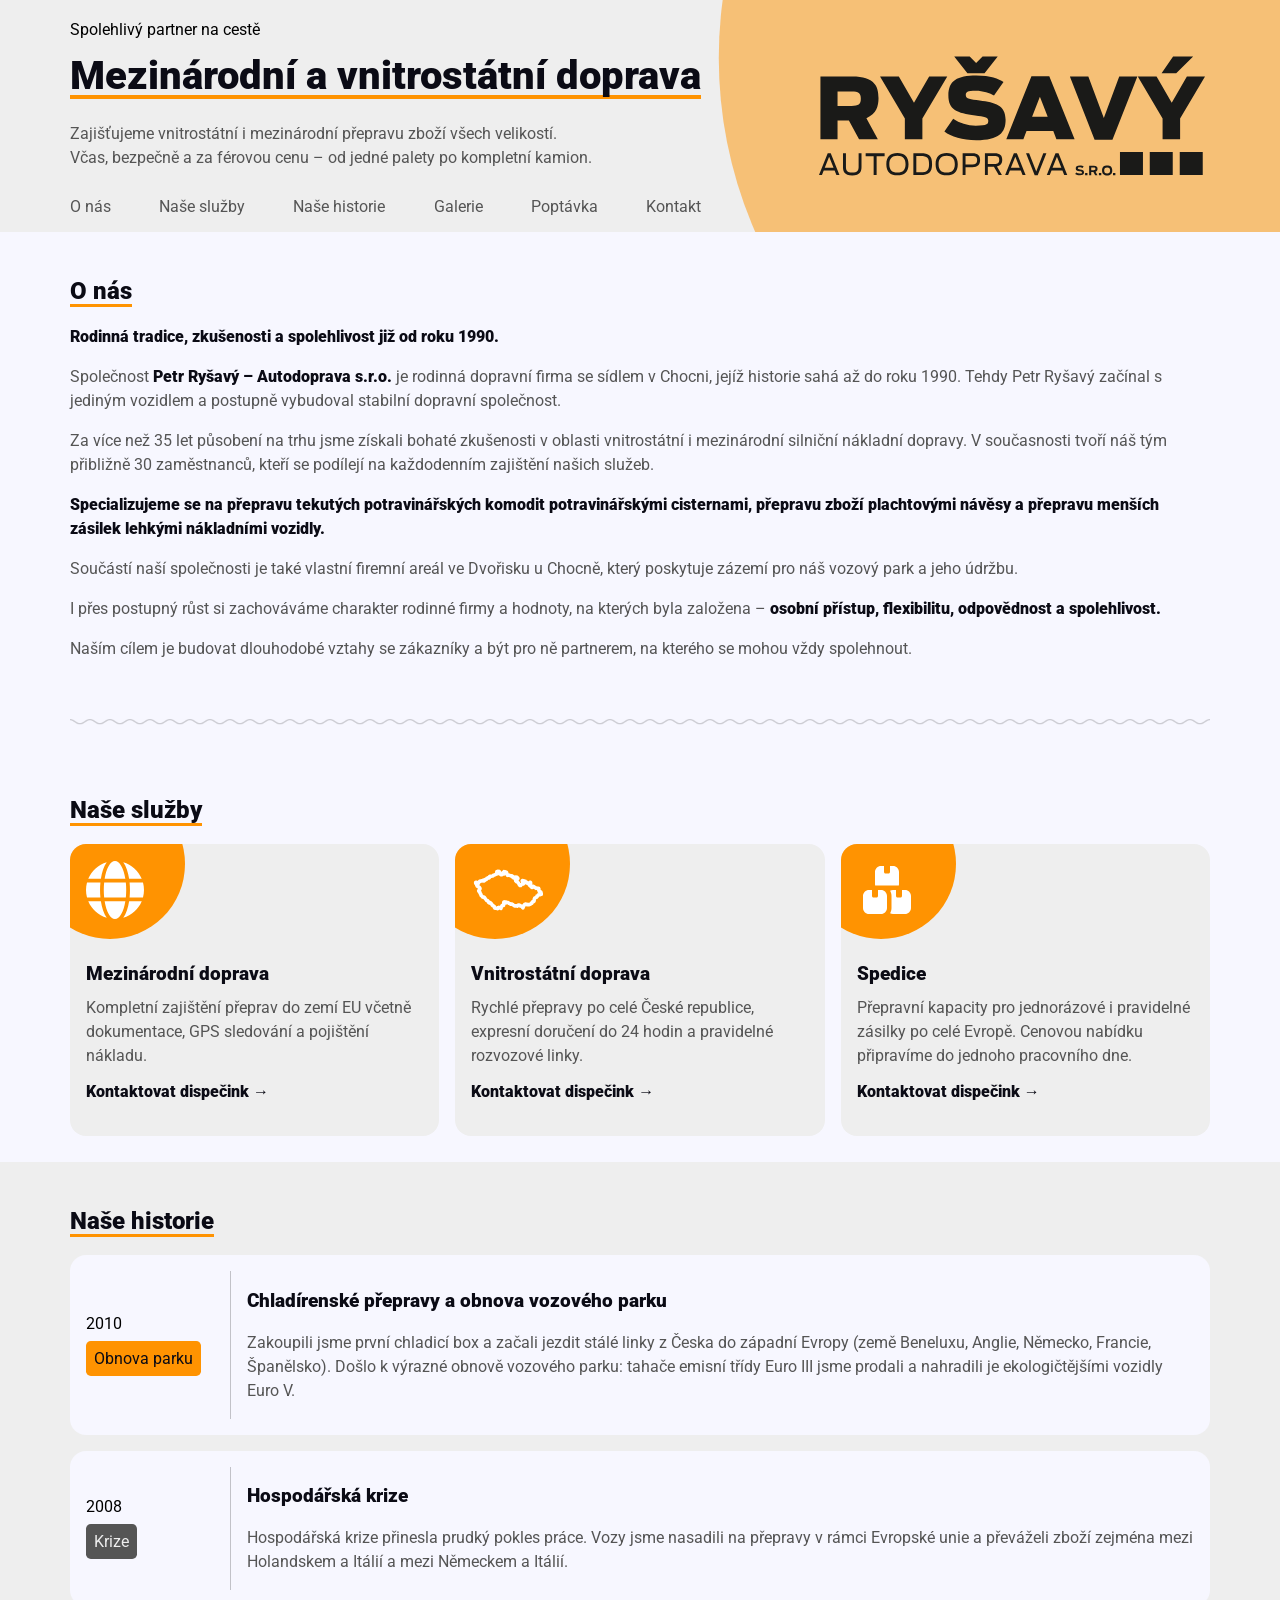
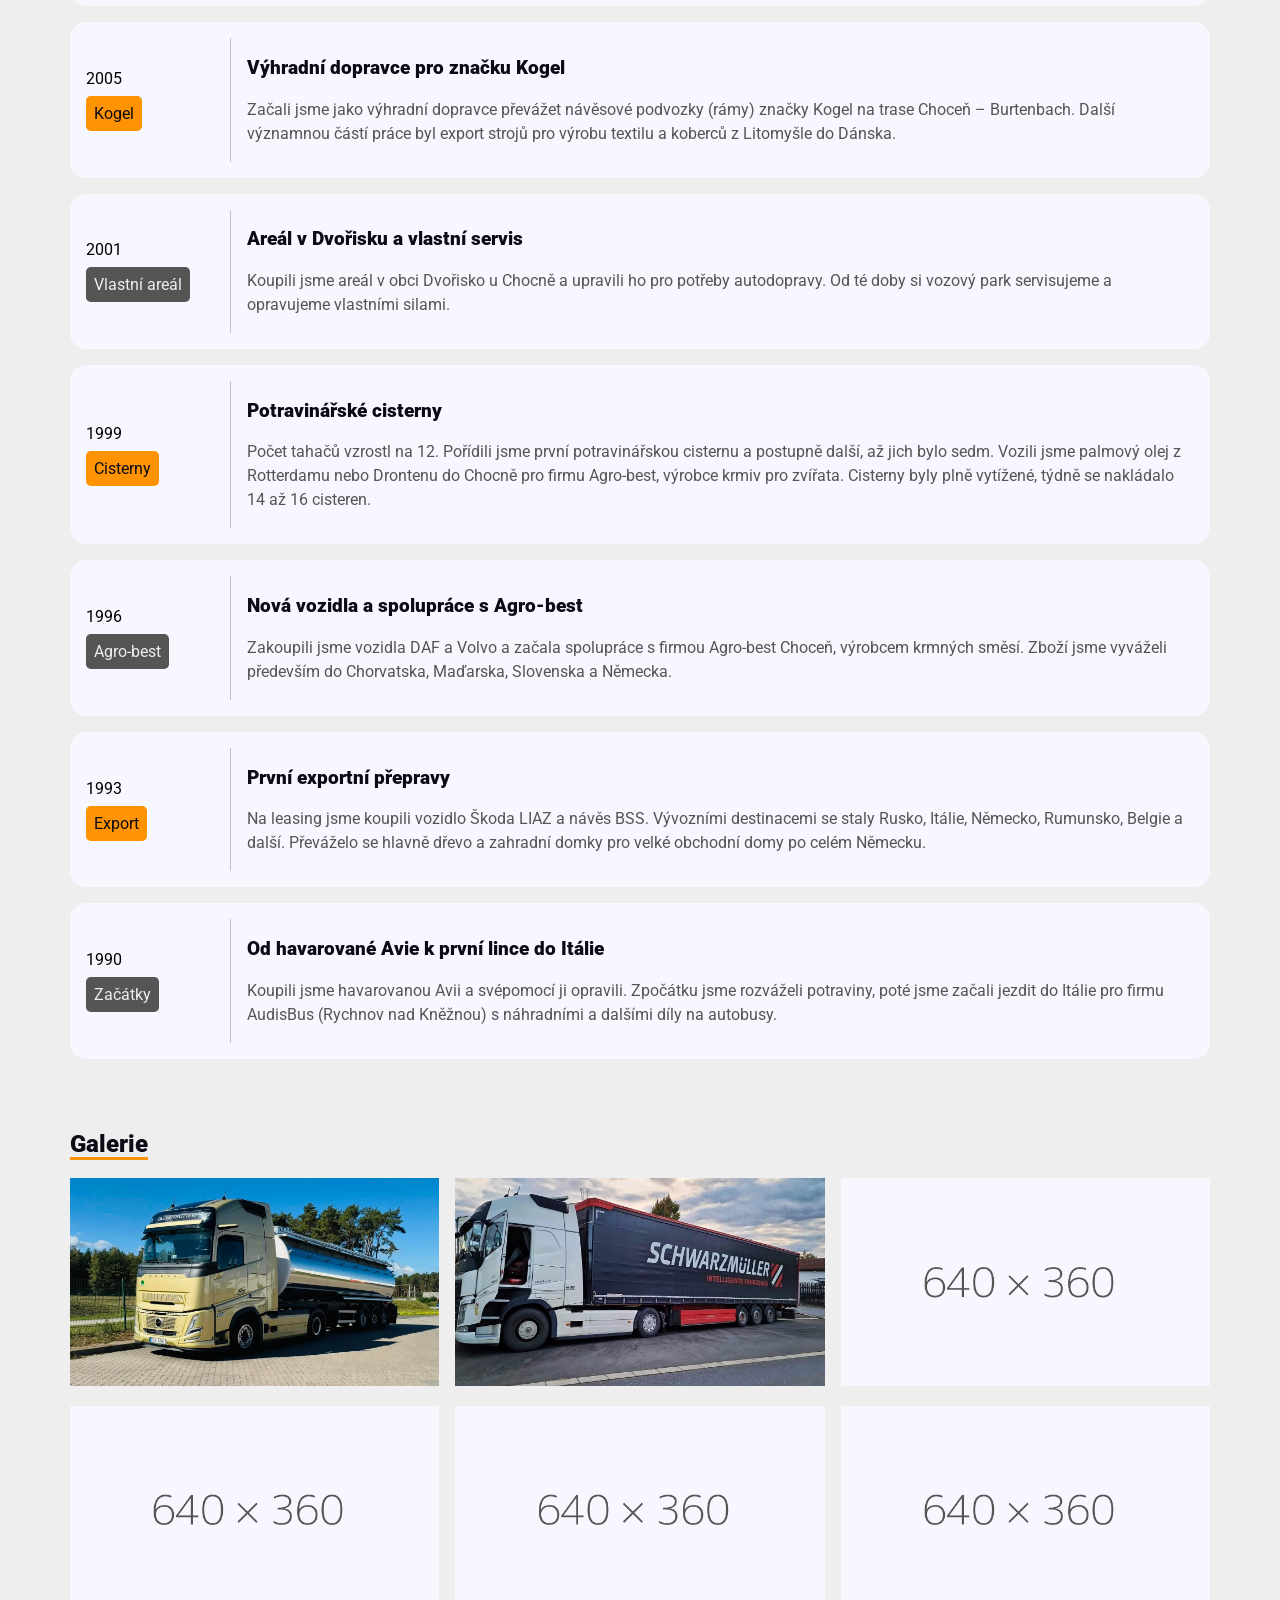
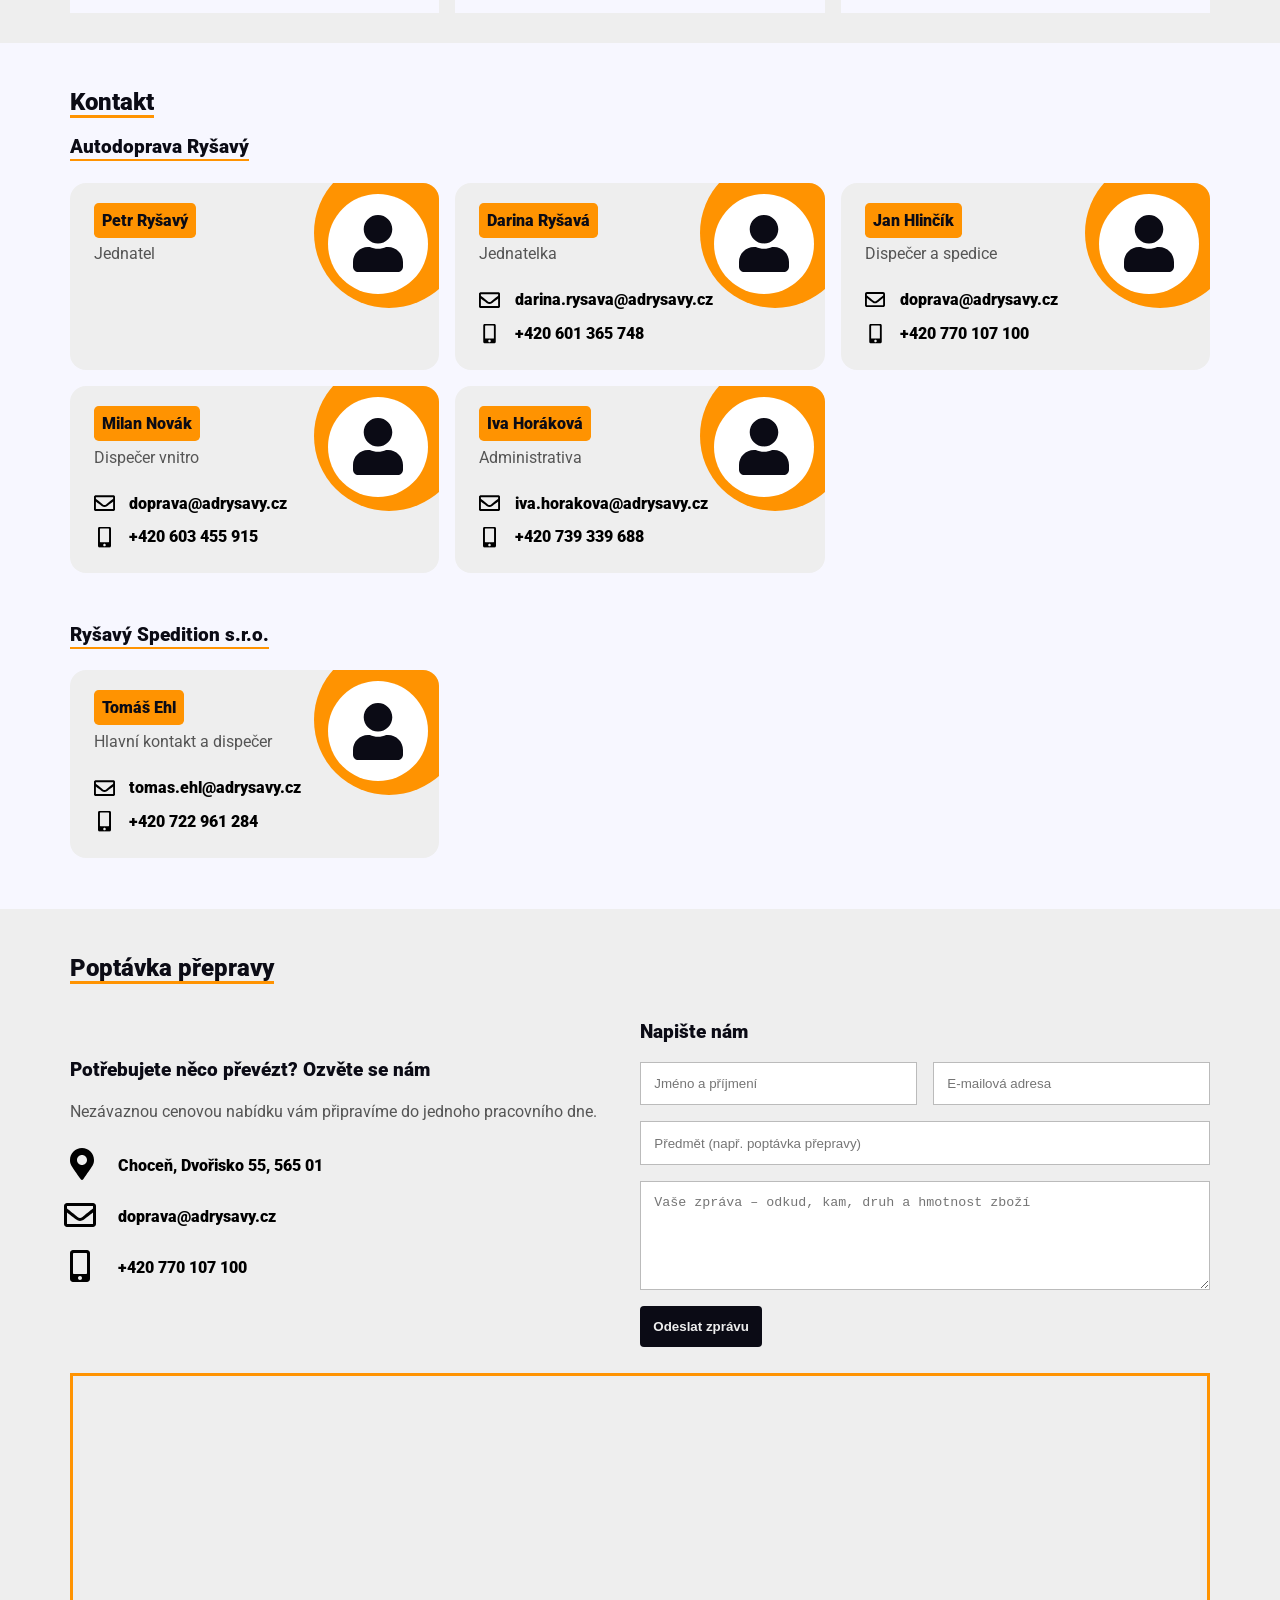
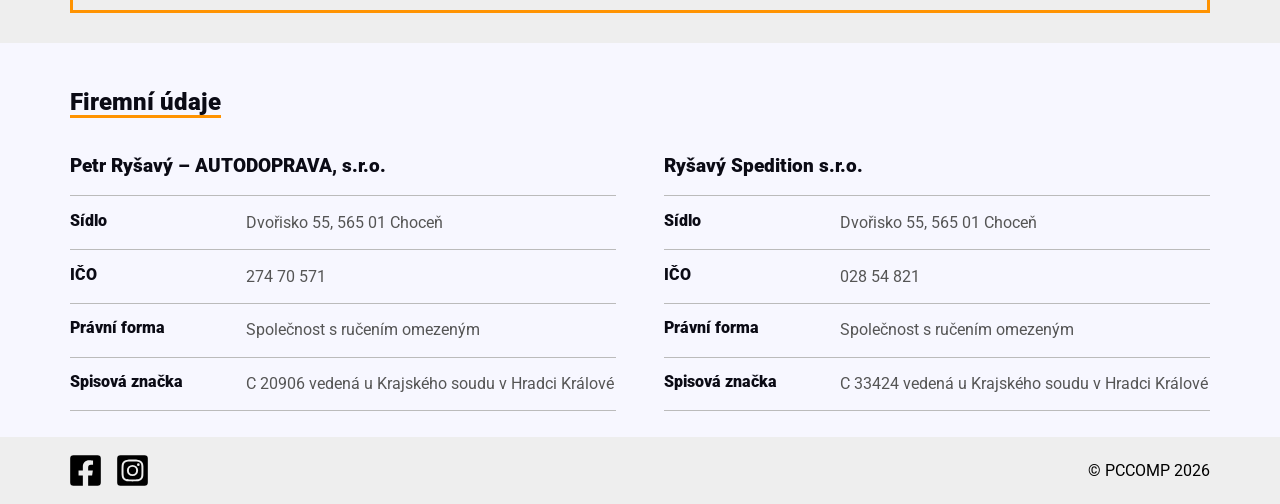
==== index.html @ bb9c8309 "Refactor service link functionality to support multiple target elements; update event handling for i" ====
<!DOCTYPE html>
<html lang="cs">

<head>
    <meta charset="utf-8">
    <meta name="viewport" content="width=device-width, initial-scale=1">
    <title>Autodoprava Ryšavý – vnitrostátní a mezinárodní doprava, Choceň</title>
    <meta name="description" content="Rodinná autodoprava z Chocně od roku 1990. Vnitrostátní a mezinárodní přeprava, potravinářské cisterny, plachtové návěsy a spedice. Nabídka do jednoho pracovního dne.">
    <meta property="og:type" content="website">
    <meta property="og:locale" content="cs_CZ">
    <meta property="og:title" content="Autodoprava Ryšavý – Choceň">
    <meta property="og:description" content="Rodinná autodoprava od roku 1990. Vnitrostátní a mezinárodní přeprava, cisterny, plachtové návěsy a spedice.">
    <link rel="stylesheet" href="style.css">
    <link rel="icon" href="podklady/favicon-autodoprava-black.svg" type="image/svg+xml">
    <link rel="icon" href="podklady/favicon-autodoprava-black.ico" sizes="48x48">
    <link rel="apple-touch-icon" href="podklady/autodoprava-black-apple-touch-icon.png">
    <link rel="preload" href="fonts/roboto-v51-latin_latin-ext_symbols-regular.woff2" as="font" type="font/woff2" crossorigin>
    <link rel="preload" href="fonts/roboto-v51-latin_latin-ext_symbols-900.woff2" as="font" type="font/woff2" crossorigin>
    <link rel="stylesheet" href="photoswipe/photoswipe.css" media="print" onload="this.media='all'">
    <noscript>
        <link rel="stylesheet" href="photoswipe/photoswipe.css">
    </noscript>
    <script src="menu.js" defer></script>
    <script src="service-links.js" defer></script>
    <script type="application/ld+json">
        {
            "@context": "https://schema.org",
            "@type": "LocalBusiness",
            "name": "Petr Ryšavý – AUTODOPRAVA, s.r.o.",
            "identifier": "27470571",
            "foundingDate": "1990",
            "email": "doprava@adrysavy.cz",
            "telephone": "+420770107100",
            "address": {
                "@type": "PostalAddress",
                "streetAddress": "Dvořisko 55",
                "postalCode": "565 01",
                "addressLocality": "Choceň",
                "addressCountry": "CZ"
            }
        }
    </script>
</head>

<body class="no-margin">
    <a class="skip-link" href="#main">Přeskočit na obsah</a>

    <header class="bg-secondary">

        <div class="wrapper flex align-bottom">
            <div class="header-left">
                <div class="header-text">
                    <hgroup>
                        <p>Spolehlivý partner na cestě</p>
                        <h1 class="sub heading clr-black">Mezinárodní a vnitrostátní doprava</h1>
                    </hgroup>
                    <span class="text-normal">
                        Zajišťujeme vnitrostátní i mezinárodní přepravu zboží všech velikostí.<br>
                        Včas, bezpečně a za férovou cenu – od jedné palety po kompletní kamion.
                    </span>
                </div>
                <img id="logo-left" class="logo" alt="Autodoprava Ryšavý" src="podklady/rysavy-autodoprava-black.svg" width="343" height="111">

                <button class="nav-toggle" aria-label="Menu" aria-expanded="false" aria-controls="main-nav">
                    <span></span>
                    <span></span>
                    <span></span>
                </button>
                <div class="nav-overlay"></div>

                <nav aria-label="Hlavní menu">
                    <ul id="main-nav" class="main-nav flex no-padding no-margin">
                        <li class="nav-item"><a href="#about" class="text-normal">O nás</a></li>
                        <li class="nav-item"><a href="#services" class="text-normal">Naše služby</a></li>
                        <li class="nav-item"><a href="#history" class="text-normal">Naše historie</a></li>
                        <li class="nav-item"><a href="#gallery" class="text-normal">Galerie</a></li>
                        <li class="nav-item"><a href="#inquiry" class="text-normal">Poptávka</a></li>
                        <li class="nav-item"><a href="#contact" class="text-normal">Kontakt</a></li>
                    </ul>
                </nav>
            </div>
            <img id="logo-right" class="logo" alt="Autodoprava Ryšavý" src="podklady/rysavy-autodoprava-black.svg" width="343" height="111">
        </div>

        <svg class="header-bg-shape" aria-hidden="true">
            <circle cx="80%" cy="25%" r="90%"></circle>
        </svg>

    </header>

    <main id="main" class="bg-primary">

        <div id="about" class="padding-sides-x bg-primary">
            <div class="wrapper">
                <div class="bio flex center">
                    <article>
                        <h2 class="heading">O nás</h2>

                        <p class="text-normal bold clr-black">
                            Rodinná tradice, zkušenosti a spolehlivost již od roku 1990.
                        </p>

                        <p class="text-normal">
                            Společnost <strong class="clr-black">Petr Ryšavý – Autodoprava s.r.o.</strong> je rodinná dopravní firma
                            se sídlem v Chocni, jejíž historie sahá až do roku 1990. Tehdy Petr Ryšavý začínal s jediným vozidlem
                            a postupně vybudoval stabilní dopravní společnost.
                        </p>

                        <p class="text-normal">
                            Za více než 35 let působení na trhu jsme získali bohaté zkušenosti v oblasti vnitrostátní i mezinárodní
                            silniční nákladní dopravy. V současnosti tvoří náš tým přibližně 30 zaměstnanců, kteří se podílejí na
                            každodenním zajištění našich služeb.
                        </p>

                        <p class="text-normal bold clr-black">
                            Specializujeme se na přepravu tekutých potravinářských komodit potravinářskými cisternami, přepravu zboží
                            plachtovými návěsy a přepravu menších zásilek lehkými nákladními vozidly.
                        </p>

                        <p class="text-normal">
                            Součástí naší společnosti je také vlastní firemní areál ve Dvořisku u Chocně, který poskytuje zázemí pro
                            náš vozový park a jeho údržbu.
                        </p>

                        <p class="text-normal">
                            I přes postupný růst si zachováváme charakter rodinné firmy a hodnoty, na kterých byla založena –
                            <strong class="clr-black">osobní přístup, flexibilitu, odpovědnost a spolehlivost.</strong>
                        </p>

                        <p class="text-normal">
                            Naším cílem je budovat dlouhodobé vztahy se zákazníky a být pro ně partnerem, na kterého se mohou vždy
                            spolehnout.
                        </p>
                    </article>
                </div>
                <div id="squigly-line"></div>
            </div>
        </div>

        <section id="services" class="padding-sides-x bg-primary">
            <div class="wrapper">
                <h2 class="heading">Naše služby</h2>
                <div class="flex services">
                    <div class="flex column item-services top-cornr-circ padding-box bg-secondary border-style">
                        <img alt="" src="podklady/globe-solid-white.svg" width="58" height="60">
                        <article class="text-normal">
                            <h3 class="heading">Mezinárodní doprava</h3>
                            <p>Kompletní zajištění přeprav do zemí EU včetně dokumentace, GPS sledování a pojištění
                                nákladu.
                                <a class="bold clr-black service-link" href="#contact" data-target=".dispatch">Kontaktovat dispečink →</a>
                            </p>

                        </article>
                    </div>
                    <div class="flex column item-services top-cornr-circ padding-box bg-secondary border-style">
                        <img alt="" src="podklady/czech-republic-outline(1).svg" width="75" height="60">
                        <article class="text-normal">
                            <h3 class="heading">Vnitrostátní doprava</h3>
                            <p>Rychlé přepravy po celé České republice, expresní doručení do 24 hodin a pravidelné
                                rozvozové linky.
                                <a class="bold clr-black service-link" href="#contact" data-target=".dispatch">Kontaktovat dispečink →</a>
                            </p>
                        </article>
                    </div>
                    <div class="flex column item-services top-cornr-circ padding-box bg-secondary border-style">
                        <img alt="" src="podklady/boxes-stacked-white.svg" width="60" height="60">
                        <article class="text-normal">
                            <h3 class="heading">Spedice</h3>
                            <p>Přepravní kapacity pro jednorázové i pravidelné zásilky po celé Evropě. Cenovou nabídku připravíme do jednoho pracovního dne.
                                <a class="bold clr-black service-link" href="#contact" data-target=".dispatch">Kontaktovat dispečink →</a>
                            </p>
                        </article>
                    </div>
                </div>
            </div>

        </section>

        <section id="history" class="padding-sides-x bg-secondary">
            <div class="wrapper">
                <h2 class="heading">Naše historie</h2>
                <div class="flex column">

                    <div class="flex item-history bg-primary border-style padding-box">
                        <div class="flex exp-left column dv-line">
                            <p class="no-margin">2010</p>
                            <p class="padding-box-sm no-margin border-box bg-orange clr-black">Obnova parku</p>
                        </div>
                        <article>
                            <h3 class="heading">Chladírenské přepravy a obnova vozového parku</h3>
                            <p class="text-normal">
                                Zakoupili jsme první chladicí box a začali jezdit stálé linky z Česka do západní Evropy
                                (země Beneluxu, Anglie, Německo, Francie, Španělsko). Došlo k výrazné obnově vozového
                                parku: tahače emisní třídy Euro III jsme prodali a nahradili je ekologičtějšími vozidly
                                Euro V.
                            </p>
                        </article>
                    </div>

                    <div class="flex item-history bg-primary border-style padding-box">
                        <div class="flex exp-left column dv-line">
                            <p class="no-margin">2008</p>
                            <p class="padding-box-sm no-margin border-box bg-gray clr-primary">Krize</p>
                        </div>
                        <article>
                            <h3 class="heading">Hospodářská krize</h3>
                            <p class="text-normal">
                                Hospodářská krize přinesla prudký pokles práce. Vozy jsme nasadili na přepravy v rámci
                                Evropské unie a převáželi zboží zejména mezi Holandskem a Itálií a mezi Německem a Itálií.
                            </p>
                        </article>
                    </div>

                    <div class="flex item-history bg-primary border-style padding-box">
                        <div class="flex exp-left column dv-line">
                            <p class="no-margin">2005</p>
                            <p class="padding-box-sm no-margin border-box bg-orange clr-black">Kogel</p>
                        </div>
                        <article>
                            <h3 class="heading">Výhradní dopravce pro značku Kogel</h3>
                            <p class="text-normal">
                                Začali jsme jako výhradní dopravce převážet návěsové podvozky (rámy) značky Kogel na trase
                                Choceň – Burtenbach. Další významnou částí práce byl export strojů pro výrobu textilu
                                a koberců z Litomyšle do Dánska.
                            </p>
                        </article>
                    </div>

                    <div class="flex item-history bg-primary border-style padding-box">
                        <div class="flex exp-left column dv-line">
                            <p class="no-margin">2001</p>
                            <p class="padding-box-sm no-margin border-box bg-gray clr-primary">Vlastní areál</p>
                        </div>
                        <article>
                            <h3 class="heading">Areál v Dvořisku a vlastní servis</h3>
                            <p class="text-normal">
                                Koupili jsme areál v obci Dvořisko u Chocně a upravili ho pro potřeby autodopravy.
                                Od té doby si vozový park servisujeme a opravujeme vlastními silami.
                            </p>
                        </article>
                    </div>

                    <div class="flex item-history bg-primary border-style padding-box">
                        <div class="flex exp-left column dv-line">
                            <p class="no-margin">1999</p>
                            <p class="padding-box-sm no-margin border-box bg-orange clr-black">Cisterny</p>
                        </div>
                        <article>
                            <h3 class="heading">Potravinářské cisterny</h3>
                            <p class="text-normal">
                                Počet tahačů vzrostl na 12. Pořídili jsme první potravinářskou cisternu a postupně další,
                                až jich bylo sedm. Vozili jsme palmový olej z Rotterdamu nebo Drontenu do Chocně pro firmu
                                Agro-best, výrobce krmiv pro zvířata. Cisterny byly plně vytížené, týdně se nakládalo
                                14 až 16 cisteren.
                            </p>
                        </article>
                    </div>

                    <div class="flex item-history bg-primary border-style padding-box">
                        <div class="flex exp-left column dv-line">
                            <p class="no-margin">1996</p>
                            <p class="padding-box-sm no-margin border-box bg-gray clr-primary">Agro-best</p>
                        </div>
                        <article>
                            <h3 class="heading">Nová vozidla a spolupráce s Agro-best</h3>
                            <p class="text-normal">
                                Zakoupili jsme vozidla DAF a Volvo a začala spolupráce s firmou Agro-best Choceň, výrobcem
                                krmných směsí. Zboží jsme vyváželi především do Chorvatska, Maďarska, Slovenska
                                a Německa.
                            </p>
                        </article>
                    </div>

                    <div class="flex item-history bg-primary border-style padding-box">
                        <div class="flex exp-left column dv-line">
                            <p class="no-margin">1993</p>
                            <p class="padding-box-sm no-margin border-box bg-orange clr-black">Export</p>
                        </div>
                        <article>
                            <h3 class="heading">První exportní přepravy</h3>
                            <p class="text-normal">
                                Na leasing jsme koupili vozidlo Škoda LIAZ a návěs BSS. Vývozními destinacemi se staly
                                Rusko, Itálie, Německo, Rumunsko, Belgie a další. Převáželo se hlavně dřevo a zahradní
                                domky pro velké obchodní domy po celém Německu.
                            </p>
                        </article>
                    </div>

                    <div class="flex item-history bg-primary border-style padding-box">
                        <div class="flex exp-left column dv-line">
                            <p class="no-margin">1990</p>
                            <p class="padding-box-sm no-margin border-box bg-gray clr-primary">Začátky</p>
                        </div>
                        <article>
                            <h3 class="heading">Od havarované Avie k první lince do Itálie</h3>
                            <p class="text-normal">
                                Koupili jsme havarovanou Avii a svépomocí ji opravili. Zpočátku jsme rozváželi potraviny,
                                poté jsme začali jezdit do Itálie pro firmu AudisBus (Rychnov nad Kněžnou) s náhradními
                                a dalšími díly na autobusy.
                            </p>
                        </article>
                    </div>

                </div>
            </div>
        </section>

        <section id="gallery" class="padding-sides-x bg-secondary">
            <div class="wrapper">
                <h2 class="heading">Galerie</h2>
                <div class="grid fleet-grid" id="my-gallery">

                    <a href="podklady/cisterna.jpg" data-pswp-width="1440" data-pswp-height="882">
                        <img alt="cisterna" src="podklady/cisterna.jpg" width="1440" height="882" loading="lazy" decoding="async">
                    </a>

                    <a href="podklady/tahac.jpg" data-pswp-width="1440" data-pswp-height="753">
                        <img alt="tahač s návěsem" src="podklady/tahac.jpg" width="1440" height="753" loading="lazy" decoding="async">
                    </a>

                    <a href="podklady/555.png" data-pswp-width="640" data-pswp-height="360">
                        <img alt="skříňový nákladní vůz" src="podklady/555.png" width="640" height="360" loading="lazy" decoding="async">
                    </a>

                    <a href="podklady/555.png" data-pswp-width="640" data-pswp-height="360">
                        <img alt="tahač s návěsem" src="podklady/555.png" width="640" height="360" loading="lazy" decoding="async">
                    </a>

                    <a href="podklady/555.png" data-pswp-width="640" data-pswp-height="360">
                        <img alt="chladírenský návěs" src="podklady/555.png" width="640" height="360" loading="lazy" decoding="async">
                    </a>

                    <a href="podklady/555.png" data-pswp-width="640" data-pswp-height="360">
                        <img alt="sklápěč" src="podklady/555.png" width="640" height="360" loading="lazy" decoding="async">
                    </a>

                </div>
            </div>
        </section>


        <section id="contact" class="padding-sides-x bg-primary">
            <div class="wrapper">
                <h2 class="heading">Kontakt</h2>
                <div class="team">
                    <h3 class="heading team-heading">Autodoprava Ryšavý</h3>
                    <div class="grid">

                        <article class="team-card border-box border-style bg-secondary top-cornr-circ">
                            <h4 class="heading padding-box-sm no-margin border-box bg-orange clr-black">Petr Ryšavý</h4>
                            <p class="text-normal no-margin">Jednatel</p>
                            <ul class="no-padding">
                                <!-- <li class="custom-bullet email">
                                    <p class="bold"><a href="mailto:darina.rysava@adrysavy.cz">darina.rysava@adrysavy.cz</a></p>
                                </li>
                                <li class="custom-bullet tel">
                                    <p class="bold"><a href="tel:+420601365748">+420 601 365 748</a></p>
                                </li> -->
                            </ul>
                        </article>

                        <article class="team-card border-box border-style bg-secondary top-cornr-circ">
                            <h4 class="heading padding-box-sm no-margin border-box bg-orange clr-black">Darina Ryšavá</h4>
                            <p class="text-normal no-margin">Jednatelka</p>
                            <ul class="no-padding">
                                <li class="custom-bullet email">
                                    <p class="bold"><a href="mailto:darina.rysava@adrysavy.cz">darina.rysava@adrysavy.cz</a></p>
                                </li>
                                <li class="custom-bullet tel">
                                    <p class="bold"><a href="tel:+420601365748">+420 601 365 748</a></p>
                                </li>
                            </ul>
                        </article>

                        <article class="team-card border-box border-style bg-secondary top-cornr-circ dispatch">
                            <h4 class="heading padding-box-sm no-margin border-box bg-orange clr-black">Jan Hlinčík</h4>
                            <p class="text-normal no-margin">Dispečer a spedice</p>
                            <ul class="no-padding">
                                <li class="custom-bullet email">
                                    <p class="bold"><a href="mailto:doprava@adrysavy.cz">doprava@adrysavy.cz</a></p>
                                </li>
                                <li class="custom-bullet tel">
                                    <p class="bold"><a href="tel:+420770107100">+420 770 107 100</a></p>
                                </li>
                            </ul>
                        </article>

                        <article class="team-card border-box border-style bg-secondary top-cornr-circ">
                            <h4 class="heading padding-box-sm no-margin border-box bg-orange clr-black">Milan Novák</h4>
                            <p class="text-normal no-margin">Dispečer vnitro</p>
                            <ul class="no-padding">
                                <li class="custom-bullet email">
                                    <p class="bold"><a href="mailto:doprava@adrysavy.cz">doprava@adrysavy.cz</a></p>
                                </li>
                                <li class="custom-bullet tel">
                                    <p class="bold"><a href="tel:+420603455915">+420 603 455 915</a></p>
                                </li>
                            </ul>
                        </article>

                        <article class="team-card border-box border-style bg-secondary top-cornr-circ dispatch">
                            <h4 class="heading padding-box-sm no-margin border-box bg-orange clr-black">Iva Horáková</h4>
                            <p class="text-normal no-margin">Administrativa</p>
                            <ul class="no-padding">
                                <li class="custom-bullet email">
                                    <p class="bold"><a href="mailto:iva.horakova@adrysavy.cz">iva.horakova@adrysavy.cz</a></p>
                                </li>
                                <li class="custom-bullet tel">
                                    <p class="bold"><a href="tel:+420739339688">+420 739 339 688</a></p>
                                </li>
                            </ul>
                        </article>

                    </div>

                    <h3 class="heading team-heading" id="spedition">Ryšavý Spedition s.r.o.</h3>
                    <div class="grid">

                        <article class="team-card border-box border-style bg-secondary top-cornr-circ">
                            <h4 class="heading padding-box-sm no-margin border-box bg-orange clr-black">Tomáš Ehl</h4>
                            <p class="text-normal no-margin">Hlavní kontakt a dispečer</p>
                            <ul class="no-padding">
                                <li class="custom-bullet email">
                                    <p class="bold"><a href="mailto:tomas.ehl@adrysavy.cz">tomas.ehl@adrysavy.cz</a></p>
                                </li>
                                <li class="custom-bullet tel">
                                    <p class="bold"><a href="tel:+420722961284">+420 722 961 284</a></p>
                                </li>
                            </ul>
                        </article>

                    </div>
                </div>


            </div>
        </section>


        <section id="inquiry" class="padding-sides-x bg-secondary">
            <div class="wrapper">
                <h2 class="heading">Poptávka přepravy</h2>


                <div class="flex contact-flex">
                    <div class="flex column contact-item">
                        <section>
                            <h3 class="heading">Potřebujete něco převézt? Ozvěte se nám</h3>
                            <p class="text-normal">
                                Nezávaznou cenovou nabídku vám připravíme do jednoho pracovního dne.
                            </p>
                            <ul class="no-padding">
                                <li class="custom-bullet map-marker">
                                    <p class="bold"><a href="https://mapy.com/s/fanureroza">Choceň, Dvořisko 55, 565 01</a></p>
                                </li>
                                <li class="custom-bullet email">
                                    <p class="bold"><a href="mailto:doprava@adrysavy.cz">doprava@adrysavy.cz</a></p>
                                </li>
                                <li class="custom-bullet tel">
                                    <p class="bold"><a href="tel:+420770107100">+420 770 107 100</a></p>
                                </li>
                            </ul>
                        </section>
                    </div>

                    <div class="contact-item">
                        <h3 class="heading">Napište nám</h3>
                        <form class="flex column">
                            <div class="flex contact-left">
                                <label class="sr-only" for="f-name">Jméno a příjmení</label>
                                <input id="f-name" name="name" type="text" autocomplete="name" placeholder="Jméno a příjmení" class="box-1 padding-box">
                                <label class="sr-only" for="f-email">E-mailová adresa</label>
                                <input id="f-email" name="email" type="email" autocomplete="email" placeholder="E-mailová adresa" class="box-1 padding-box">
                            </div>
                            <label class="sr-only" for="f-subject">Předmět</label>
                            <input id="f-subject" name="subject" type="text" placeholder="Předmět (např. poptávka přepravy)" class="box-2 padding-box">
                            <label class="sr-only" for="f-message">Vaše zpráva</label>
                            <textarea id="f-message" name="message" placeholder="Vaše zpráva – odkud, kam, druh a hmotnost zboží" class="box-3 padding-box"></textarea>
                            <input type="submit" value="Odeslat zprávu" class="btn padding-box bold border-box bg-black clr-primary">
                        </form>
                    </div>
                </div>

                <iframe class="map" title="Mapa: Dvořisko 55, Choceň" src="https://mapy.com/s/cukudanege" loading="lazy"></iframe>
            </div>

        </section>


        <section id="company" class="padding-sides-x bg-primary">
            <div class="wrapper">
                <h2 class="heading">Firemní údaje</h2>

                <div class="company-grid">

                    <section>
                        <h3 class="heading">Petr Ryšavý – AUTODOPRAVA, s.r.o.</h3>
                        <dl class="company-info">
                            <div>
                                <dt class="bold clr-black">Sídlo</dt>
                                <dd class="text-normal">Dvořisko 55, 565 01 Choceň</dd>
                            </div>
                            <div>
                                <dt class="bold clr-black"><abbr title="Identifikační číslo osoby">IČO</abbr></dt>
                                <dd class="text-normal">274 70 571</dd>
                            </div>
                            <div>
                                <dt class="bold clr-black">Právní forma</dt>
                                <dd class="text-normal">Společnost s ručením omezeným</dd>
                            </div>
                            <div>
                                <dt class="bold clr-black">Spisová značka</dt>
                                <dd class="text-normal">C 20906 vedená u Krajského soudu v Hradci Králové</dd>
                            </div>
                        </dl>
                    </section>

                    <section>
                        <h3 class="heading">Ryšavý Spedition s.r.o.</h3>
                        <dl class="company-info">
                            <div>
                                <dt class="bold clr-black">Sídlo</dt>
                                <dd class="text-normal">Dvořisko 55, 565 01 Choceň</dd>
                            </div>
                            <div>
                                <dt class="bold clr-black"><abbr title="Identifikační číslo osoby">IČO</abbr></dt>
                                <dd class="text-normal">028 54 821</dd>
                            </div>
                            <div>
                                <dt class="bold clr-black">Právní forma</dt>
                                <dd class="text-normal">Společnost s ručením omezeným</dd>
                            </div>
                            <div>
                                <dt class="bold clr-black">Spisová značka</dt>
                                <dd class="text-normal">C 33424 vedená u Krajského soudu v Hradci Králové</dd>
                            </div>
                        </dl>
                    </section>

                </div>
            </div>
        </section>

    </main>

    <footer class="bg-secondary">
        <div class="wrapper">
            <div class="flex center footer-content">
                <div class="flex">
                    <a class="flex center" href="https://www.facebook.com/rysavy.autodoprava" aria-label="Facebook – Autodoprava Ryšavý"><img alt="" src="podklady/facebook-square-brands.svg" width="31" height="35"></a>
                    <a class="flex center" href="https://www.instagram.com/autodoprava.rysavy" aria-label="Instagram – Autodoprava Ryšavý"><img alt="" src="podklady/instagram-square-brands.svg" width="31" height="35"></a>
                </div>
                <span>&copy; PCCOMP 2026</span>
            </div>
        </div>
    </footer>

    <script type="module">
        import PhotoSwipeLightbox from './photoswipe/photoswipe-lightbox.esm.js';

        const lightbox = new PhotoSwipeLightbox({
            gallery: '#my-gallery',
            children: 'a',
            pswpModule: () => import('./photoswipe/photoswipe.esm.js')
        });

        lightbox.init();
    </script>

</body>

</html>
---- style.css ----
@font-face {
  font-family: "Roboto";

  font-style: normal;

  font-weight: 400;

  font-display: swap;

  src: url("fonts/roboto-v51-latin_latin-ext_symbols-regular.woff2") format("woff2");
}

@font-face {
  font-family: "Roboto";

  font-style: normal;

  font-weight: 900;

  font-display: swap;

  src: url("fonts/roboto-v51-latin_latin-ext_symbols-900.woff2") format("woff2");
}

@layer base, containers, bg-shapes, misc, team-contact, company-info, text, utils;

:root {
  --main-color: #ff9301;
  --bg-primary: #f7f7ff;
  --bg-secondary: #eeeeee;
  
  --text-dark: #0b0b15;
  --text-muted: #555555;
  --text-light: #eeeeee;
  
  --radius-sm: 0.3em;
  --radius-lg: 1em;
}

html  { scroll-behavior: smooth; }

@media (prefers-reduced-motion: reduce) {
  html  { scroll-behavior: auto; }
}

@layer base {
  body  { font-family: "Roboto", sans-serif; }

  header {
    position: relative;
    z-index: 10;
  }

  footer  { padding-block: 1em; }

  :focus-visible {
    outline: 3px solid var(--text-dark);
    outline-offset: 2px;
  }

  iframe:focus-visible  { outline: none; }
}

@layer containers {
  .wrapper {
    max-width: 1140px;
    margin-inline: auto;
    padding-inline: 4vw;
  }

  .flex {
    display: flex;
    justify-content: space-between;
    gap: 1em;
  }

  .center        { align-items: center; }
  .column        { flex-direction: column; }
  .align-bottom  { align-items: end; }

  .grid {
    display: grid;
    grid-template-columns: repeat(auto-fill, minmax(300px, 1fr));
    gap: 1em;
  }

  .services {
    display: grid;
    grid-template-columns: repeat(3, 1fr);
    gap: 0 1em;
  }

  .item-services {
    position: relative;
    overflow: hidden;
    display: grid;
    grid-row: span 3;
    grid-template-rows: subgrid;
    justify-items: start;
    align-items: start;
    gap: 0.5em;
    z-index: 0;
  }

  .item-services article  { display: contents; }

  .item-services h3 {
    margin-top: 1.7em;
    margin-bottom: 0;
  }

  .item-services p  { margin-top: 0; }

  .item-why-us  { flex: 1; }

  .exp-left {
    align-self: stretch;
    flex: 0 0 9em;
    align-items: start;
    justify-content: center;
    gap: 0.5em;
  }

  .item-history article {
    flex: 1;
    min-width: 0;
  }

  .contact-flex {
    padding-block: 0 2vw;
    gap: 0;
  }

  .contact-item {
    flex: 1 0 50%;
    justify-content: center;
  }

  .contact-item .box-1,
  .contact-item .box-2,
  .contact-item .box-3  { border: 1px solid #bbbbbb; }

  .contact-item .box-1  { flex: 1; }

  .contact-item .box-3 {
    height: 6em;
    resize: vertical;
  }
}

@layer bg-shapes {
  .header-bg-shape {
    position: absolute;
    top: 0;
    right: 0;
    height: 100%;
    width: 50%;
    opacity: 0.5;
    z-index: -1;
  }

  .header-bg-shape circle  { fill: var(--main-color); }

  .top-cornr-circ:before {
    content: "";
    display: block;
    position: absolute;
    left: -35px;
    top: -55px;
    width: 150px;
    height: 150px;
    border-radius: 50%;
    background-color: var(--main-color);
    z-index: -1;
  }
}

@layer misc {
  .header-left {
    line-height: 15%;
    padding-block: 1vw;
  }

  #logo-right  { align-self: center; }

  #logo-left {
    display: none;
    margin-block: 1vw;
  }

  .logo {
    width: auto;
    height: clamp(50px, 10vw, 130px);
  }

  nav  { margin-top: 2vw; }

  .nav-item  { list-style: none; }

  .nav-item a  { text-decoration: none; }

  .nav-item a:hover {
    text-decoration: underline var(--main-color) solid 3px;
    text-underline-offset: 12px;
  }

  .nav-toggle,
  .nav-overlay  { display: none; }

  #squigly-line {
    height: 3em;
    background-image: url("podklady/border-dark.png");
    background-repeat: repeat-x;
    background-size: 10em;
    background-position-y: bottom;
  }

  .service-link {
    display: block;
    margin-top: 0.75em;
    text-decoration: none;
  }

  .service-link:hover {
    text-decoration: underline var(--main-color) solid 3px;
    text-underline-offset: 4px;
  }

  .dv-line  { border-right: #55555552 solid 1px; }

  .fleet-grid img {
    width: 100%;
    height: auto;
    aspect-ratio: 16 / 9;
    object-fit: cover;
  }

  .custom-bullet {
    z-index: 0;
    position: relative;
    list-style: none;
    margin-block: 2em;
    padding-left: 3em;
  }

  .custom-bullet:before {
    content: "";
    display: block;
    position: absolute;
    left: 0;
    top: -0.5em;
    height: 2em;
    width: 2em;
    background-repeat: no-repeat;
    z-index: -1;
  }

  .custom-bullet.map-marker:before  { background-image: url("podklady/map-marker-alt-solid.svg"); }

  .custom-bullet.email:before {
    left: -0.4em;
    background-image: url("podklady/envelope-regular.svg");
  }

  .custom-bullet.tel:before  { background-image: url("podklady/mobile-alt-solid.svg"); }

  .custom-bullet a {
    color: inherit;
    text-decoration: none;
    overflow-wrap: anywhere;
    text-decoration-skip-ink: none;
  }

  .custom-bullet a:hover {
    text-decoration: underline var(--main-color) solid 2px;
    text-underline-offset: 4px;
  }

  header h1 {
    text-decoration: underline var(--main-color) 4px solid;
    text-underline-offset: 0.15em;
    text-decoration-skip-ink: none;
  }

  .skip-link {
    position: absolute;
    top: 0.5em;
    left: 0.5em;
    z-index: 100;
    padding: 0.75em 1em;
    background: var(--text-dark);
    color: var(--text-light);
    border-radius: var(--radius-sm);
    transform: translateY(-300%);
  }

  .skip-link:focus  { transform: none; }

  .btn {
    border: none;
    cursor: pointer;
    width: fit-content;
  }

  .map {
    width: 100%;
    height: 15em;
    border: 3px solid var(--main-color);
    box-sizing: border-box;
  }
}

@layer team-contact {
  .team  { padding-bottom: 2vw; }

  .team-heading {
    text-decoration: underline var(--main-color) 2px solid;
    text-underline-offset: 0.3em;
    margin-bottom: 1.3em;
  }

  .team-card {
    position: relative;
    z-index: 0;
    overflow: hidden;
    display: flex;
    flex-direction: column;
    gap: 0.3em;
    padding: 1.25em 1.5em;
    scroll-margin-top: 2em;
    min-height: 9.2em;
  }

  .team-card::before {
    left: auto;
    right: -25px;
    top: -25px;
  }

  .team-card::after {
    content: "";
    position: absolute;
    top: 11px;
    right: 11px;
    width: 100px;
    height: 100px;
    border-radius: 50%;
    background: #fff url("podklady/user-solid-dark.svg") no-repeat center / 50% auto;
    z-index: -1;
  }

  .team-card:target,
  .team-card.highlight {
    outline: 3px solid var(--main-color);
    outline-offset: 4px;
    animation: highlight-fade 0.6s ease 1s forwards;
  }

  @keyframes highlight-fade {
    to  { outline-color: transparent; }
  }

  .team-card .heading {
    width: max-content;
    background-color: var(--main-color);
  }

  .team-card ul  { margin: 0.5em 0 0; }

  .team-card .custom-bullet {
    display: flex;
    align-items: center;
    min-height: 1.6em;
    margin-block: 0.5em 0;
    padding-left: 2.2em;
  }

  .team-card .custom-bullet p  { margin: 0; }

  .team-card .custom-bullet:before {
    top: 50%;
    left: 0;
    width: 1.3em;
    height: 1.3em;
    transform: translateY(-50%);
    background-size: contain;
    background-position: center;
  }

  .team-card .custom-bullet.email:before  { left: 0; }
  #spedition                              { margin-top: 4vw; }
}

@layer company-info {
  .company-grid {
    display: grid;
    grid-template-columns: repeat(auto-fit, minmax(min(100%, 26em), 1fr));
    gap: 1em 3em;
  }

  .company-info {
    margin: 0;
    border-top: 1px solid #bbbbbb;
  }

  .company-info > div {
    display: grid;
    grid-template-columns: minmax(7em, 10em) 1fr;
    gap: 1em;
    padding-block: 0.9em;
    border-bottom: 1px solid #bbbbbb;
  }

  .company-info dt,
  .company-info dd  { margin: 0; }

  abbr[title]  { text-decoration: none; }

  @media (max-width: 749px) {
    .company-info > div {
      grid-template-columns: 1fr;
      gap: 0.2em;
    }
  }
}

@layer text {
  h1  { font-size: 6em; }

  .sub.heading {
    margin-block: 1.1em;
    font-size: 2.5em;
  }

  .text-normal {
    line-height: 1.5;
    color: var(--text-muted);
    font-weight: 400;
  }

  .heading {
    color: var(--text-dark);
    font-weight: 900;
  }

  h2.heading {
    text-decoration: underline var(--main-color) solid 3px;
    text-underline-offset: 5px;
    text-decoration-skip-ink: none;
  }

  .bold  { font-weight: 900; }
}

@layer utils {
  .no-margin        { margin: 0; }
  .no-padding       { padding: 0; }
  .padding-sides-x  { padding-block: 2vw; }
  .padding-box      { padding: 1em; }
  .padding-box-sm   { padding: 0.5em; }

  .border-box    { border-radius: var(--radius-sm); }
  .border-style  { border-radius: var(--radius-lg); }

  .clr-black    { color: var(--text-dark); }
  .clr-orange   { color: var(--main-color); }
  .clr-primary  { color: var(--text-light); }

  .bg-orange     { background: var(--main-color); }
  .bg-black      { background: var(--text-dark); }
  .bg-gray       { background: var(--text-muted); }
  .bg-primary    { background: var(--bg-primary); }
  .bg-secondary  { background: var(--bg-secondary); }

  .sr-only {
    position: absolute;
    width: 1px;
    height: 1px;
    margin: -1px;
    padding: 0;
    overflow: hidden;
    clip-path: inset(50%);
    white-space: nowrap;
    border: 0;
  }
}

@media (min-width: 750px) and (max-width: 1199px) {
  html  { font-size: small; }
}

@media (max-width: 959px) {
  .bio,
  .contact-flex  { flex-direction: column; }

  .services {
    grid-template-columns: 1fr;
    gap: 1em;
  }

  .item-services {
    display: flex;
    flex-direction: column;
    grid-row: auto;
  }

  .team  { padding-bottom: 4vw; }
}

@media (max-width: 850px) {
  .header-text,
  #logo-right  { display: none; }
  #logo-left                    { display: block; }
  header .header-bg-shape       { display: none; }
}

@media (max-width: 749px) {
  html  { font-size: 80%; }

  .header-left {
    width: 100%;
    display: flex;
    align-items: center;
    justify-content: space-between;
  }

  .nav-toggle {
    position: relative;
    margin-left: auto;
    z-index: 30;
    display: flex;
    flex-direction: column;
    justify-content: center;
    gap: 0.35em;
    width: 2.8em;
    height: 2.8em;
    padding: 0.7em;
    border: none;
    border-radius: var(--radius-sm);
    background: var(--bg-primary);
    cursor: pointer;
  }

  .nav-toggle span {
    display: block;
    height: 3px;
    border-radius: 2px;
    background: var(--text-dark);
    transition:
    transform 0.25s ease,
    opacity 0.2s ease;
  }

  .nav-toggle[aria-expanded="true"] span:nth-child(1)  { transform: translateY(calc(0.35em + 3px)) rotate(45deg); }

  .nav-toggle[aria-expanded="true"] span:nth-child(2)  { opacity: 0; }

  .nav-toggle[aria-expanded="true"] span:nth-child(3)  { transform: translateY(calc(-0.35em - 3px)) rotate(-45deg); }

  .nav-overlay {
    display: block;
    position: fixed;
    inset: 0;
    z-index: 10;
    background: rgba(11, 11, 21, 0.5);
    opacity: 0;
    pointer-events: none;
    transition: opacity 0.3s ease;
  }

  nav {
    margin: 0;
    height: auto;
  }

  .main-nav {
    position: fixed;
    top: 0;
    right: 0;
    margin: 0;
    z-index: 20;
    box-sizing: border-box;
    width: min(80vw, 18em);
    height: 100dvh;
    padding: 8em 1.5em 1.5em;
    flex-direction: column;
    justify-content: flex-start;
    line-height: normal;
    overflow-y: auto;
    background: var(--bg-primary);
    box-shadow: -4px 0 20px rgba(0, 0, 0, 0.2);
    transform: translateX(100%);
    visibility: hidden;
    transition:
    transform 0.3s ease,
    visibility 0.3s;
  }

  .main-nav li {
    background-color: var(--main-color);
    background-color: rgb(from var(--main-color) r g b / 0.7);
    border-radius: var(--radius-sm);
  }

  .main-nav a {
    display: block;
    text-align: center;
    padding: 0.75em;
    color: var(--text-dark);
    text-decoration: none;
    font-size: 15px;
  }

  .nav-open  { overflow: hidden; }

  .nav-open .main-nav {
    transform: translateX(0);
    visibility: visible;
  }

  .nav-open .nav-overlay {
    opacity: 1;
    pointer-events: auto;
  }

  .why-us,
  .item-history,
  .contact-left,
  .footer-content  { flex-direction: column; }

  .item-why-us {
    flex-direction: row;
    justify-content: start;
  }

  .item-history .dv-line  { border: none; }

  .item-history .exp-left  { flex: none; }
}
---- photoswipe/photoswipe.css ----
/*! PhotoSwipe main CSS by Dmytro Semenov | photoswipe.com */

.pswp {
  --pswp-bg: #000;
  --pswp-placeholder-bg: #222;
  

  --pswp-root-z-index: 100000;
  
  --pswp-preloader-color: rgba(79, 79, 79, 0.4);
  --pswp-preloader-color-secondary: rgba(255, 255, 255, 0.9);
  
  /* defined via js:
  --pswp-transition-duration: 333ms; */
  
  --pswp-icon-color: #fff;
  --pswp-icon-color-secondary: #4f4f4f;
  --pswp-icon-stroke-color: #4f4f4f;
  --pswp-icon-stroke-width: 2px;

  --pswp-error-text-color: var(--pswp-icon-color);
}


/*
	Styles for basic PhotoSwipe (pswp) functionality (sliding area, open/close transitions)
*/

.pswp {
	position: fixed;
	top: 0;
	left: 0;
	width: 100%;
	height: 100%;
	z-index: var(--pswp-root-z-index);
	display: none;
	touch-action: none;
	outline: 0;
	opacity: 0.003;
	contain: layout style size;
	-webkit-tap-highlight-color: rgba(0, 0, 0, 0);
}

/* Prevents focus outline on the root element,
  (it may be focused initially) */
.pswp:focus {
  outline: 0;
}

.pswp * {
  box-sizing: border-box;
}

.pswp img {
  max-width: none;
}

.pswp--open {
	display: block;
}

.pswp,
.pswp__bg {
	transform: translateZ(0);
	will-change: opacity;
}

.pswp__bg {
  opacity: 0.005;
	background: var(--pswp-bg);
}

.pswp,
.pswp__scroll-wrap {
	overflow: hidden;
}

.pswp__scroll-wrap,
.pswp__bg,
.pswp__container,
.pswp__item,
.pswp__content,
.pswp__img,
.pswp__zoom-wrap {
	position: absolute;
	top: 0;
	left: 0;
	width: 100%;
	height: 100%;
}

.pswp__img,
.pswp__zoom-wrap {
	width: auto;
	height: auto;
}

.pswp--click-to-zoom.pswp--zoom-allowed .pswp__img {
	cursor: -webkit-zoom-in;
	cursor: -moz-zoom-in;
	cursor: zoom-in;
}

.pswp--click-to-zoom.pswp--zoomed-in .pswp__img {
	cursor: move;
	cursor: -webkit-grab;
	cursor: -moz-grab;
	cursor: grab;
}

.pswp--click-to-zoom.pswp--zoomed-in .pswp__img:active {
  cursor: -webkit-grabbing;
  cursor: -moz-grabbing;
  cursor: grabbing;
}

/* :active to override grabbing cursor */
.pswp--no-mouse-drag.pswp--zoomed-in .pswp__img,
.pswp--no-mouse-drag.pswp--zoomed-in .pswp__img:active,
.pswp__img {
	cursor: -webkit-zoom-out;
	cursor: -moz-zoom-out;
	cursor: zoom-out;
}


/* Prevent selection and tap highlights */
.pswp__container,
.pswp__img,
.pswp__button,
.pswp__counter {
	-webkit-user-select: none;
	-moz-user-select: none;
	-ms-user-select: none;
	user-select: none;
}

.pswp__item {
	/* z-index for fade transition */
	z-index: 1;
	overflow: hidden;
}

.pswp__hidden {
	display: none !important;
}

/* Allow to click through pswp__content element, but not its children */
.pswp__content {
  pointer-events: none;
}
.pswp__content > * {
  pointer-events: auto;
}


/*

  PhotoSwipe UI

*/

/*
	Error message appears when image is not loaded
	(JS option errorMsg controls markup)
*/
.pswp__error-msg-container {
  display: grid;
}
.pswp__error-msg {
	margin: auto;
	font-size: 1em;
	line-height: 1;
	color: var(--pswp-error-text-color);
}

/*
class pswp__hide-on-close is applied to elements that
should hide (for example fade out) when PhotoSwipe is closed
and show (for example fade in) when PhotoSwipe is opened
 */
.pswp .pswp__hide-on-close {
	opacity: 0.005;
	will-change: opacity;
	transition: opacity var(--pswp-transition-duration) cubic-bezier(0.4, 0, 0.22, 1);
	z-index: 10; /* always overlap slide content */
	pointer-events: none; /* hidden elements should not be clickable */
}

/* class pswp--ui-visible is added when opening or closing transition starts */
.pswp--ui-visible .pswp__hide-on-close {
	opacity: 1;
	pointer-events: auto;
}

/* <button> styles, including css reset */
.pswp__button {
	position: relative;
	display: block;
	width: 50px;
	height: 60px;
	padding: 0;
	margin: 0;
	overflow: hidden;
	cursor: pointer;
	background: none;
	border: 0;
	box-shadow: none;
	opacity: 0.85;
	-webkit-appearance: none;
	-webkit-touch-callout: none;
}

.pswp__button:hover,
.pswp__button:active,
.pswp__button:focus {
  transition: none;
  padding: 0;
  background: none;
  border: 0;
  box-shadow: none;
  opacity: 1;
}

.pswp__button:disabled {
  opacity: 0.3;
  cursor: auto;
}

.pswp__icn {
  fill: var(--pswp-icon-color);
  color: var(--pswp-icon-color-secondary);
}

.pswp__icn {
  position: absolute;
  top: 14px;
  left: 9px;
  width: 32px;
  height: 32px;
  overflow: hidden;
  pointer-events: none;
}

.pswp__icn-shadow {
  stroke: var(--pswp-icon-stroke-color);
  stroke-width: var(--pswp-icon-stroke-width);
  fill: none;
}

.pswp__icn:focus {
	outline: 0;
}

/*
	div element that matches size of large image,
	large image loads on top of it,
	used when msrc is not provided
*/
div.pswp__img--placeholder,
.pswp__img--with-bg {
	background: var(--pswp-placeholder-bg);
}

.pswp__top-bar {
	position: absolute;
	left: 0;
	top: 0;
	width: 100%;
	height: 60px;
	display: flex;
  flex-direction: row;
  justify-content: flex-end;
	z-index: 10;

	/* allow events to pass through top bar itself */
	pointer-events: none !important;
}
.pswp__top-bar > * {
  pointer-events: auto;
  /* this makes transition significantly more smooth,
     even though inner elements are not animated */
  will-change: opacity;
}


/*

  Close button

*/
.pswp__button--close {
  margin-right: 6px;
}


/*

  Arrow buttons

*/
.pswp__button--arrow {
  position: absolute;
  top: 0;
  width: 75px;
  height: 100px;
  top: 50%;
  margin-top: -50px;
}

.pswp__button--arrow:disabled {
  display: none;
  cursor: default;
}

.pswp__button--arrow .pswp__icn {
  top: 50%;
  margin-top: -30px;
  width: 60px;
  height: 60px;
  background: none;
  border-radius: 0;
}

.pswp--one-slide .pswp__button--arrow {
  display: none;
}

/* hide arrows on touch screens */
.pswp--touch .pswp__button--arrow {
  visibility: hidden;
}

/* show arrows only after mouse was used */
.pswp--has_mouse .pswp__button--arrow {
  visibility: visible;
}

.pswp__button--arrow--prev {
  right: auto;
  left: 0px;
}

.pswp__button--arrow--next {
  right: 0px;
}
.pswp__button--arrow--next .pswp__icn {
  left: auto;
  right: 14px;
  /* flip horizontally */
  transform: scale(-1, 1);
}

/*

  Zoom button

*/
.pswp__button--zoom {
  display: none;
}

.pswp--zoom-allowed .pswp__button--zoom {
  display: block;
}

/* "+" => "-" */
.pswp--zoomed-in .pswp__zoom-icn-bar-v {
  display: none;
}


/*

  Loading indicator

*/
.pswp__preloader {
  position: relative;
  overflow: hidden;
  width: 50px;
  height: 60px;
  margin-right: auto;
}

.pswp__preloader .pswp__icn {
  opacity: 0;
  transition: opacity 0.2s linear;
  animation: pswp-clockwise 600ms linear infinite;
}

.pswp__preloader--active .pswp__icn {
  opacity: 0.85;
}

@keyframes pswp-clockwise {
  0% { transform: rotate(0deg); }
  100% { transform: rotate(360deg); }
}


/*

  "1 of 10" counter

*/
.pswp__counter {
  height: 30px;
  margin-top: 15px;
  margin-inline-start: 20px;
  font-size: 14px;
  line-height: 30px;
  color: var(--pswp-icon-color);
  text-shadow: 1px 1px 3px var(--pswp-icon-color-secondary);
  opacity: 0.85;
}

.pswp--one-slide .pswp__counter {
  display: none;
}
---- photoswipe/photoswipe.css ----
/*! PhotoSwipe main CSS by Dmytro Semenov | photoswipe.com */

.pswp {
  --pswp-bg: #000;
  --pswp-placeholder-bg: #222;
  

  --pswp-root-z-index: 100000;
  
  --pswp-preloader-color: rgba(79, 79, 79, 0.4);
  --pswp-preloader-color-secondary: rgba(255, 255, 255, 0.9);
  
  /* defined via js:
  --pswp-transition-duration: 333ms; */
  
  --pswp-icon-color: #fff;
  --pswp-icon-color-secondary: #4f4f4f;
  --pswp-icon-stroke-color: #4f4f4f;
  --pswp-icon-stroke-width: 2px;

  --pswp-error-text-color: var(--pswp-icon-color);
}


/*
	Styles for basic PhotoSwipe (pswp) functionality (sliding area, open/close transitions)
*/

.pswp {
	position: fixed;
	top: 0;
	left: 0;
	width: 100%;
	height: 100%;
	z-index: var(--pswp-root-z-index);
	display: none;
	touch-action: none;
	outline: 0;
	opacity: 0.003;
	contain: layout style size;
	-webkit-tap-highlight-color: rgba(0, 0, 0, 0);
}

/* Prevents focus outline on the root element,
  (it may be focused initially) */
.pswp:focus {
  outline: 0;
}

.pswp * {
  box-sizing: border-box;
}

.pswp img {
  max-width: none;
}

.pswp--open {
	display: block;
}

.pswp,
.pswp__bg {
	transform: translateZ(0);
	will-change: opacity;
}

.pswp__bg {
  opacity: 0.005;
	background: var(--pswp-bg);
}

.pswp,
.pswp__scroll-wrap {
	overflow: hidden;
}

.pswp__scroll-wrap,
.pswp__bg,
.pswp__container,
.pswp__item,
.pswp__content,
.pswp__img,
.pswp__zoom-wrap {
	position: absolute;
	top: 0;
	left: 0;
	width: 100%;
	height: 100%;
}

.pswp__img,
.pswp__zoom-wrap {
	width: auto;
	height: auto;
}

.pswp--click-to-zoom.pswp--zoom-allowed .pswp__img {
	cursor: -webkit-zoom-in;
	cursor: -moz-zoom-in;
	cursor: zoom-in;
}

.pswp--click-to-zoom.pswp--zoomed-in .pswp__img {
	cursor: move;
	cursor: -webkit-grab;
	cursor: -moz-grab;
	cursor: grab;
}

.pswp--click-to-zoom.pswp--zoomed-in .pswp__img:active {
  cursor: -webkit-grabbing;
  cursor: -moz-grabbing;
  cursor: grabbing;
}

/* :active to override grabbing cursor */
.pswp--no-mouse-drag.pswp--zoomed-in .pswp__img,
.pswp--no-mouse-drag.pswp--zoomed-in .pswp__img:active,
.pswp__img {
	cursor: -webkit-zoom-out;
	cursor: -moz-zoom-out;
	cursor: zoom-out;
}


/* Prevent selection and tap highlights */
.pswp__container,
.pswp__img,
.pswp__button,
.pswp__counter {
	-webkit-user-select: none;
	-moz-user-select: none;
	-ms-user-select: none;
	user-select: none;
}

.pswp__item {
	/* z-index for fade transition */
	z-index: 1;
	overflow: hidden;
}

.pswp__hidden {
	display: none !important;
}

/* Allow to click through pswp__content element, but not its children */
.pswp__content {
  pointer-events: none;
}
.pswp__content > * {
  pointer-events: auto;
}


/*

  PhotoSwipe UI

*/

/*
	Error message appears when image is not loaded
	(JS option errorMsg controls markup)
*/
.pswp__error-msg-container {
  display: grid;
}
.pswp__error-msg {
	margin: auto;
	font-size: 1em;
	line-height: 1;
	color: var(--pswp-error-text-color);
}

/*
class pswp__hide-on-close is applied to elements that
should hide (for example fade out) when PhotoSwipe is closed
and show (for example fade in) when PhotoSwipe is opened
 */
.pswp .pswp__hide-on-close {
	opacity: 0.005;
	will-change: opacity;
	transition: opacity var(--pswp-transition-duration) cubic-bezier(0.4, 0, 0.22, 1);
	z-index: 10; /* always overlap slide content */
	pointer-events: none; /* hidden elements should not be clickable */
}

/* class pswp--ui-visible is added when opening or closing transition starts */
.pswp--ui-visible .pswp__hide-on-close {
	opacity: 1;
	pointer-events: auto;
}

/* <button> styles, including css reset */
.pswp__button {
	position: relative;
	display: block;
	width: 50px;
	height: 60px;
	padding: 0;
	margin: 0;
	overflow: hidden;
	cursor: pointer;
	background: none;
	border: 0;
	box-shadow: none;
	opacity: 0.85;
	-webkit-appearance: none;
	-webkit-touch-callout: none;
}

.pswp__button:hover,
.pswp__button:active,
.pswp__button:focus {
  transition: none;
  padding: 0;
  background: none;
  border: 0;
  box-shadow: none;
  opacity: 1;
}

.pswp__button:disabled {
  opacity: 0.3;
  cursor: auto;
}

.pswp__icn {
  fill: var(--pswp-icon-color);
  color: var(--pswp-icon-color-secondary);
}

.pswp__icn {
  position: absolute;
  top: 14px;
  left: 9px;
  width: 32px;
  height: 32px;
  overflow: hidden;
  pointer-events: none;
}

.pswp__icn-shadow {
  stroke: var(--pswp-icon-stroke-color);
  stroke-width: var(--pswp-icon-stroke-width);
  fill: none;
}

.pswp__icn:focus {
	outline: 0;
}

/*
	div element that matches size of large image,
	large image loads on top of it,
	used when msrc is not provided
*/
div.pswp__img--placeholder,
.pswp__img--with-bg {
	background: var(--pswp-placeholder-bg);
}

.pswp__top-bar {
	position: absolute;
	left: 0;
	top: 0;
	width: 100%;
	height: 60px;
	display: flex;
  flex-direction: row;
  justify-content: flex-end;
	z-index: 10;

	/* allow events to pass through top bar itself */
	pointer-events: none !important;
}
.pswp__top-bar > * {
  pointer-events: auto;
  /* this makes transition significantly more smooth,
     even though inner elements are not animated */
  will-change: opacity;
}


/*

  Close button

*/
.pswp__button--close {
  margin-right: 6px;
}


/*

  Arrow buttons

*/
.pswp__button--arrow {
  position: absolute;
  top: 0;
  width: 75px;
  height: 100px;
  top: 50%;
  margin-top: -50px;
}

.pswp__button--arrow:disabled {
  display: none;
  cursor: default;
}

.pswp__button--arrow .pswp__icn {
  top: 50%;
  margin-top: -30px;
  width: 60px;
  height: 60px;
  background: none;
  border-radius: 0;
}

.pswp--one-slide .pswp__button--arrow {
  display: none;
}

/* hide arrows on touch screens */
.pswp--touch .pswp__button--arrow {
  visibility: hidden;
}

/* show arrows only after mouse was used */
.pswp--has_mouse .pswp__button--arrow {
  visibility: visible;
}

.pswp__button--arrow--prev {
  right: auto;
  left: 0px;
}

.pswp__button--arrow--next {
  right: 0px;
}
.pswp__button--arrow--next .pswp__icn {
  left: auto;
  right: 14px;
  /* flip horizontally */
  transform: scale(-1, 1);
}

/*

  Zoom button

*/
.pswp__button--zoom {
  display: none;
}

.pswp--zoom-allowed .pswp__button--zoom {
  display: block;
}

/* "+" => "-" */
.pswp--zoomed-in .pswp__zoom-icn-bar-v {
  display: none;
}


/*

  Loading indicator

*/
.pswp__preloader {
  position: relative;
  overflow: hidden;
  width: 50px;
  height: 60px;
  margin-right: auto;
}

.pswp__preloader .pswp__icn {
  opacity: 0;
  transition: opacity 0.2s linear;
  animation: pswp-clockwise 600ms linear infinite;
}

.pswp__preloader--active .pswp__icn {
  opacity: 0.85;
}

@keyframes pswp-clockwise {
  0% { transform: rotate(0deg); }
  100% { transform: rotate(360deg); }
}


/*

  "1 of 10" counter

*/
.pswp__counter {
  height: 30px;
  margin-top: 15px;
  margin-inline-start: 20px;
  font-size: 14px;
  line-height: 30px;
  color: var(--pswp-icon-color);
  text-shadow: 1px 1px 3px var(--pswp-icon-color-secondary);
  opacity: 0.85;
}

.pswp--one-slide .pswp__counter {
  display: none;
}
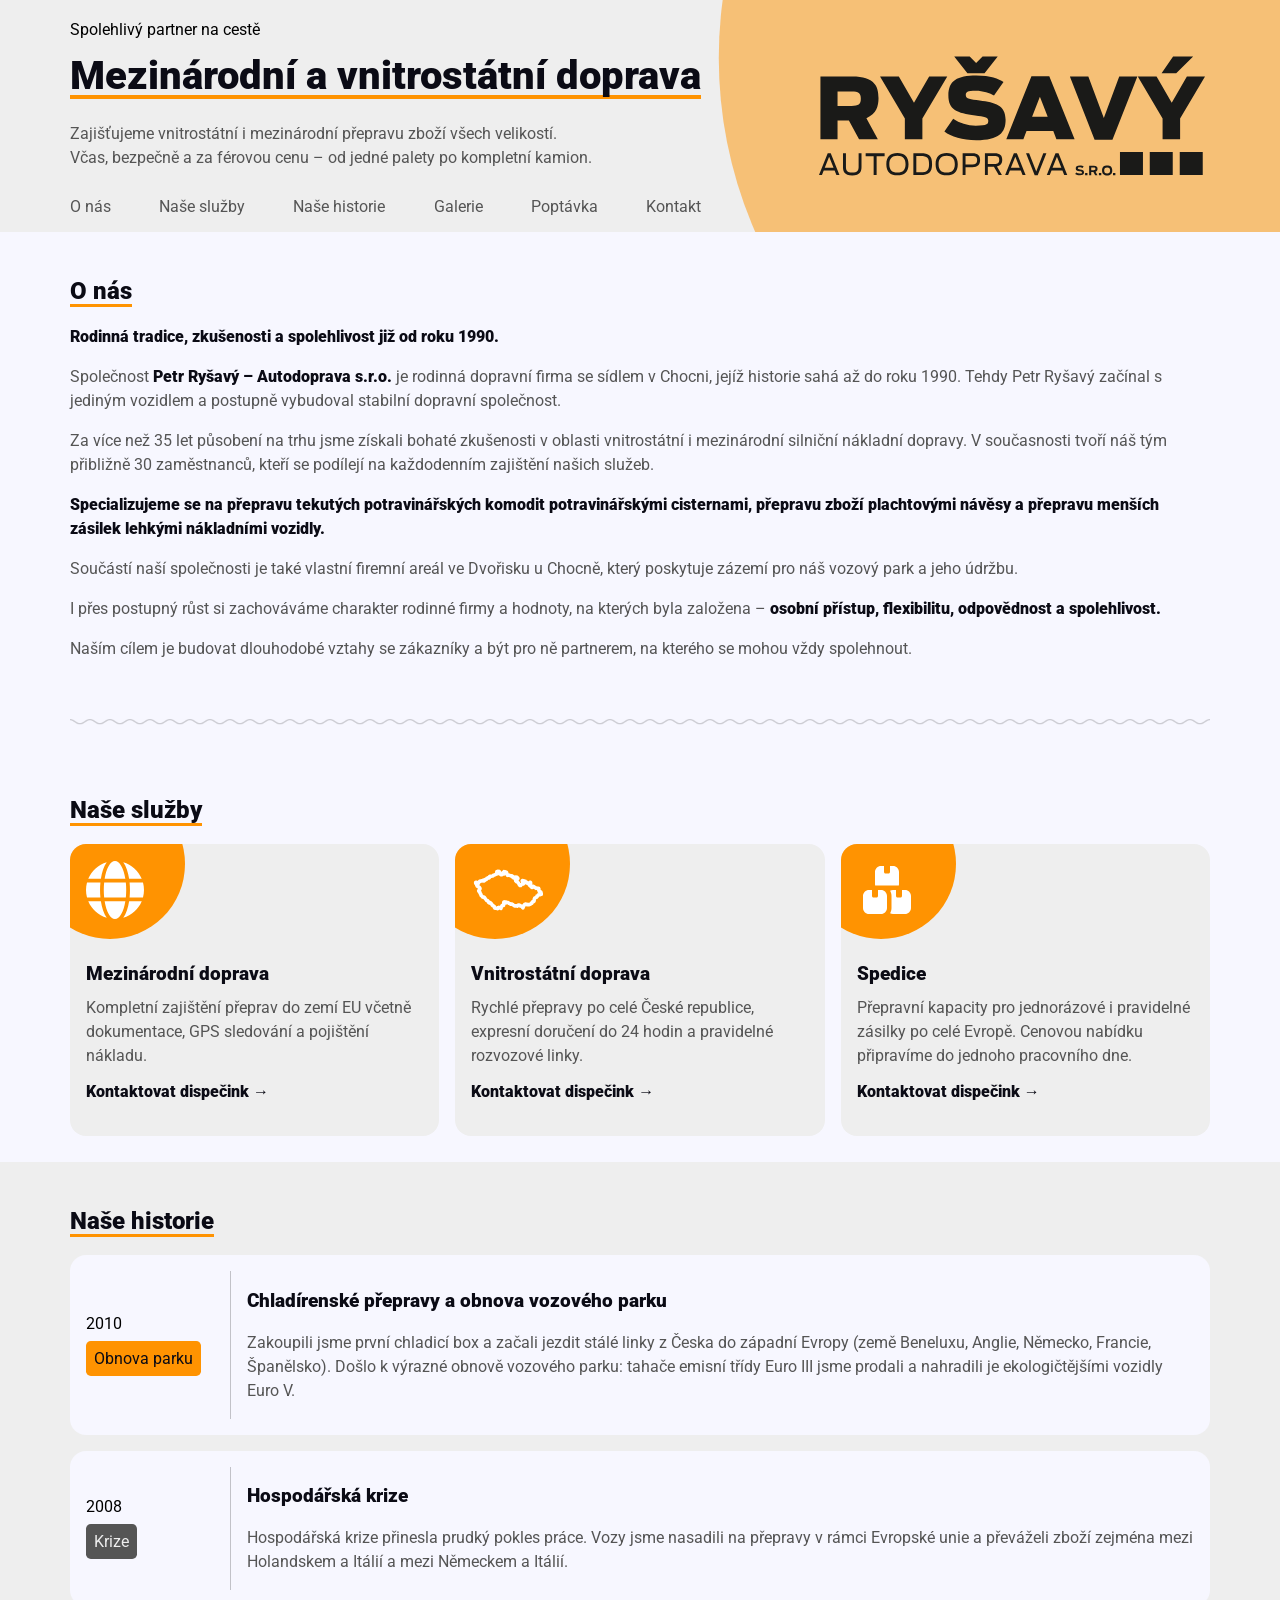
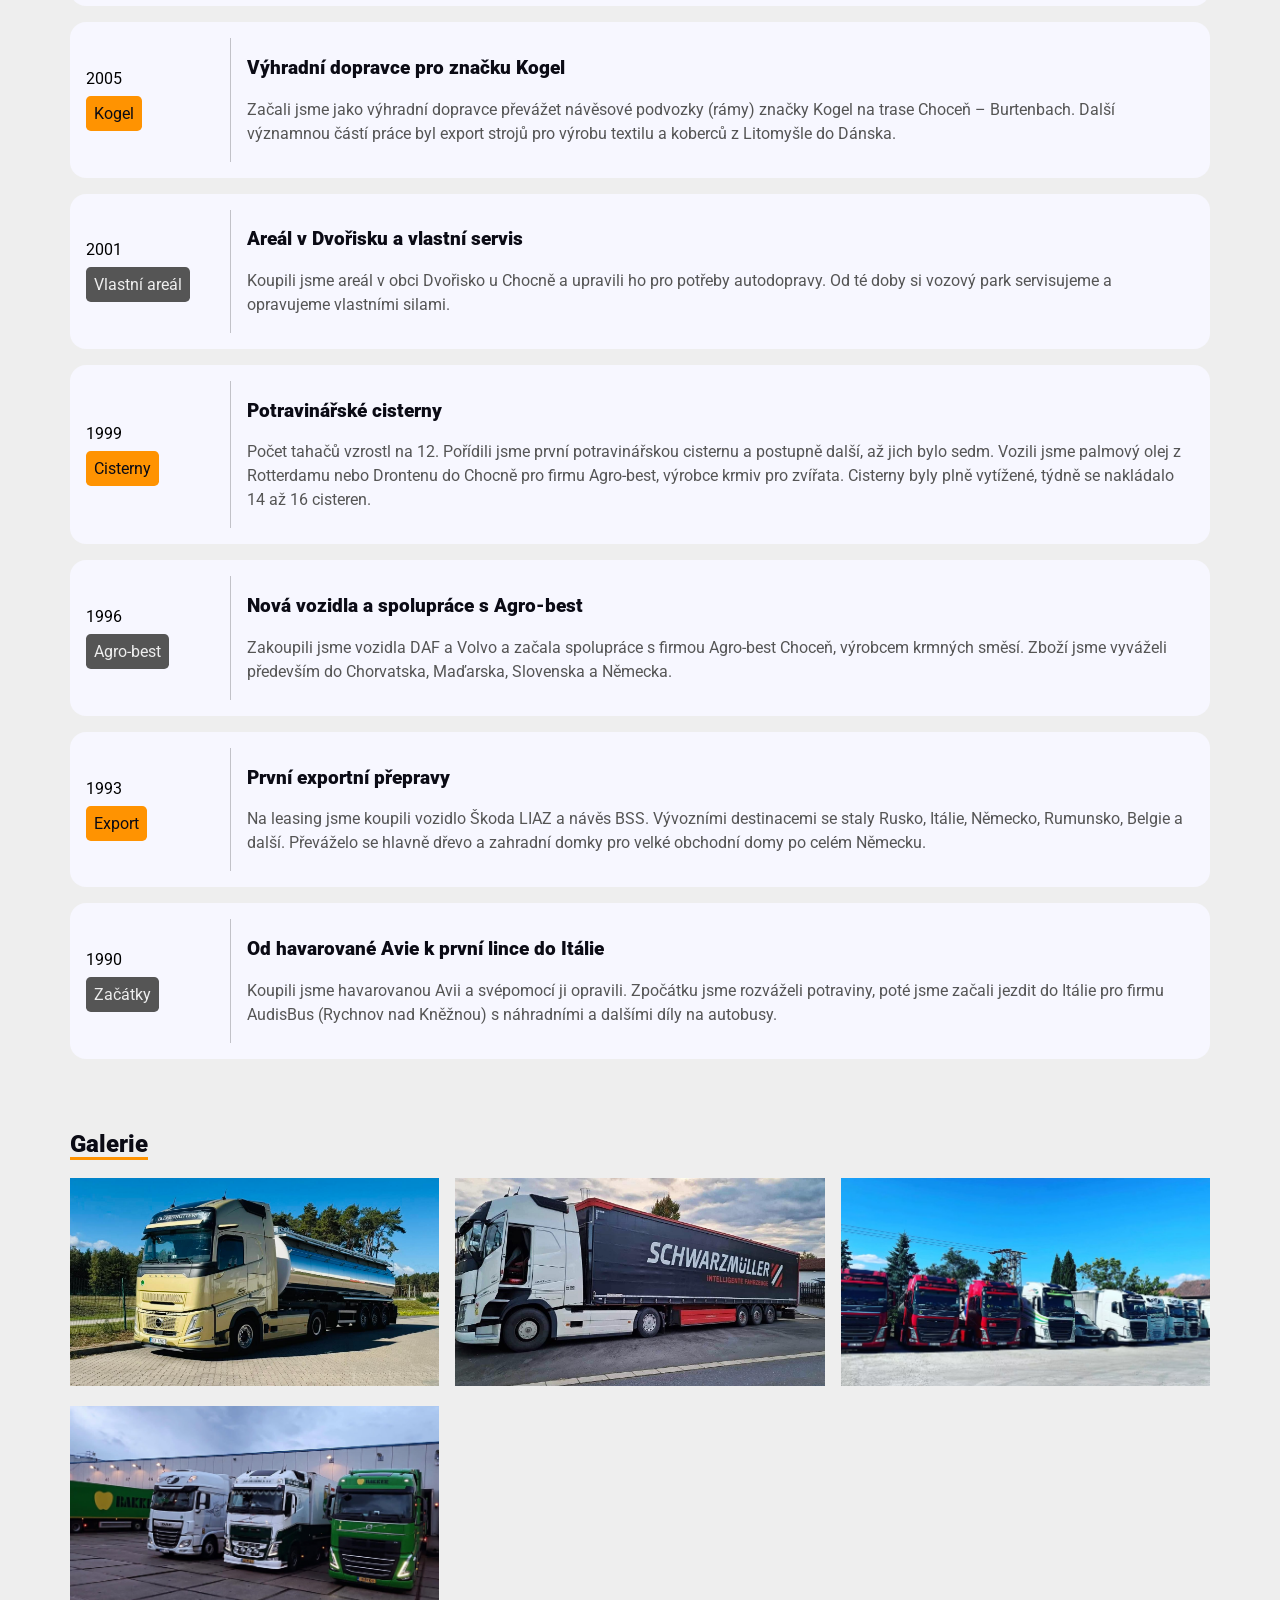
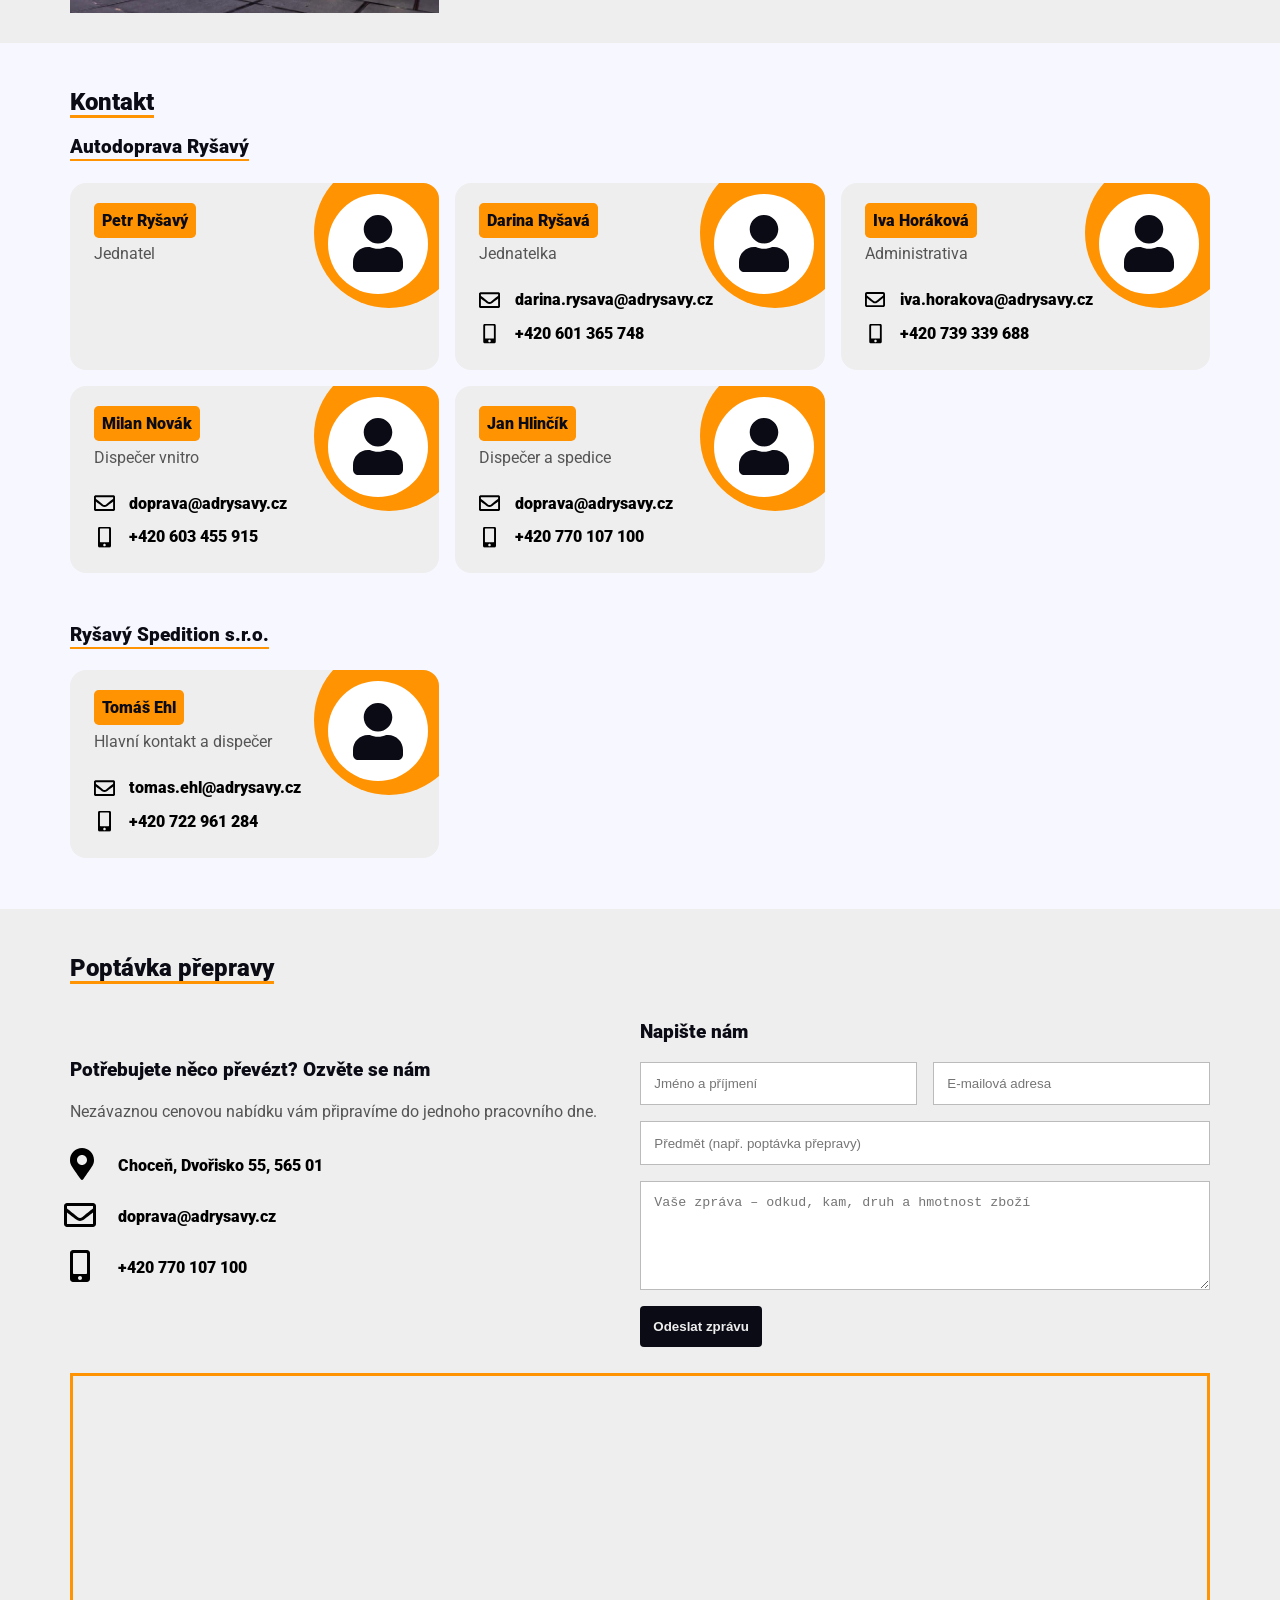
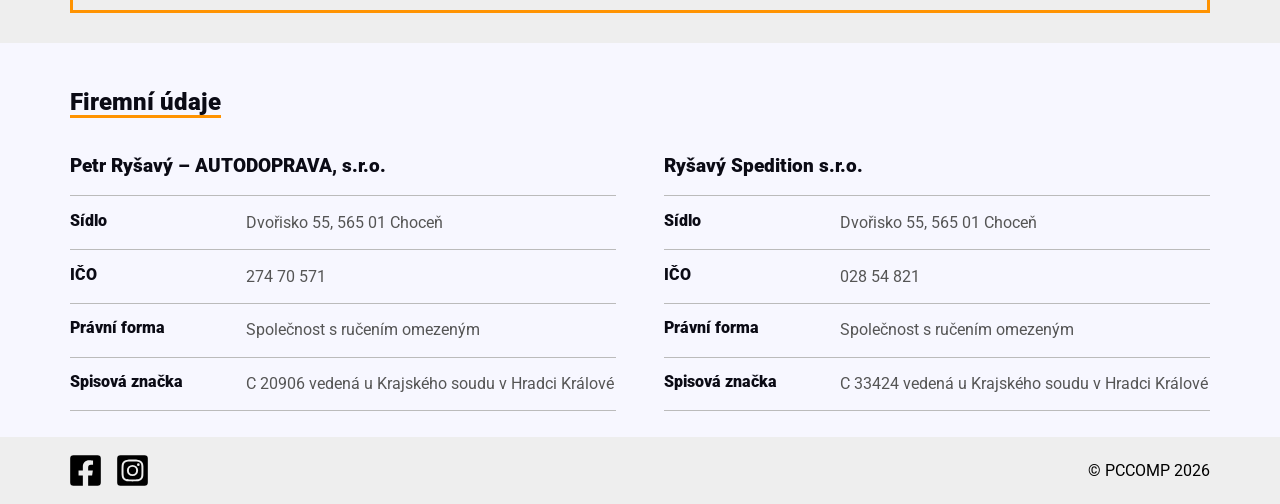
==== commit ce7b3d2c: "Update image assets and team member details; replace outdated images and modify contact information" ====
--- a/index.html
+++ b/index.html
@@ -318,20 +318,20 @@
                         <img alt="tahač s návěsem" src="podklady/tahac.jpg" width="1440" height="753" loading="lazy" decoding="async">
                     </a>
 
-                    <a href="podklady/555.png" data-pswp-width="640" data-pswp-height="360">
-                        <img alt="skříňový nákladní vůz" src="podklady/555.png" width="640" height="360" loading="lazy" decoding="async">
+                    <a href="podklady/flotila.jpg" data-pswp-width="1600" data-pswp-height="842">
+                        <img alt="vozový park Autodoprava Ryšavý" src="podklady/flotila.jpg" width="1600" height="842" loading="lazy" decoding="async">
                     </a>
 
-                    <a href="podklady/555.png" data-pswp-width="640" data-pswp-height="360">
-                        <img alt="tahač s návěsem" src="podklady/555.png" width="640" height="360" loading="lazy" decoding="async">
+                    <a href="podklady/nakladni-rampa.jpg" data-pswp-width="1600" data-pswp-height="991">
+                        <img alt="tahače u nakládací rampy" src="podklady/nakladni-rampa.jpg" width="1600" height="991" loading="lazy" decoding="async">
                     </a>
 
-                    <a href="podklady/555.png" data-pswp-width="640" data-pswp-height="360">
-                        <img alt="chladírenský návěs" src="podklady/555.png" width="640" height="360" loading="lazy" decoding="async">
+                    <a href="podklady/technika.jpg" data-pswp-width="720" data-pswp-height="540">
+                        <img alt="přeprava pásového vozidla na podvalníku" src="podklady/technika.jpg" width="720" height="540" loading="lazy" decoding="async">
                     </a>
 
-                    <a href="podklady/555.png" data-pswp-width="640" data-pswp-height="360">
-                        <img alt="sklápěč" src="podklady/555.png" width="640" height="360" loading="lazy" decoding="async">
+                    <a href="podklady/vanocni-stromky.jpg" data-pswp-width="1600" data-pswp-height="900">
+                        <img alt="návěs naložený vánočními stromky" src="podklady/vanocni-stromky.jpg" width="1600" height="900" loading="lazy" decoding="async">
                     </a>
 
                 </div>
@@ -373,14 +373,14 @@
                         </article>
 
                         <article class="team-card border-box border-style bg-secondary top-cornr-circ dispatch">
-                            <h4 class="heading padding-box-sm no-margin border-box bg-orange clr-black">Jan Hlinčík</h4>
-                            <p class="text-normal no-margin">Dispečer a spedice</p>
+                            <h4 class="heading padding-box-sm no-margin border-box bg-orange clr-black">Iva Horáková</h4>
+                            <p class="text-normal no-margin">Administrativa</p>
                             <ul class="no-padding">
                                 <li class="custom-bullet email">
-                                    <p class="bold"><a href="mailto:doprava@adrysavy.cz">doprava@adrysavy.cz</a></p>
-                                </li>
-                                <li class="custom-bullet tel">
-                                    <p class="bold"><a href="tel:+420770107100">+420 770 107 100</a></p>
+                                    <p class="bold"><a href="mailto:iva.horakova@adrysavy.cz">iva.horakova@adrysavy.cz</a></p>
+                                </li>
+                                <li class="custom-bullet tel">
+                                    <p class="bold"><a href="tel:+420739339688">+420 739 339 688</a></p>
                                 </li>
                             </ul>
                         </article>
@@ -399,18 +399,17 @@
                         </article>
 
                         <article class="team-card border-box border-style bg-secondary top-cornr-circ dispatch">
-                            <h4 class="heading padding-box-sm no-margin border-box bg-orange clr-black">Iva Horáková</h4>
-                            <p class="text-normal no-margin">Administrativa</p>
+                            <h4 class="heading padding-box-sm no-margin border-box bg-orange clr-black">Jan Hlinčík</h4>
+                            <p class="text-normal no-margin">Dispečer a spedice</p>
                             <ul class="no-padding">
                                 <li class="custom-bullet email">
-                                    <p class="bold"><a href="mailto:iva.horakova@adrysavy.cz">iva.horakova@adrysavy.cz</a></p>
-                                </li>
-                                <li class="custom-bullet tel">
-                                    <p class="bold"><a href="tel:+420739339688">+420 739 339 688</a></p>
-                                </li>
-                            </ul>
-                        </article>
-
+                                    <p class="bold"><a href="mailto:doprava@adrysavy.cz">doprava@adrysavy.cz</a></p>
+                                </li>
+                                <li class="custom-bullet tel">
+                                    <p class="bold"><a href="tel:+420770107100">+420 770 107 100</a></p>
+                                </li>
+                            </ul>
+                        </article>
                     </div>
 
                     <h3 class="heading team-heading" id="spedition">Ryšavý Spedition s.r.o.</h3>
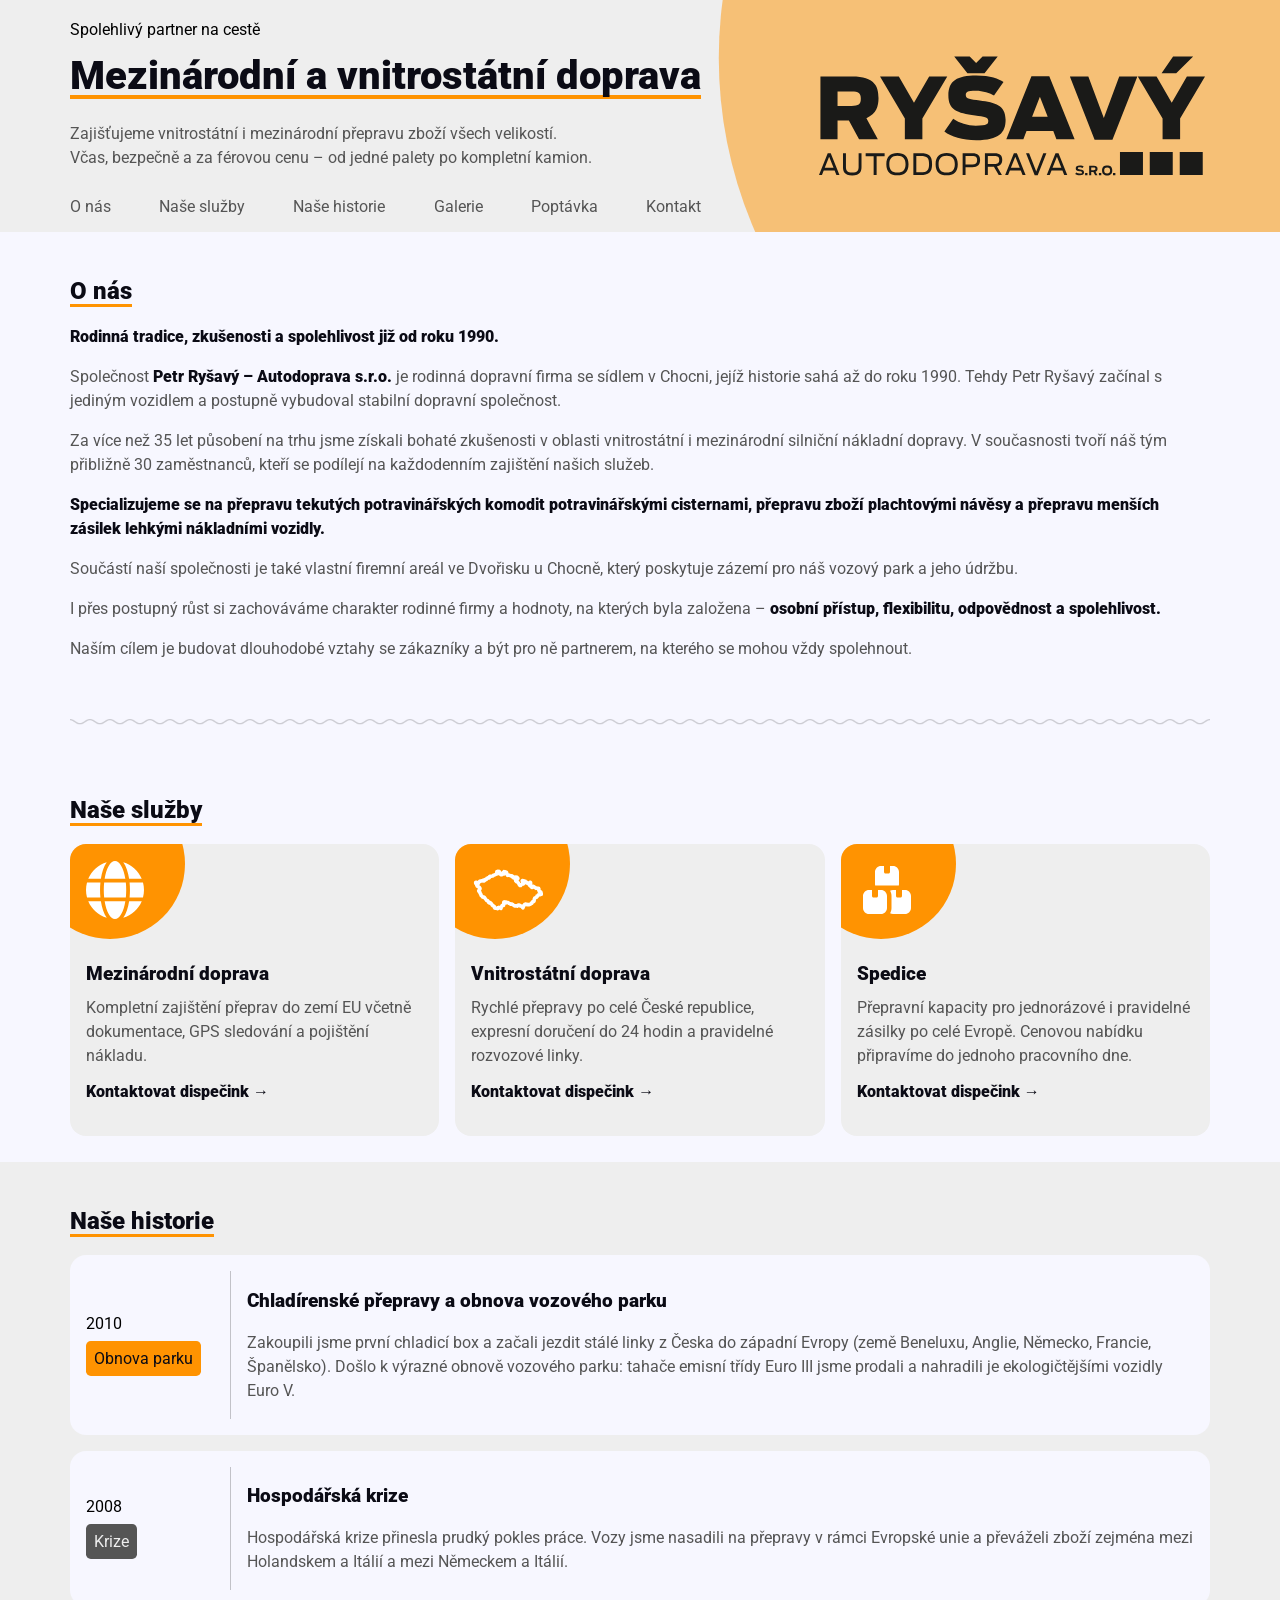
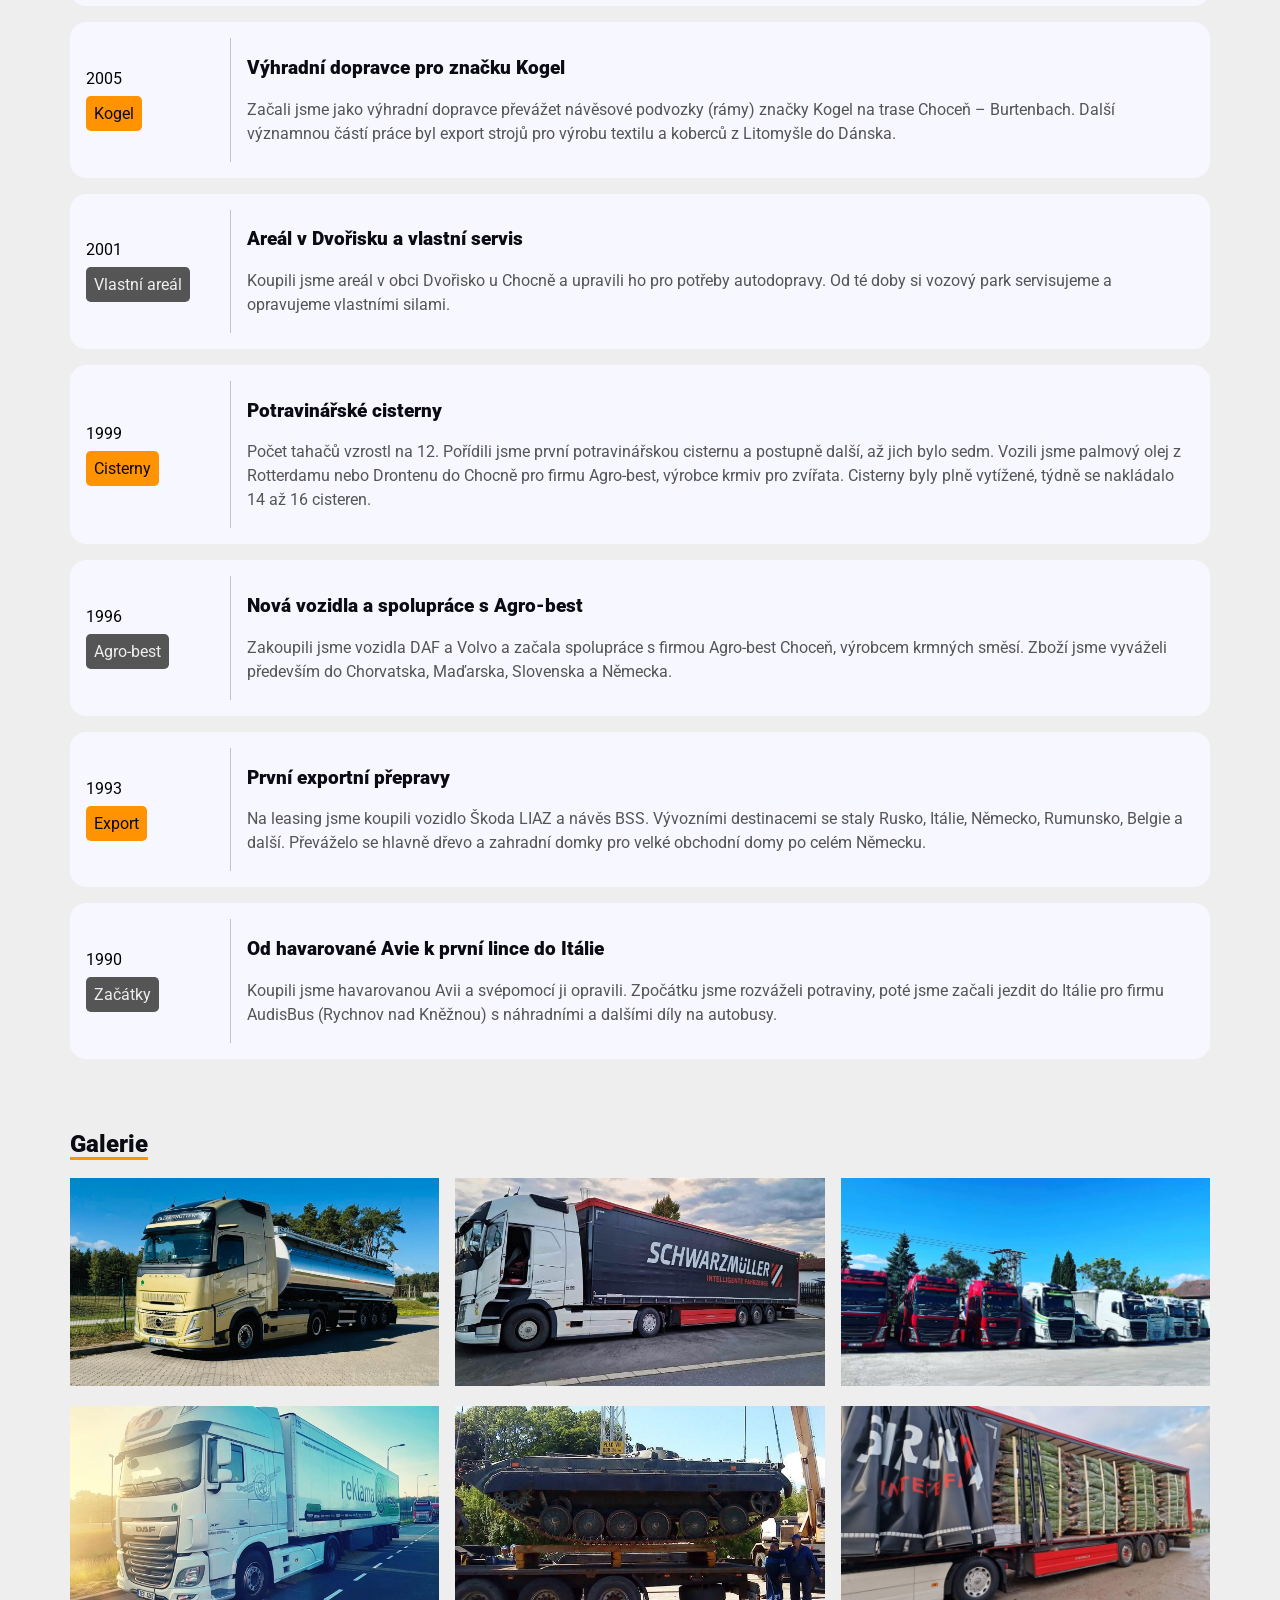
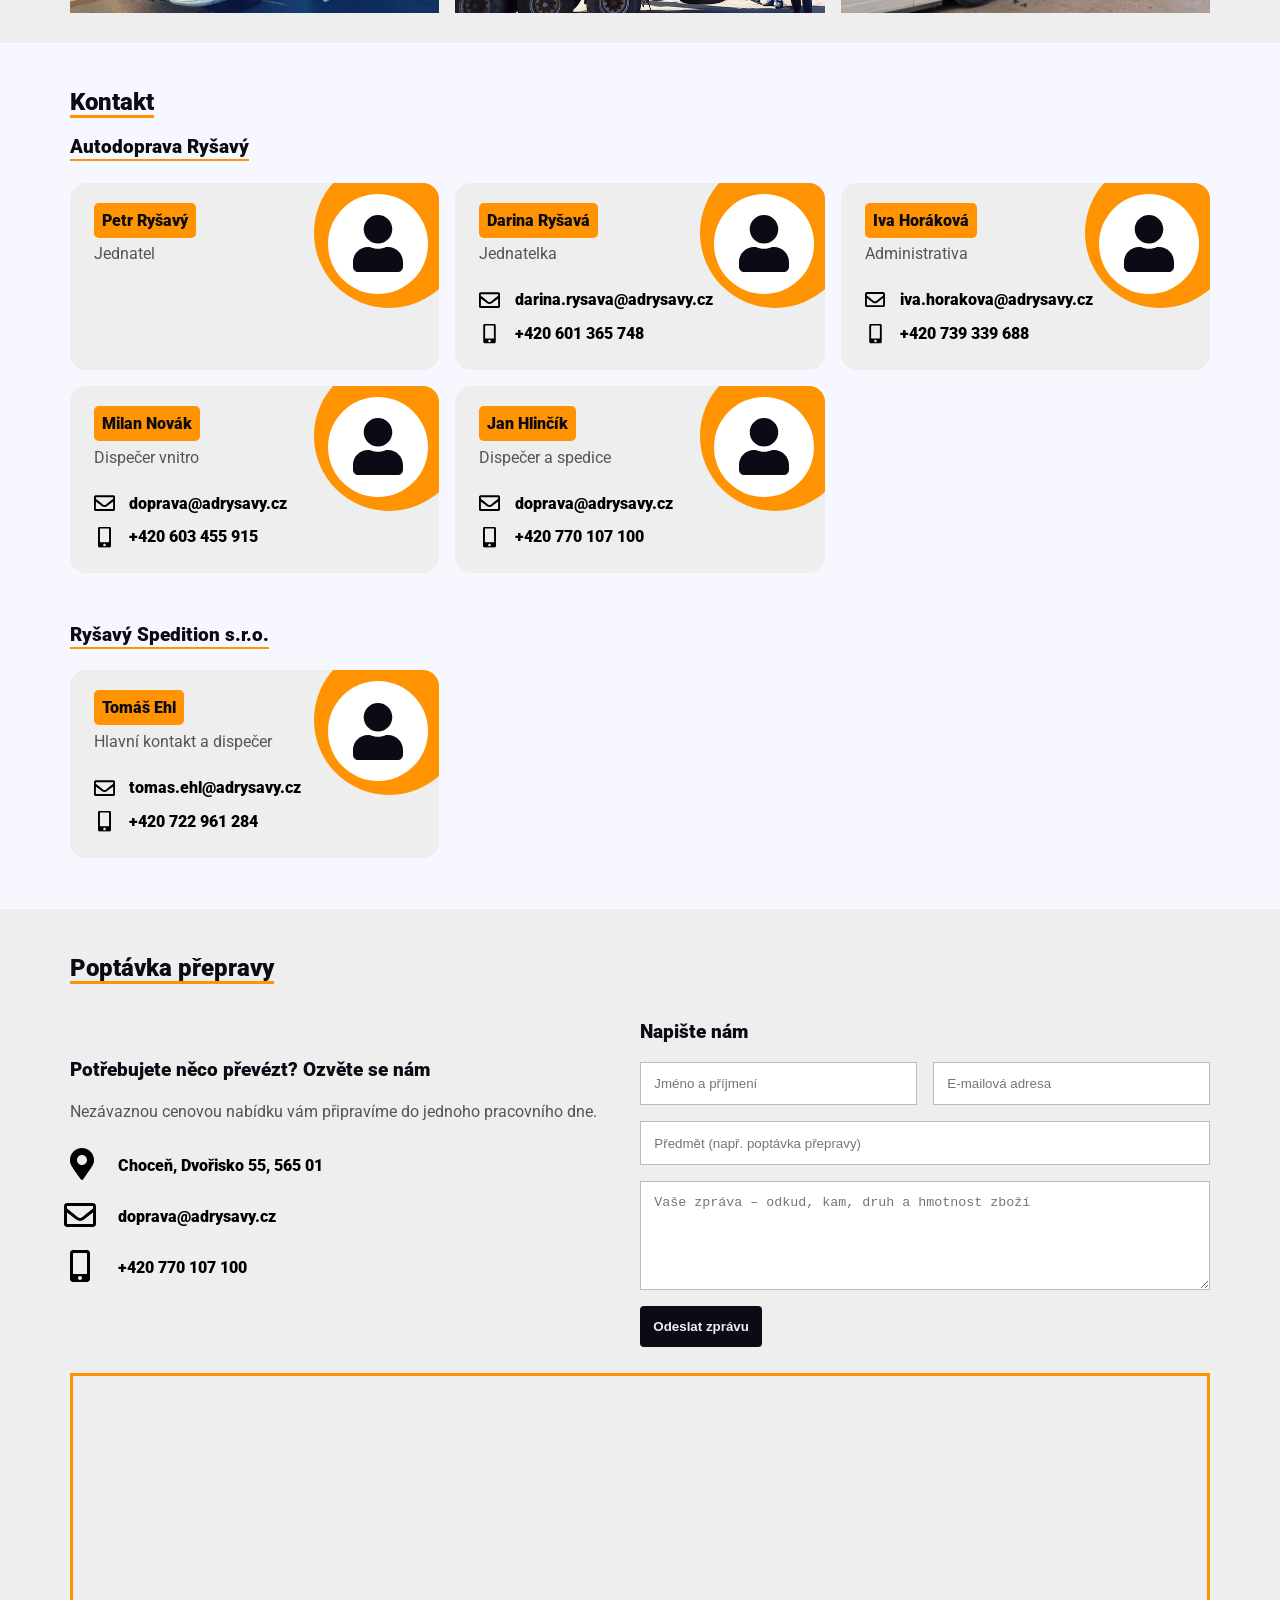
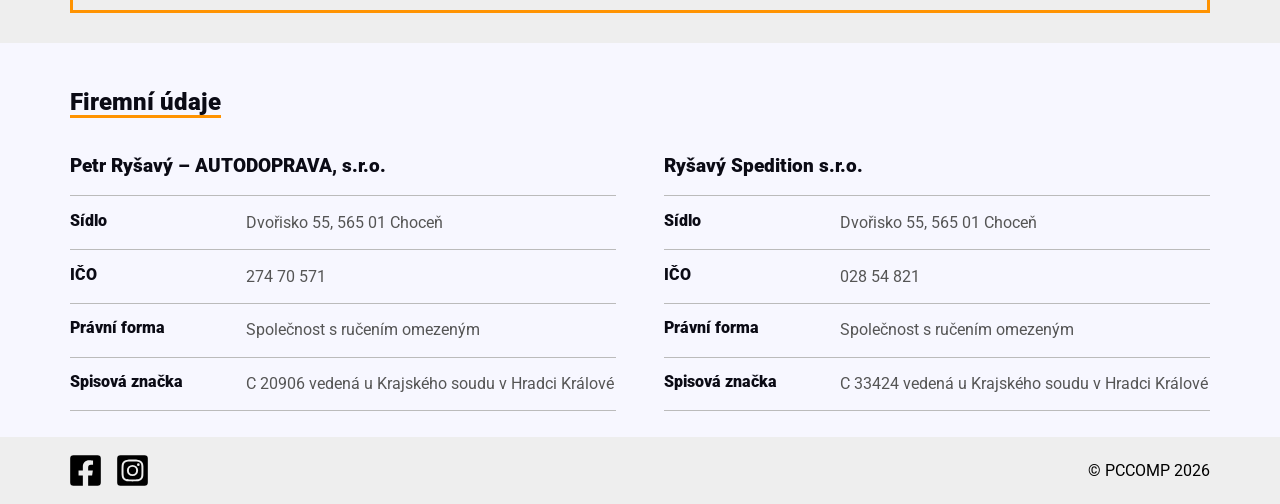
==== commit 76c03c7c: "Update FTP deployment configuration; change server directory path to root" ====
--- a/index.html
+++ b/index.html
@@ -322,8 +322,8 @@
                         <img alt="vozový park Autodoprava Ryšavý" src="podklady/flotila.jpg" width="1600" height="842" loading="lazy" decoding="async">
                     </a>
 
-                    <a href="podklady/nakladni-rampa.jpg" data-pswp-width="1600" data-pswp-height="991">
-                        <img alt="tahače u nakládací rampy" src="podklady/nakladni-rampa.jpg" width="1600" height="991" loading="lazy" decoding="async">
+                    <a href="podklady/reklamni-tahac.jpeg" data-pswp-width="640" data-pswp-height="480">
+                        <img alt="tahače u nakládací rampy" src="podklady/reklamni-tahac.jpeg" width="1600" height="991" loading="lazy" decoding="async">
                     </a>
 
                     <a href="podklady/technika.jpg" data-pswp-width="720" data-pswp-height="540">
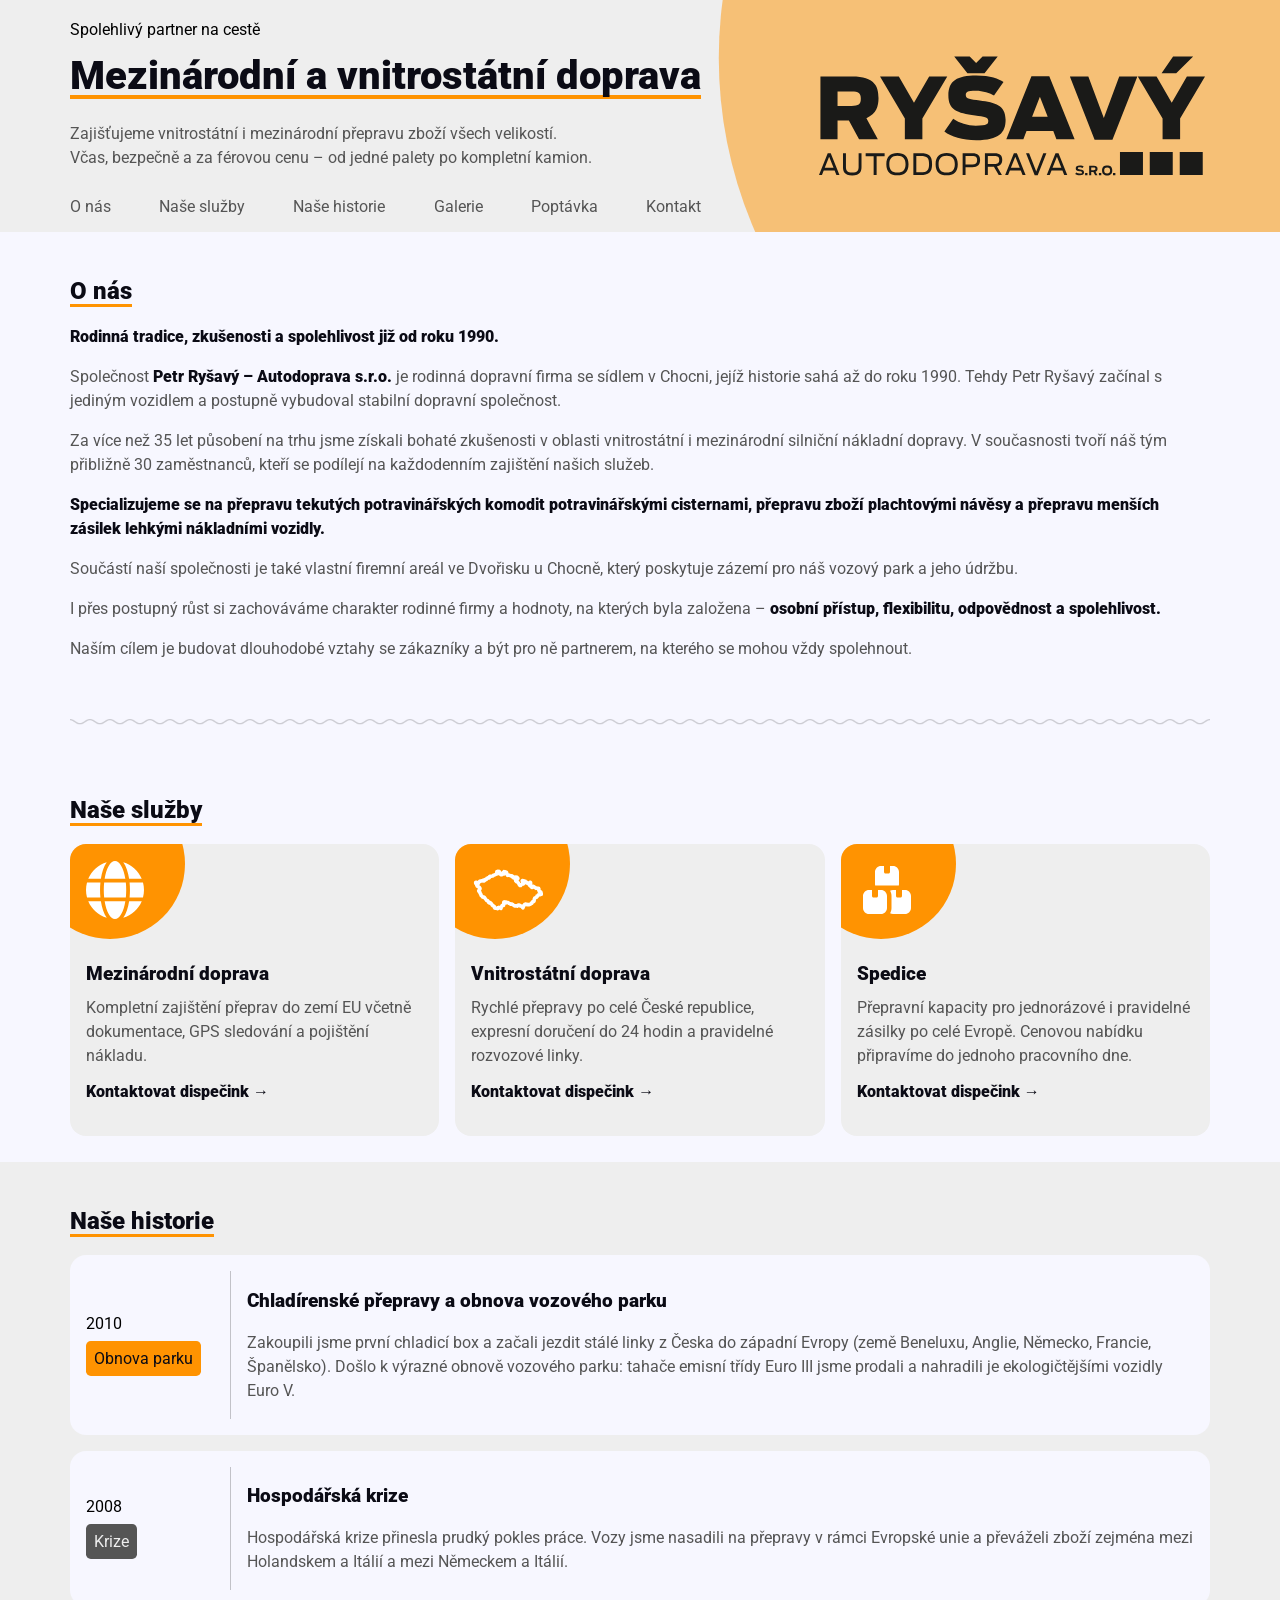
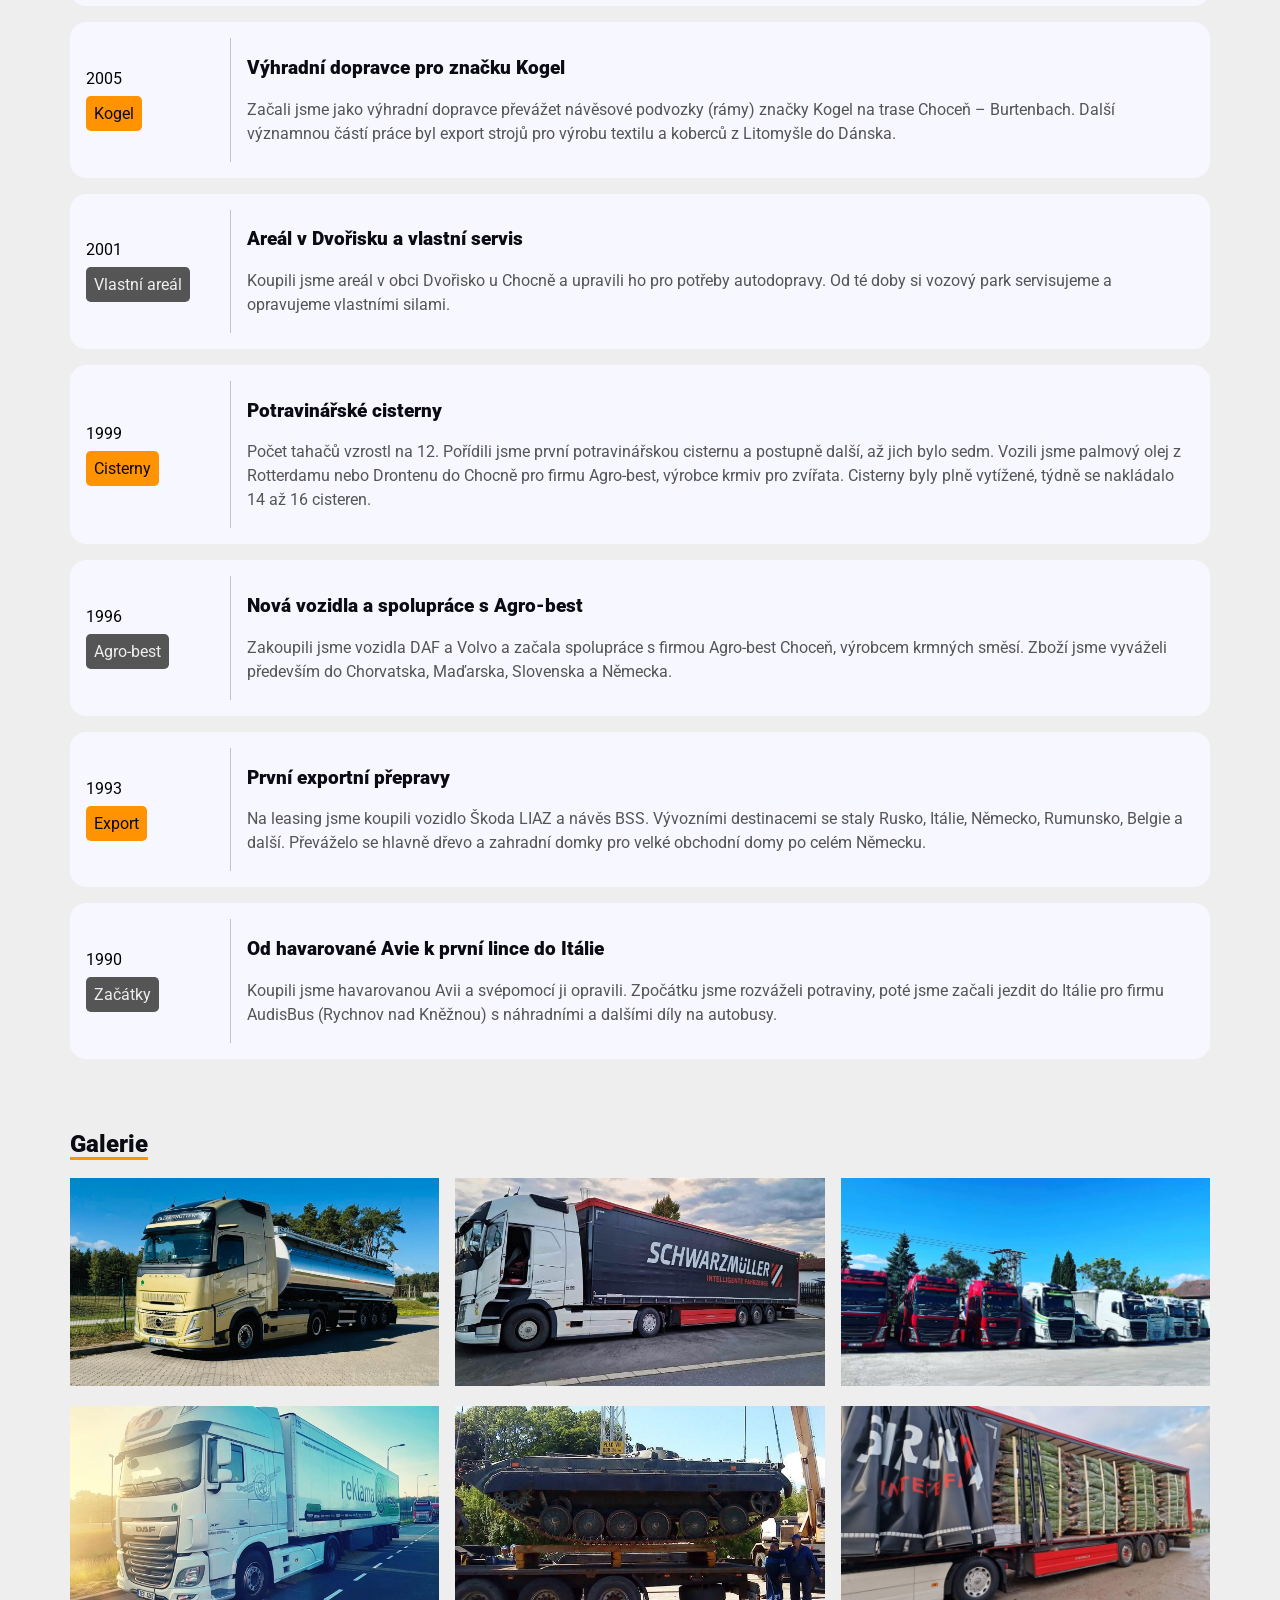
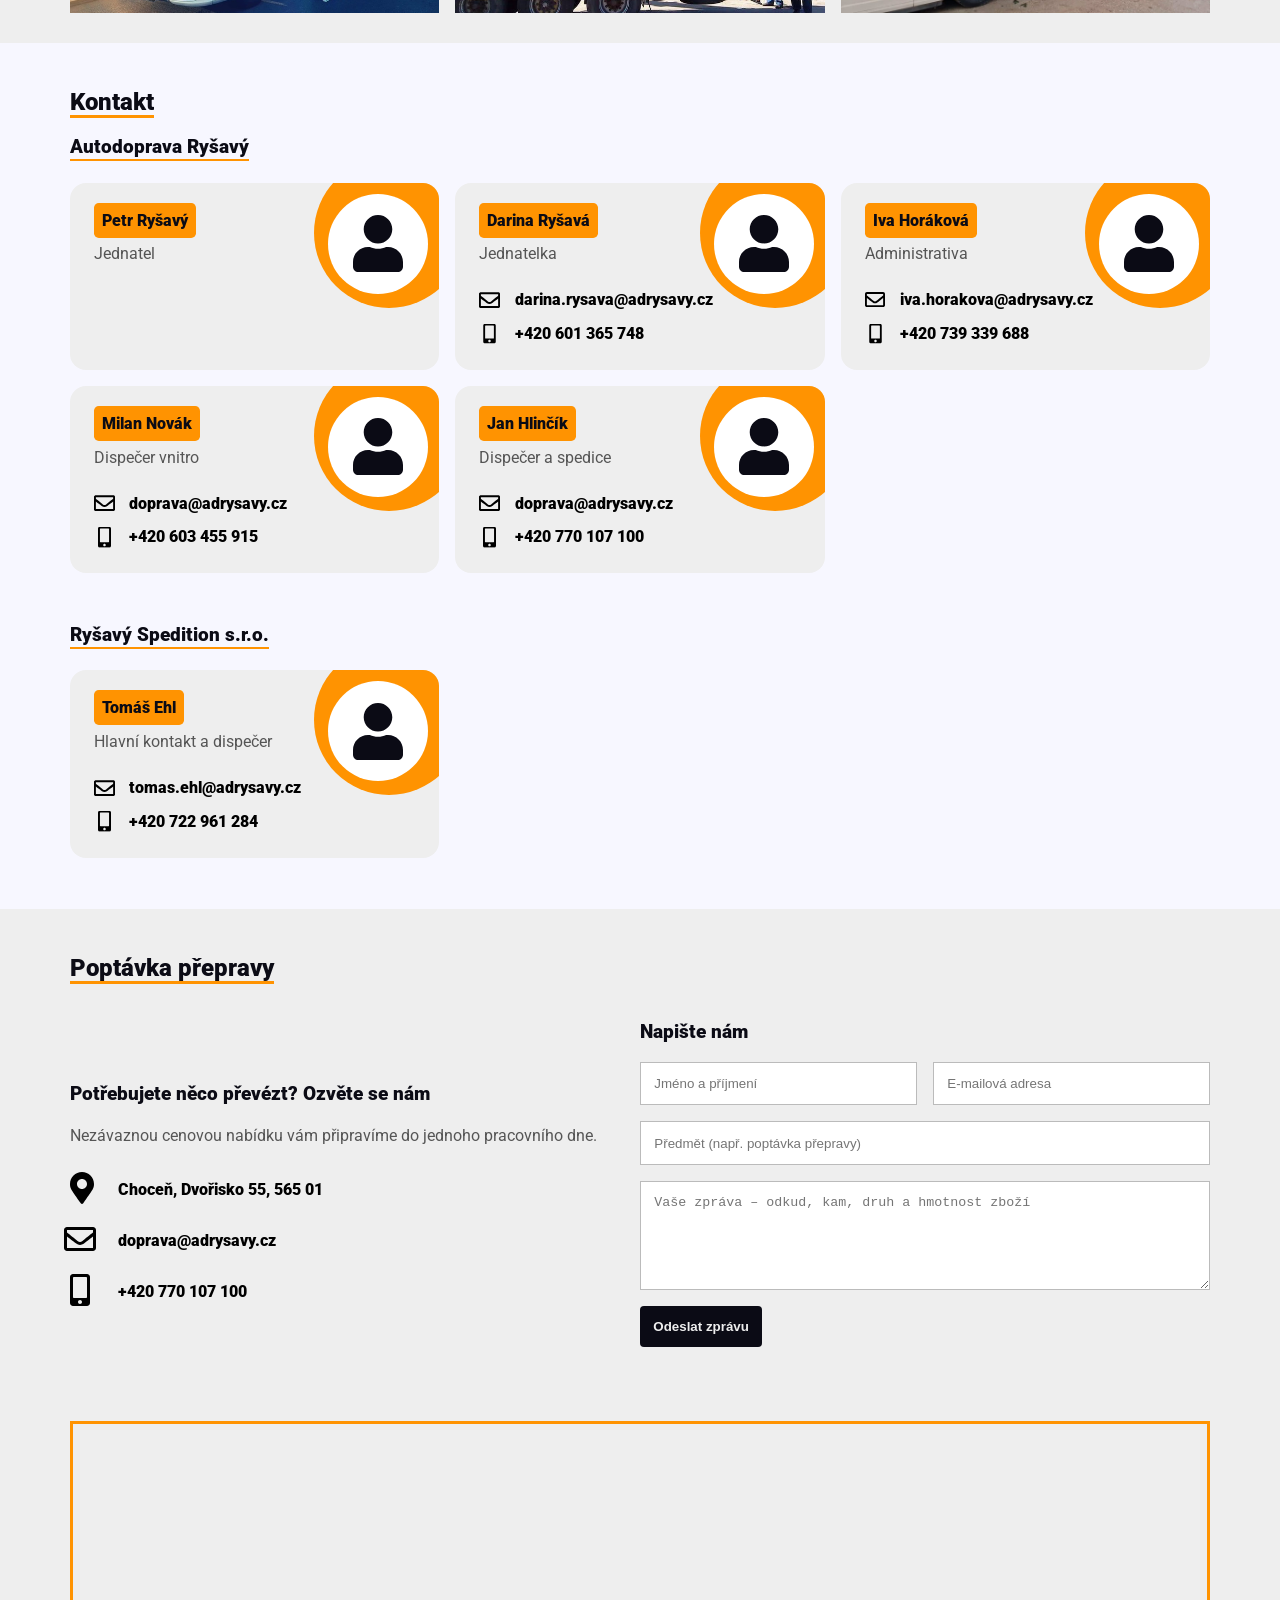
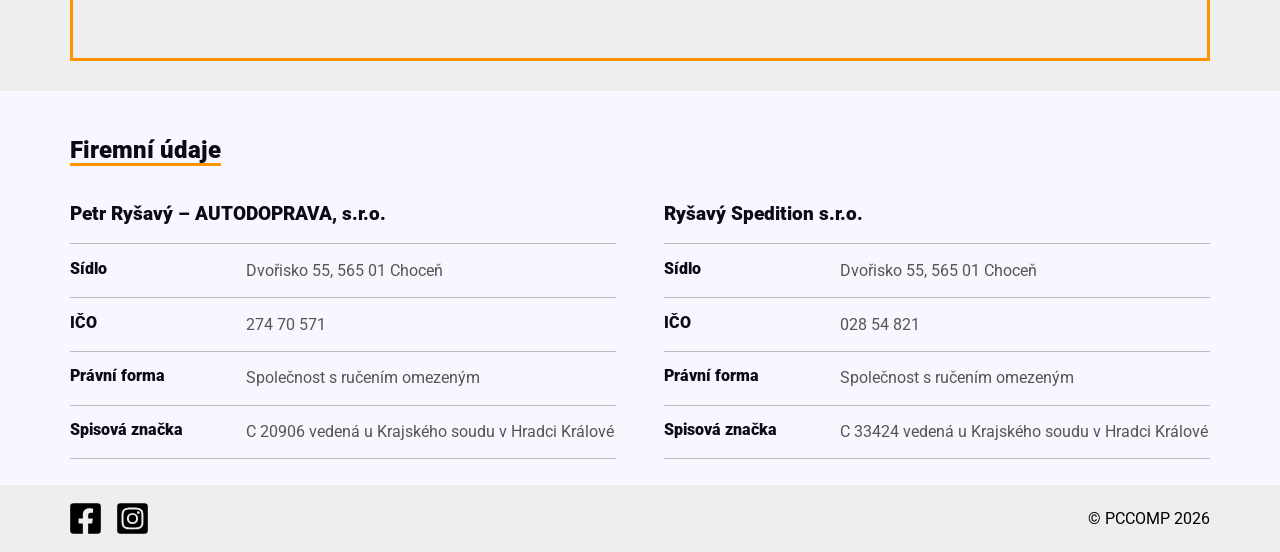
==== commit 6dfb48bc: "Add contact form functionality with validation and server-side handling" ====
--- a/index.html
+++ b/index.html
@@ -22,6 +22,7 @@
     </noscript>
     <script src="menu.js" defer></script>
     <script src="service-links.js" defer></script>
+    <script src="contact-form.js" defer></script>
     <script type="application/ld+json">
         {
             "@context": "https://schema.org",
@@ -37,7 +38,29 @@
                 "postalCode": "565 01",
                 "addressLocality": "Choceň",
                 "addressCountry": "CZ"
-            }
+            },
+            "openingHoursSpecification": [{
+                    "@type": "OpeningHoursSpecification",
+                    "dayOfWeek": [
+                        "Monday",
+                        "Tuesday",
+                        "Wednesday",
+                        "Thursday",
+                        "Friday"
+                    ],
+                    "opens": "08:00",
+                    "closes": "18:00"
+                },
+                {
+                    "@type": "OpeningHoursSpecification",
+                    "dayOfWeek": [
+                        "Saturday",
+                        "Sunday"
+                    ],
+                    "opens": "00:00",
+                    "closes": "00:00"
+                }
+            ]
         }
     </script>
 </head>
@@ -464,18 +487,25 @@
 
                     <div class="contact-item">
                         <h3 class="heading">Napište nám</h3>
-                        <form class="flex column">
+                        <form id="contact-form" class="flex column" action="send.php" method="post">
                             <div class="flex contact-left">
                                 <label class="sr-only" for="f-name">Jméno a příjmení</label>
-                                <input id="f-name" name="name" type="text" autocomplete="name" placeholder="Jméno a příjmení" class="box-1 padding-box">
+                                <input id="f-name" name="name" type="text" autocomplete="name" placeholder="Jméno a příjmení" class="box-1 padding-box" required maxlength="100">
                                 <label class="sr-only" for="f-email">E-mailová adresa</label>
-                                <input id="f-email" name="email" type="email" autocomplete="email" placeholder="E-mailová adresa" class="box-1 padding-box">
+                                <input id="f-email" name="email" type="email" autocomplete="email" placeholder="E-mailová adresa" class="box-1 padding-box" required maxlength="150">
                             </div>
                             <label class="sr-only" for="f-subject">Předmět</label>
-                            <input id="f-subject" name="subject" type="text" placeholder="Předmět (např. poptávka přepravy)" class="box-2 padding-box">
+                            <input id="f-subject" name="subject" type="text" placeholder="Předmět (např. poptávka přepravy)" class="box-2 padding-box" maxlength="150">
                             <label class="sr-only" for="f-message">Vaše zpráva</label>
-                            <textarea id="f-message" name="message" placeholder="Vaše zpráva – odkud, kam, druh a hmotnost zboží" class="box-3 padding-box"></textarea>
+                            <textarea id="f-message" name="message" placeholder="Vaše zpráva – odkud, kam, druh a hmotnost zboží" class="box-3 padding-box" required maxlength="5000"></textarea>
+
+                            <!-- honeypot -->
+                            <div style="position:absolute;left:-9999px" aria-hidden="true">
+                                <label>Web <input type="text" name="website" tabindex="-1" autocomplete="off"></label>
+                            </div>
+
                             <input type="submit" value="Odeslat zprávu" class="btn padding-box bold border-box bg-black clr-primary">
+                            <p id="form-status" role="status" aria-live="polite"></p>
                         </form>
                     </div>
                 </div>
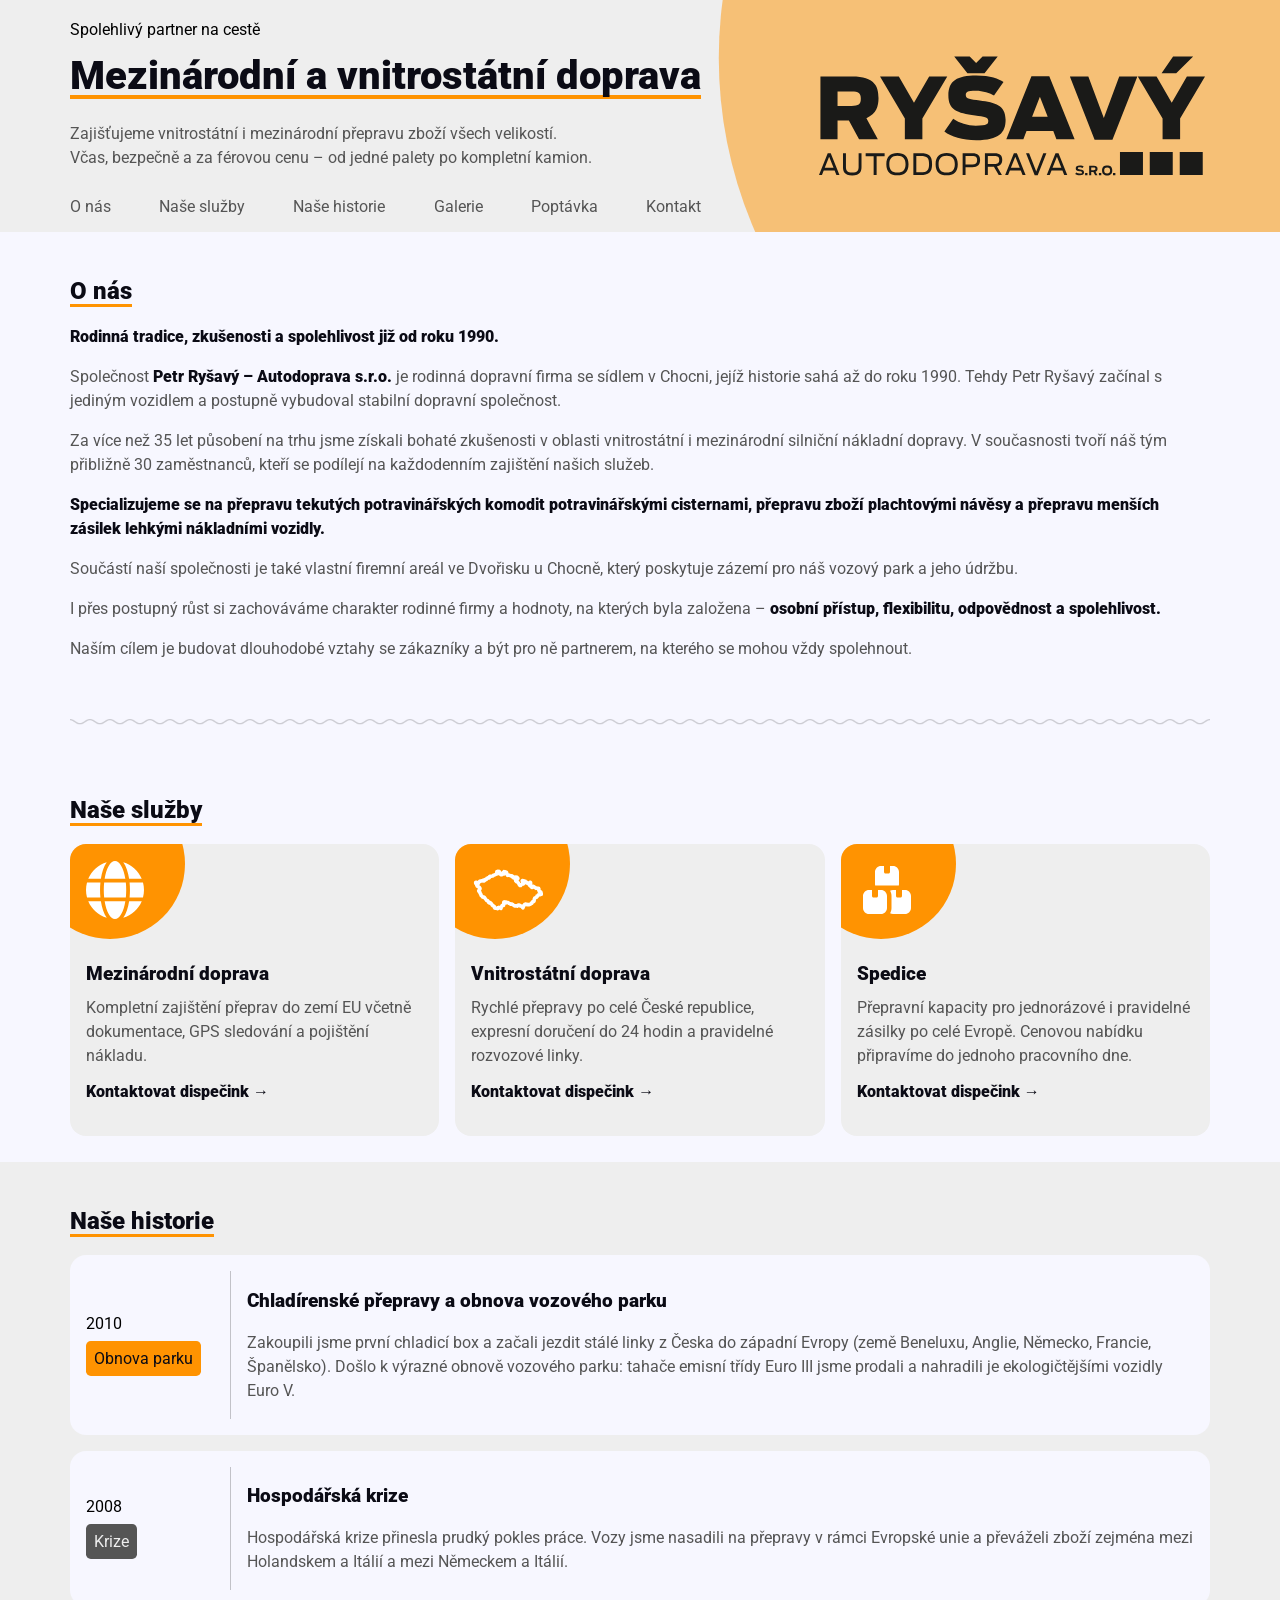
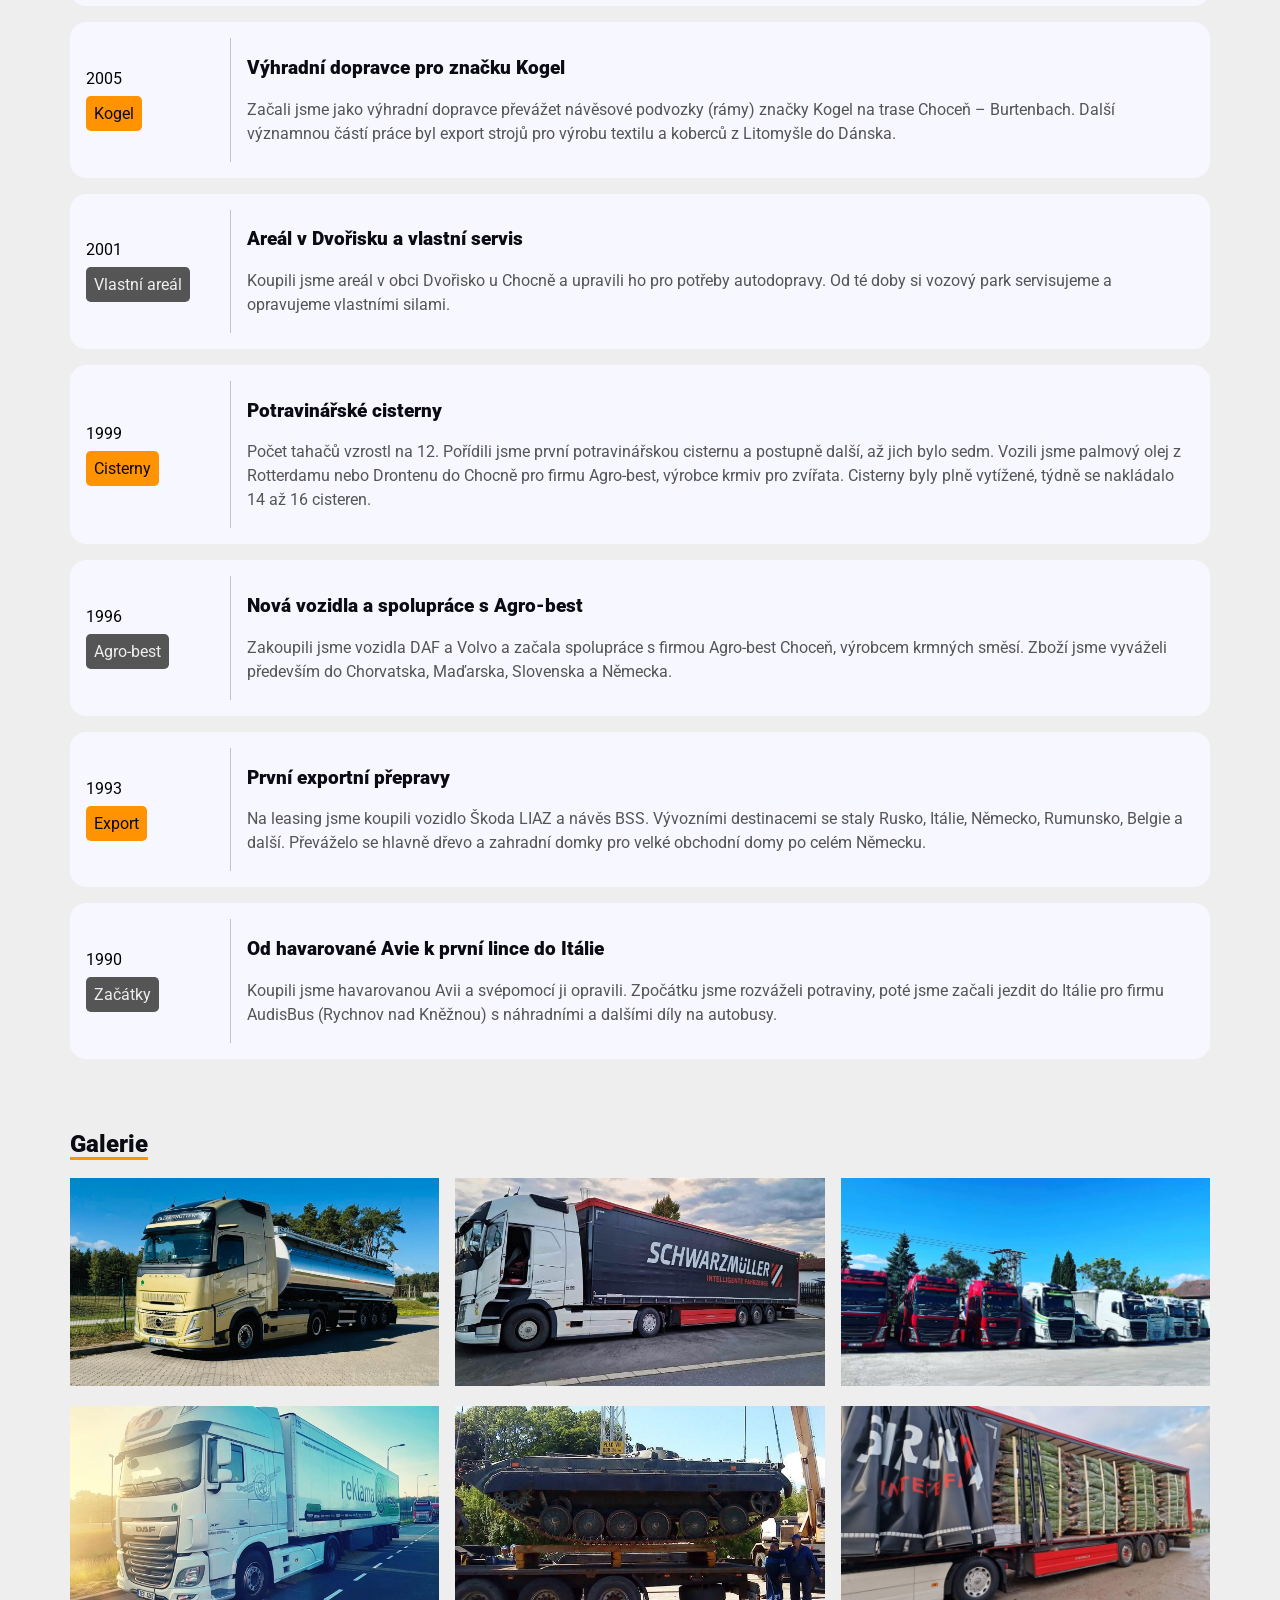
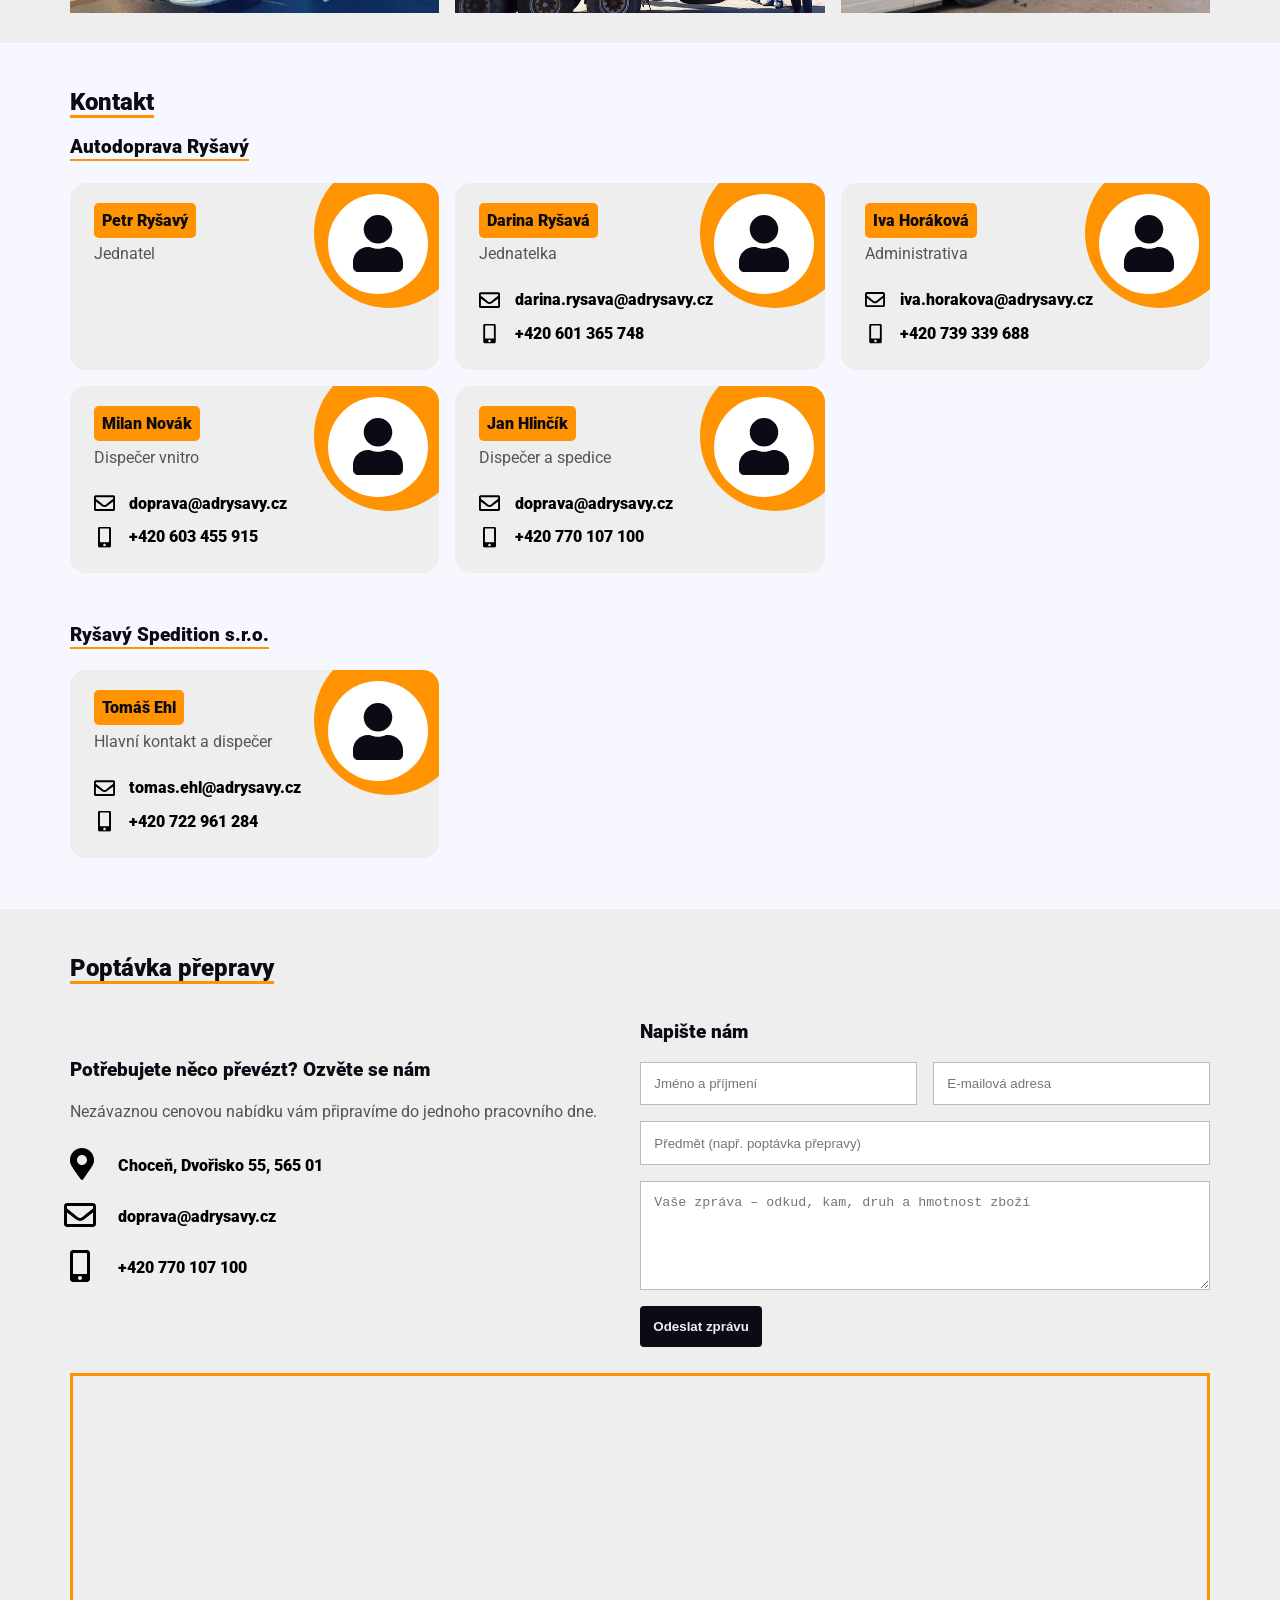
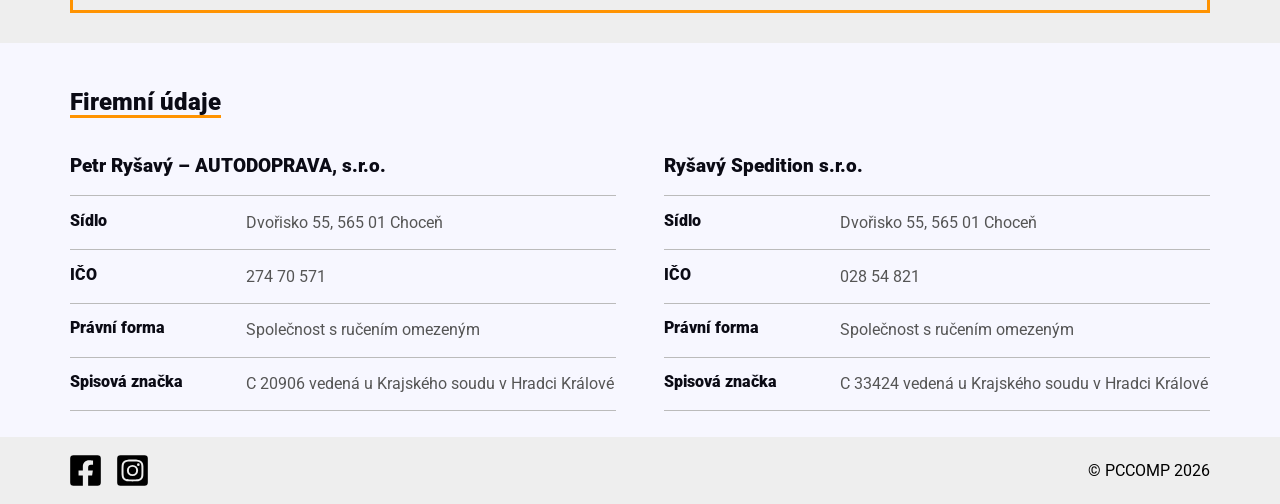
==== commit 18d72349: "Enhance contact form feedback with status messages and styling" ====
--- a/index.html
+++ b/index.html
@@ -505,7 +505,7 @@
                             </div>
 
                             <input type="submit" value="Odeslat zprávu" class="btn padding-box bold border-box bg-black clr-primary">
-                            <p id="form-status" role="status" aria-live="polite"></p>
+                            <p id="form-status" class="form-status" role="status" aria-live="polite"></p>
                         </form>
                     </div>
                 </div>
--- a/style.css
+++ b/style.css
@@ -308,6 +308,34 @@
     height: 15em;
     border: 3px solid var(--main-color);
     box-sizing: border-box;
+  }
+
+  .form-status {
+    margin: 1rem 0 0;
+    padding: 0.75rem 1rem;
+    border-radius: 6px;
+    border-left: 4px solid transparent;
+    font-weight: 700;
+  }
+
+  .form-status:empty  { display: none; }
+
+  .form-status.loading {
+    background: #f1f1f1;
+    border-color: #999;
+    color: #333;
+  }
+
+  .form-status.success {
+    background: #e6f4ea;
+    border-color: #2e7d32;
+    color: #1b5e20;
+  }
+
+  .form-status.error {
+    background: #fdecea;
+    border-color: #c62828;
+    color: #8e1b1b;
   }
 }
 
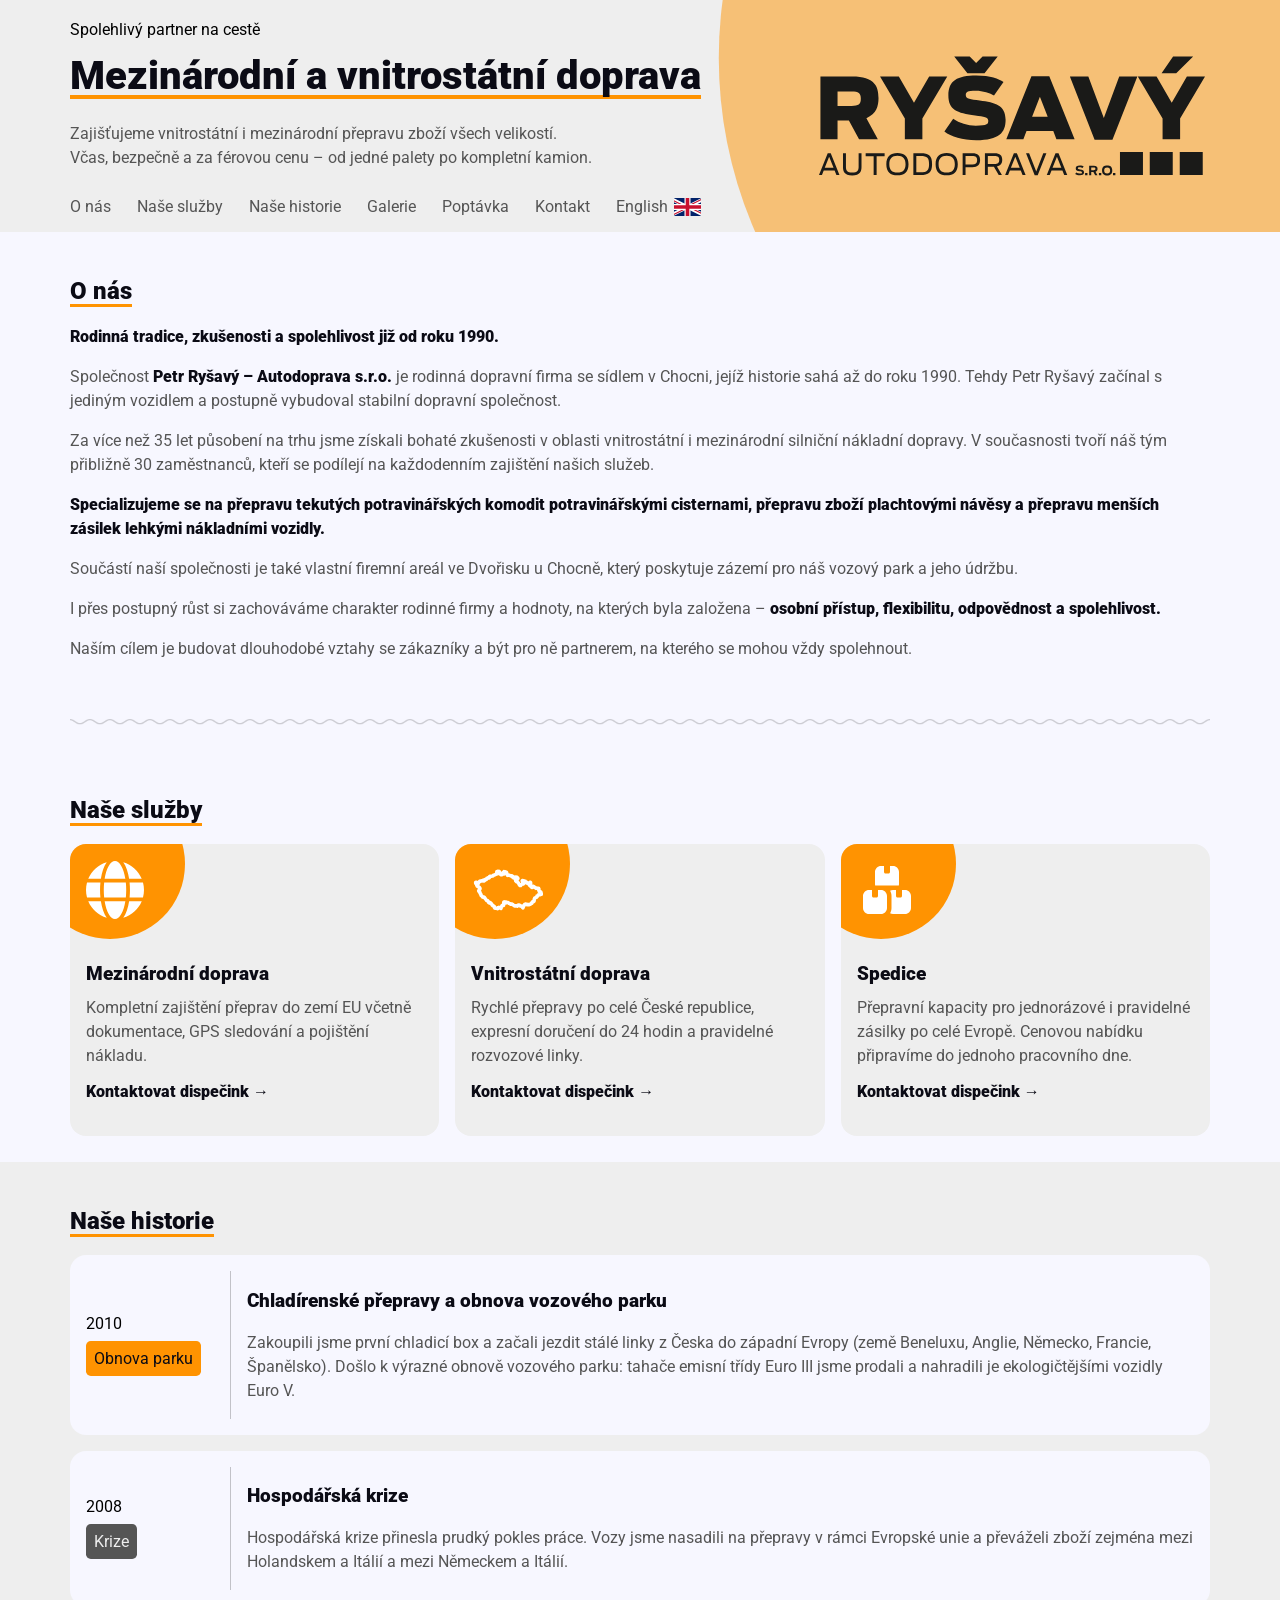
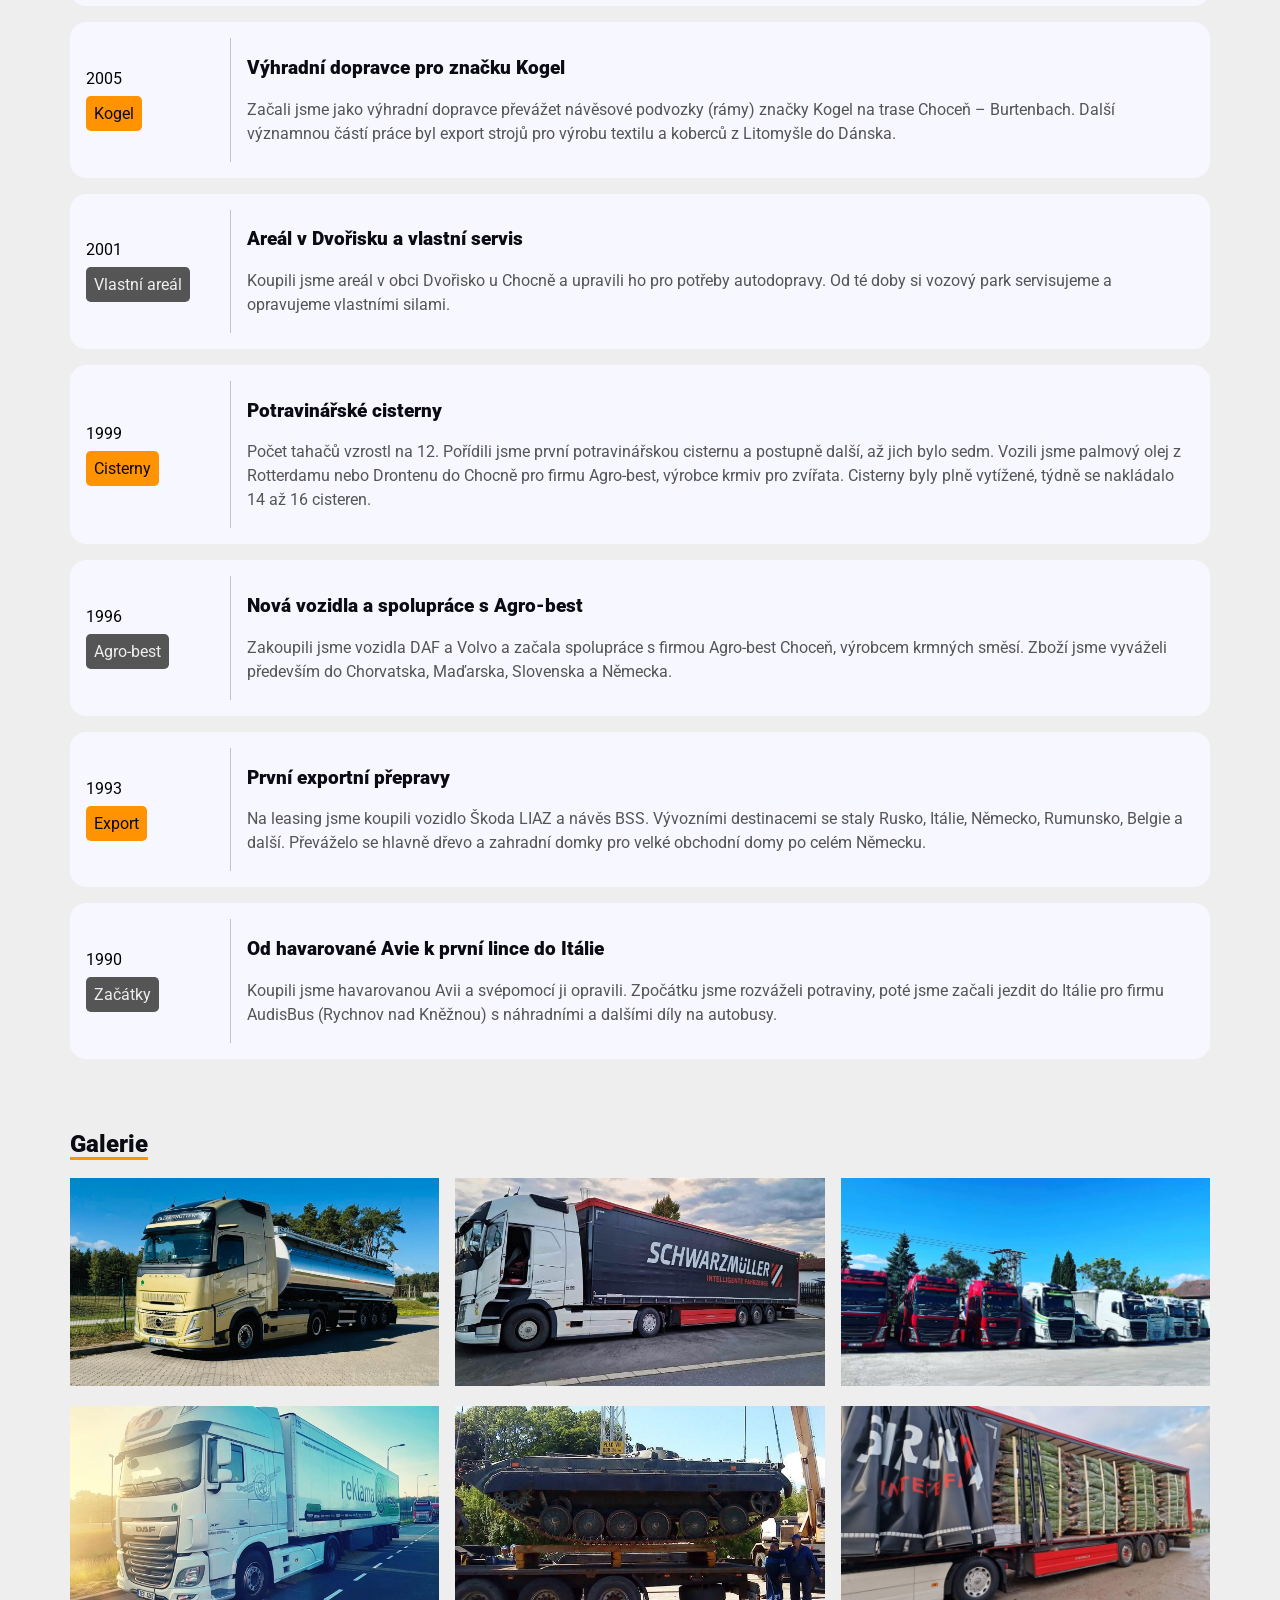
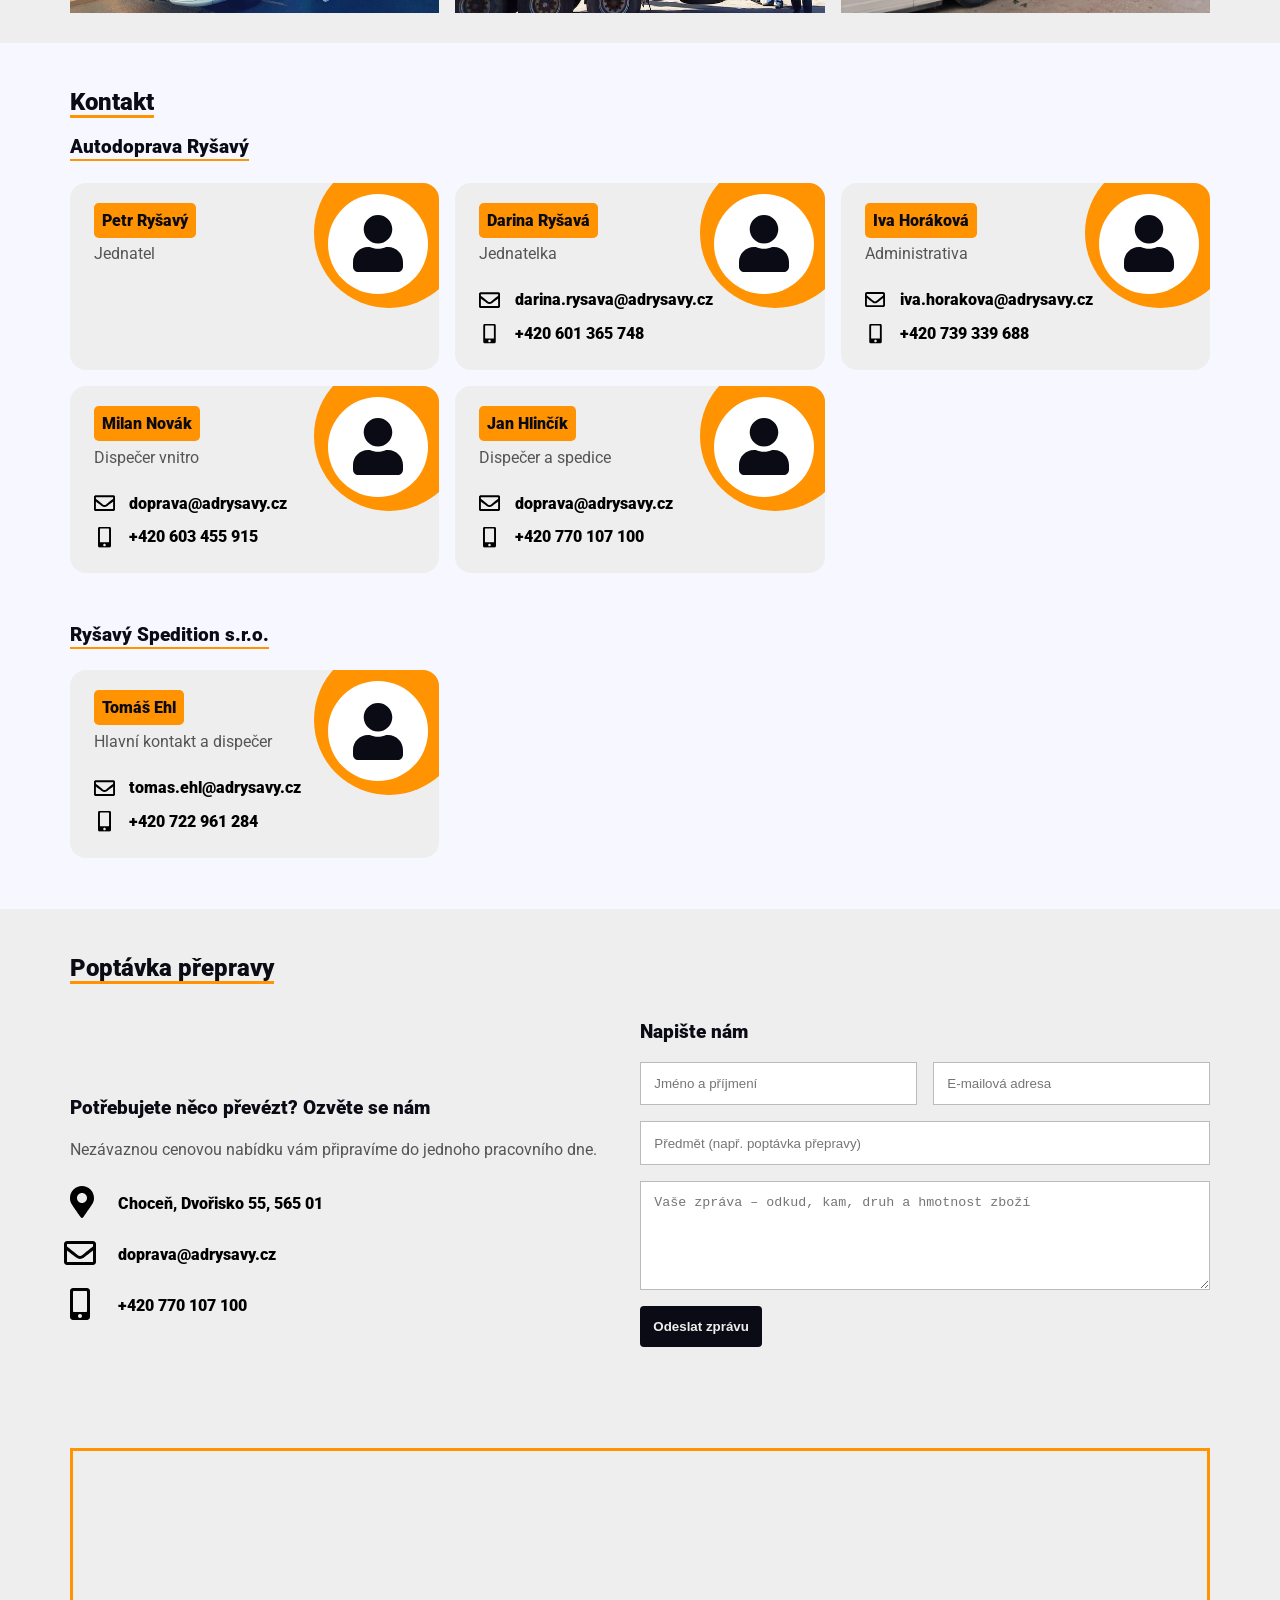
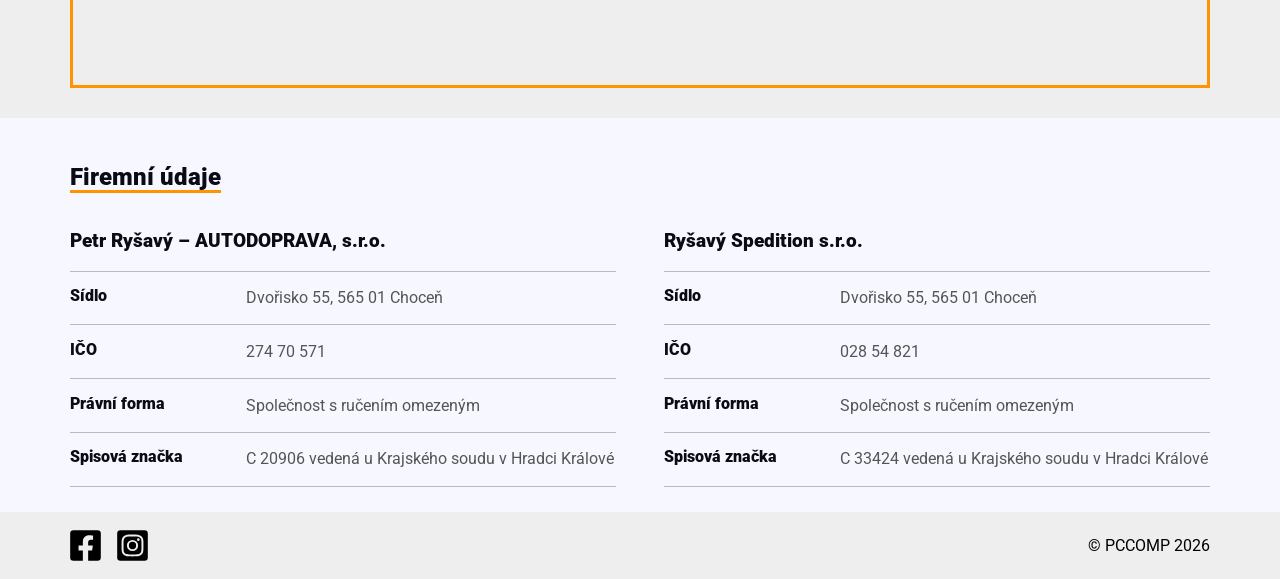
==== commit 34f31ccf: "Add English language support and improve contact form handling - Updated contact-form.js to support " ====
--- a/index.html
+++ b/index.html
@@ -7,18 +7,24 @@
     <title>Autodoprava Ryšavý – vnitrostátní a mezinárodní doprava, Choceň</title>
     <meta name="description" content="Rodinná autodoprava z Chocně od roku 1990. Vnitrostátní a mezinárodní přeprava, potravinářské cisterny, plachtové návěsy a spedice. Nabídka do jednoho pracovního dne.">
     <meta property="og:type" content="website">
+    <meta property="og:url" content="https://adrysavy.cz/">
     <meta property="og:locale" content="cs_CZ">
+    <meta property="og:locale:alternate" content="en_US">
     <meta property="og:title" content="Autodoprava Ryšavý – Choceň">
     <meta property="og:description" content="Rodinná autodoprava od roku 1990. Vnitrostátní a mezinárodní přeprava, cisterny, plachtové návěsy a spedice.">
-    <link rel="stylesheet" href="style.css">
-    <link rel="icon" href="podklady/favicon-autodoprava-black.svg" type="image/svg+xml">
-    <link rel="icon" href="podklady/favicon-autodoprava-black.ico" sizes="48x48">
-    <link rel="apple-touch-icon" href="podklady/autodoprava-black-apple-touch-icon.png">
-    <link rel="preload" href="fonts/roboto-v51-latin_latin-ext_symbols-regular.woff2" as="font" type="font/woff2" crossorigin>
-    <link rel="preload" href="fonts/roboto-v51-latin_latin-ext_symbols-900.woff2" as="font" type="font/woff2" crossorigin>
-    <link rel="stylesheet" href="photoswipe/photoswipe.css" media="print" onload="this.media='all'">
+    <link rel="canonical" href="https://adrysavy.cz/">
+    <link rel="alternate" hreflang="cs" href="https://adrysavy.cz/">
+    <link rel="alternate" hreflang="en" href="https://adrysavy.cz/en">
+    <link rel="alternate" hreflang="x-default" href="https://adrysavy.cz/">
+    <link rel="stylesheet" href="/style.css">
+    <link rel="icon" href="/podklady/favicon-autodoprava-black.svg" type="image/svg+xml">
+    <link rel="icon" href="/podklady/favicon-autodoprava-black.ico" sizes="48x48">
+    <link rel="apple-touch-icon" href="/podklady/autodoprava-black-apple-touch-icon.png">
+    <link rel="preload" href="/fonts/roboto-v51-latin_latin-ext_symbols-regular.woff2" as="font" type="font/woff2" crossorigin>
+    <link rel="preload" href="/fonts/roboto-v51-latin_latin-ext_symbols-900.woff2" as="font" type="font/woff2" crossorigin>
+    <link rel="stylesheet" href="/photoswipe/photoswipe.css" media="print" onload="this.media='all'">
     <noscript>
-        <link rel="stylesheet" href="photoswipe/photoswipe.css">
+        <link rel="stylesheet" href="/photoswipe/photoswipe.css">
     </noscript>
     <script src="menu.js" defer></script>
     <script src="service-links.js" defer></script>
@@ -28,6 +34,7 @@
             "@context": "https://schema.org",
             "@type": "LocalBusiness",
             "name": "Petr Ryšavý – AUTODOPRAVA, s.r.o.",
+            "url": "https://adrysavy.cz/",
             "identifier": "27470571",
             "foundingDate": "1990",
             "email": "doprava@adrysavy.cz",
@@ -41,22 +48,13 @@
             },
             "openingHoursSpecification": [{
                     "@type": "OpeningHoursSpecification",
-                    "dayOfWeek": [
-                        "Monday",
-                        "Tuesday",
-                        "Wednesday",
-                        "Thursday",
-                        "Friday"
-                    ],
+                    "dayOfWeek": ["Monday", "Tuesday", "Wednesday", "Thursday", "Friday"],
                     "opens": "08:00",
                     "closes": "18:00"
                 },
                 {
                     "@type": "OpeningHoursSpecification",
-                    "dayOfWeek": [
-                        "Saturday",
-                        "Sunday"
-                    ],
+                    "dayOfWeek": ["Saturday", "Sunday"],
                     "opens": "00:00",
                     "closes": "00:00"
                 }
@@ -99,6 +97,26 @@
                         <li class="nav-item"><a href="#gallery" class="text-normal">Galerie</a></li>
                         <li class="nav-item"><a href="#inquiry" class="text-normal">Poptávka</a></li>
                         <li class="nav-item"><a href="#contact" class="text-normal">Kontakt</a></li>
+                        <li class="nav-item">
+                            <a href="/en" hreflang="en" lang="en" class="text-normal lang-link">
+                                <span>English</span>
+                                <svg xmlns="http://www.w3.org/2000/svg" viewBox="0 0 60 30" width="27" height="18" preserveAspectRatio="xMidYMid slice" aria-hidden="true" focusable="false">
+                                    <clipPath id="s">
+                                        <path d="M0,0 v30 h60 v-30 z" />
+                                    </clipPath>
+                                    <clipPath id="t">
+                                        <path d="M30,15 h30 v15 z v15 h-30 z h-30 v-15 z v-15 h30 z" />
+                                    </clipPath>
+                                    <g clip-path="url(#s)">
+                                        <path d="M0,0 v30 h60 v-30 z" fill="#012169" />
+                                        <path d="M0,0 L60,30 M60,0 L0,30" stroke="#fff" stroke-width="6" />
+                                        <path d="M0,0 L60,30 M60,0 L0,30" clip-path="url(#t)" stroke="#C8102E" stroke-width="4" />
+                                        <path d="M30,0 v30 M0,15 h60" stroke="#fff" stroke-width="10" />
+                                        <path d="M30,0 v30 M0,15 h60" stroke="#C8102E" stroke-width="6" />
+                                    </g>
+                                </svg>
+                            </a>
+                        </li>
                     </ul>
                 </nav>
             </div>
--- a/style.css
+++ b/style.css
@@ -208,6 +208,37 @@
   .nav-toggle,
   .nav-overlay  { display: none; }
 
+  .lang-link {
+    position: relative;
+    display: inline-flex;
+    align-items: center;
+    gap: 0.4em;
+  }
+
+  .lang-link svg {
+    display: block;
+    width: 27px;
+    height: 18px;
+    flex: none;
+  }
+
+
+  .nav-item a.lang-link:hover  { text-decoration: none; }
+
+  .lang-link::after {
+    content: "";
+    position: absolute;
+    left: 0;
+    right: 0;
+    bottom: -8px;
+    height: 3px;
+    background: var(--main-color);
+    opacity: 0;
+  }
+
+  .lang-link:hover::after,
+.lang-link:focus-visible::after  { opacity: 1; }
+
   #squigly-line {
     height: 3em;
     background-image: url("podklady/border-dark.png");
@@ -311,31 +342,21 @@
   }
 
   .form-status {
-    margin: 1rem 0 0;
-    padding: 0.75rem 1rem;
-    border-radius: 6px;
-    border-left: 4px solid transparent;
-    font-weight: 700;
-  }
-
-  .form-status:empty  { display: none; }
-
-  .form-status.loading {
-    background: #f1f1f1;
-    border-color: #999;
-    color: #333;
-  }
-
-  .form-status.success {
-    background: #e6f4ea;
-    border-color: #2e7d32;
-    color: #1b5e20;
-  }
-
-  .form-status.error {
-    background: #fdecea;
-    border-color: #c62828;
-    color: #8e1b1b;
+    margin: 0.75rem 0 0;
+    min-height: 2.25rem;        /* bylo 3.5rem */
+    padding: 0.35rem 0.75rem;   /* přebije padding-box-sm */
+    font-size: 0.9rem;
+    line-height: 1.2;
+    display: flex;
+    align-items: center;
+    opacity: 0;
+    transition: opacity 0.3s ease;
+  }
+
+  .form-status.is-visible  { opacity: 1; }
+
+  @media (prefers-reduced-motion: reduce) {
+    .form-status  { transition: none; }
   }
 }
 
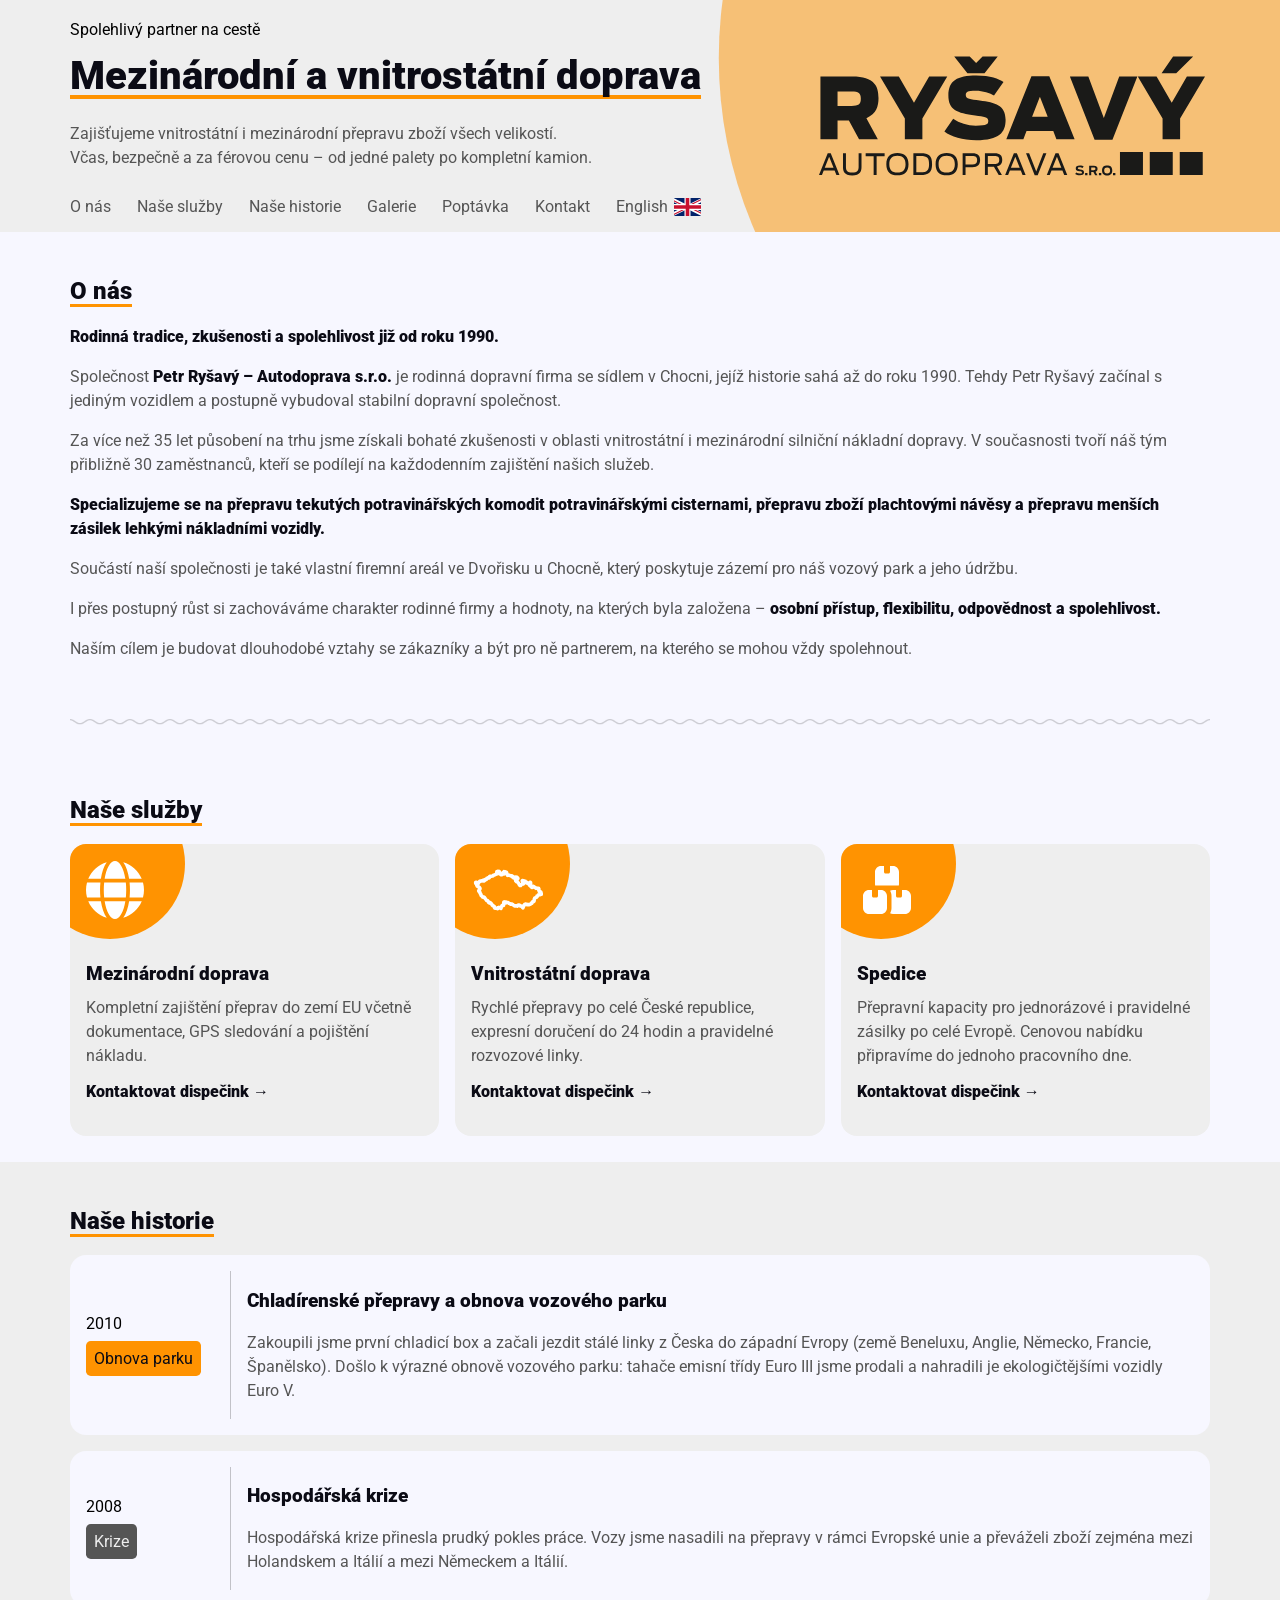
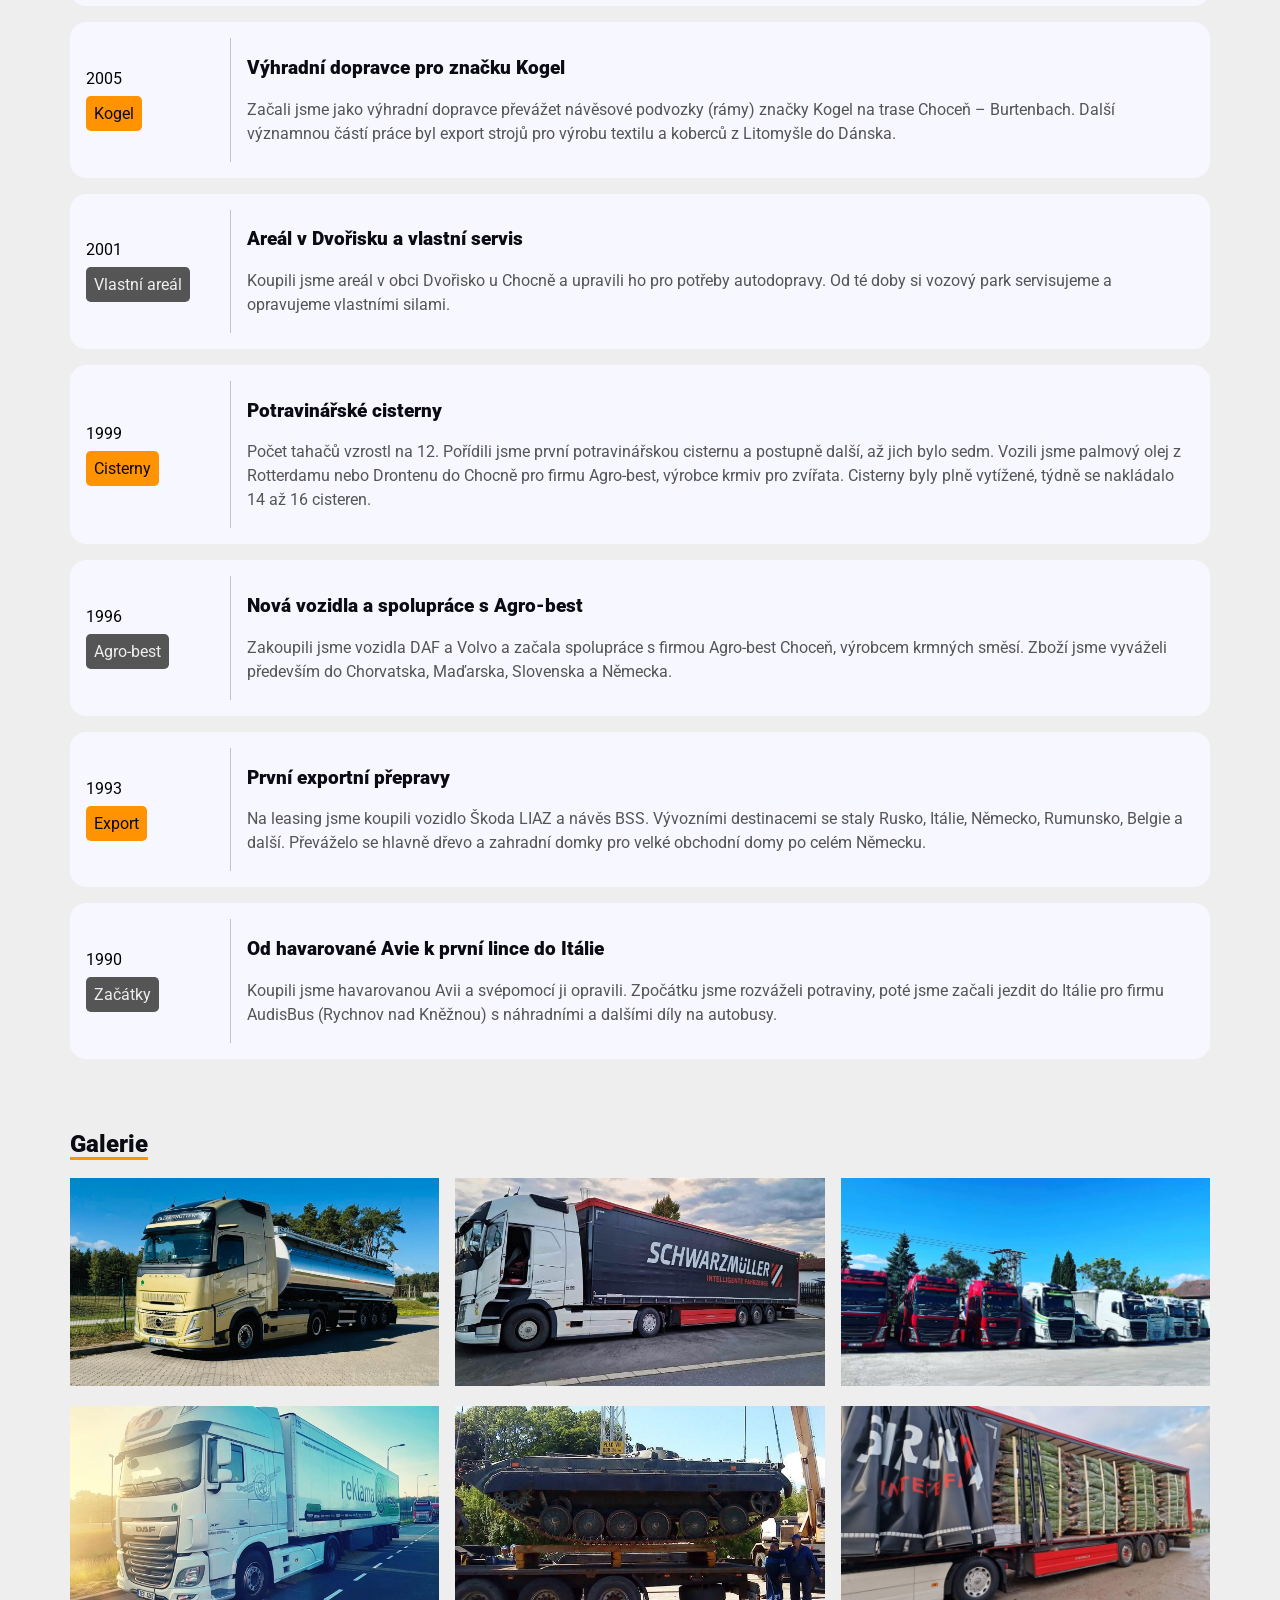
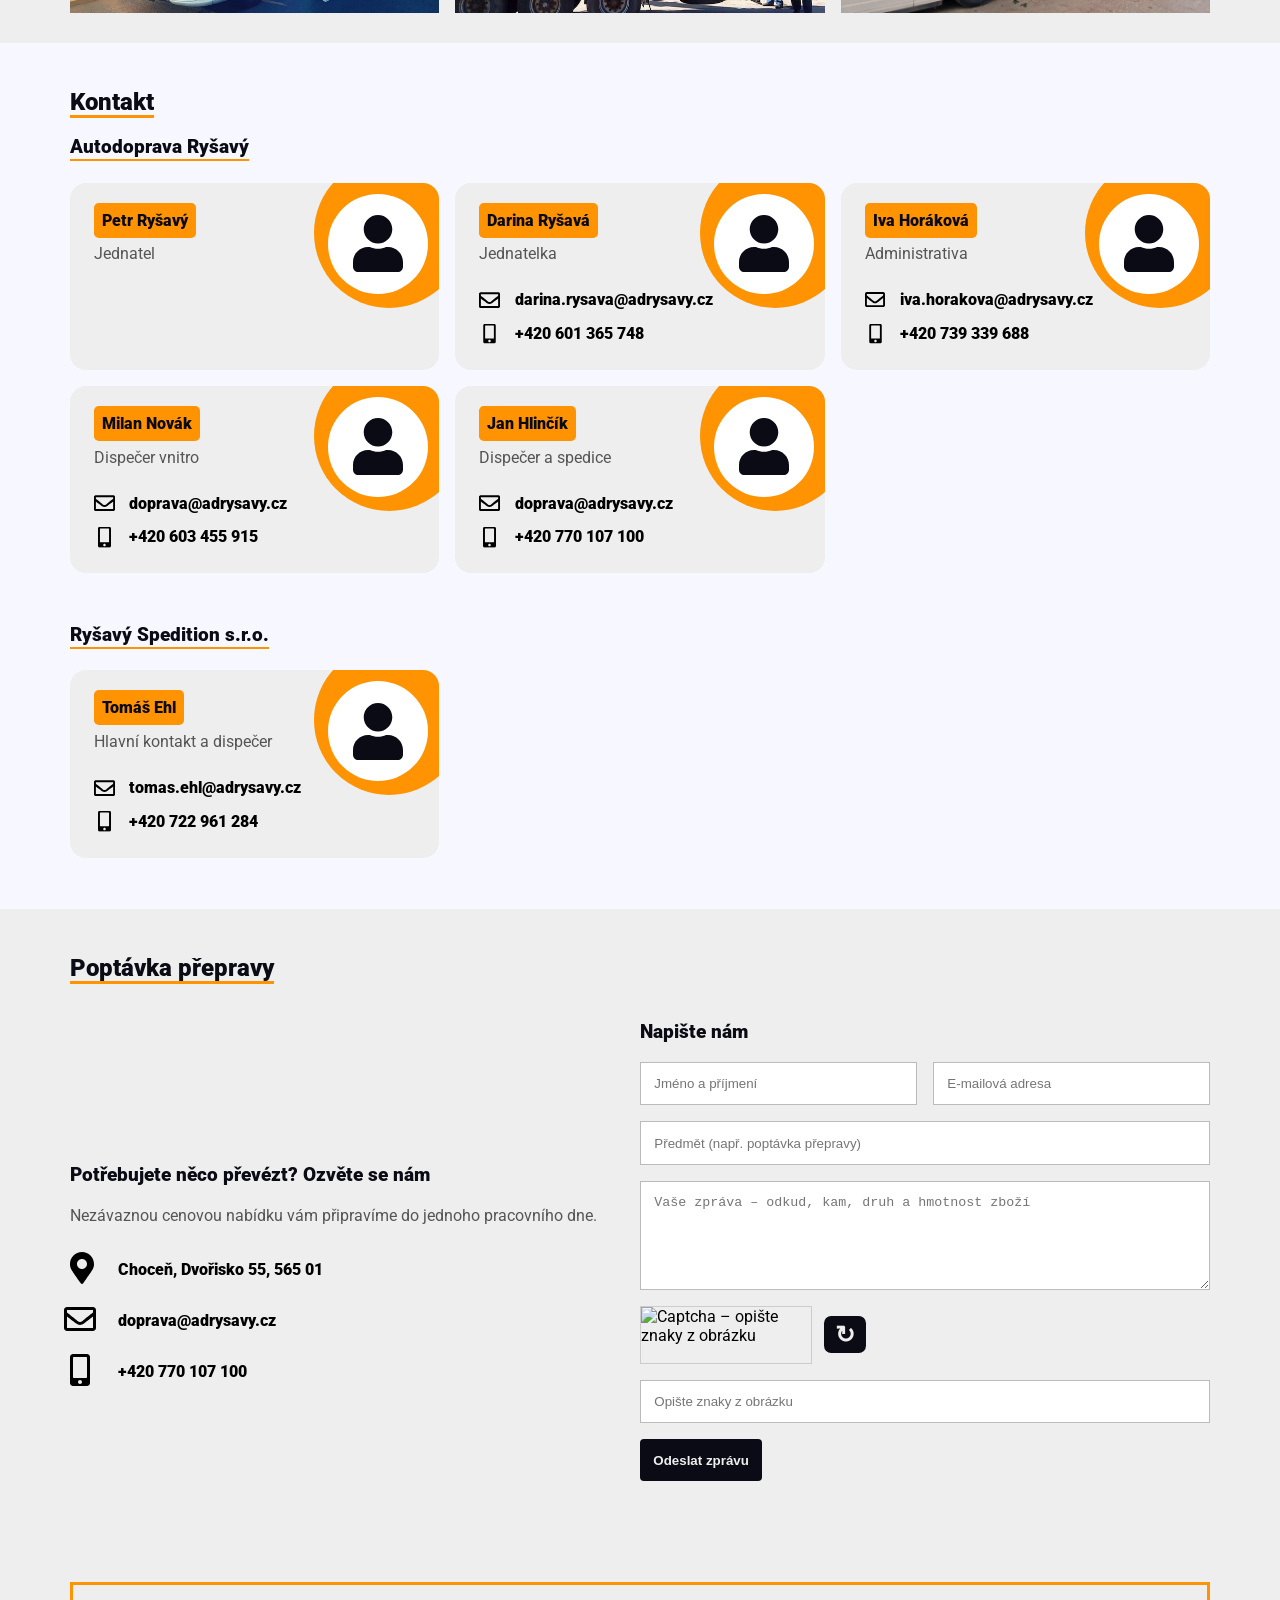
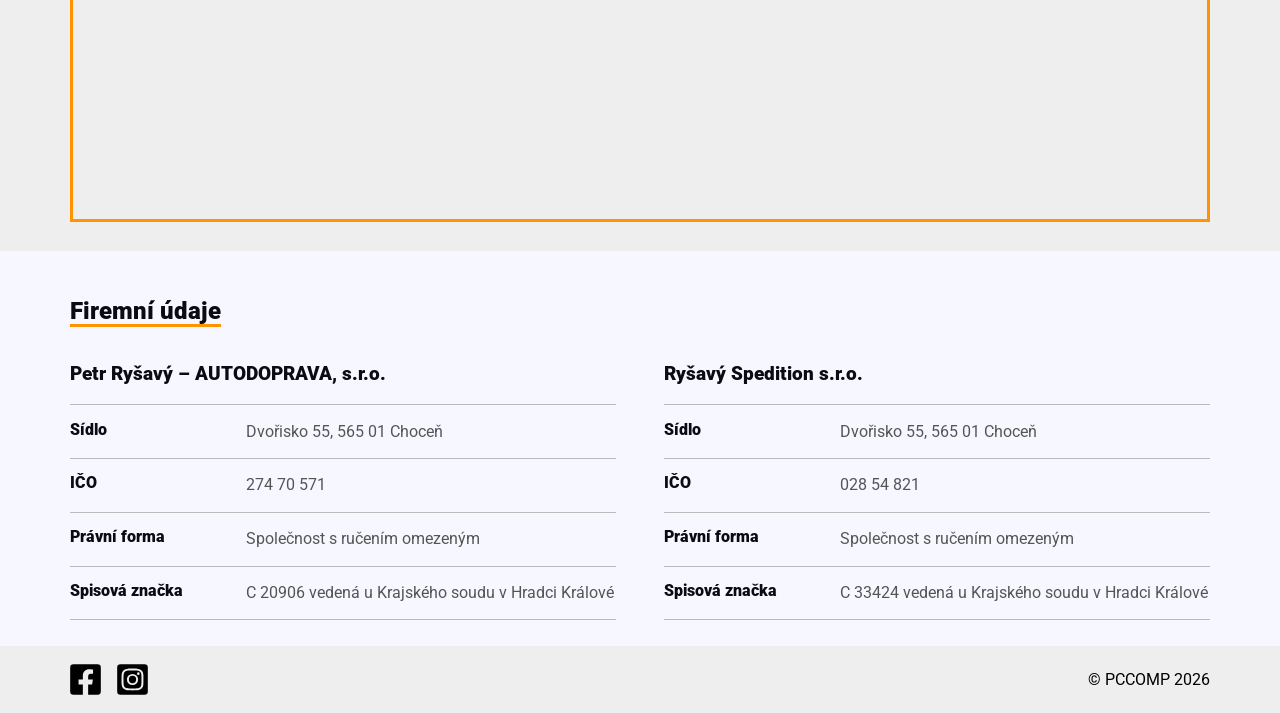
==== commit 48f4b8e8: "added captcha" ====
--- a/index.html
+++ b/index.html
@@ -225,7 +225,7 @@
                     <div class="flex item-history bg-primary border-style padding-box">
                         <div class="flex exp-left column dv-line">
                             <p class="no-margin">2010</p>
-                            <p class="padding-box-sm no-margin border-box bg-orange clr-black">Obnova parku</p>
+                            <p class="padding-box-sm no-margin border-box bg-main clr-black">Obnova parku</p>
                         </div>
                         <article>
                             <h3 class="heading">Chladírenské přepravy a obnova vozového parku</h3>
@@ -255,7 +255,7 @@
                     <div class="flex item-history bg-primary border-style padding-box">
                         <div class="flex exp-left column dv-line">
                             <p class="no-margin">2005</p>
-                            <p class="padding-box-sm no-margin border-box bg-orange clr-black">Kogel</p>
+                            <p class="padding-box-sm no-margin border-box bg-main clr-black">Kogel</p>
                         </div>
                         <article>
                             <h3 class="heading">Výhradní dopravce pro značku Kogel</h3>
@@ -284,7 +284,7 @@
                     <div class="flex item-history bg-primary border-style padding-box">
                         <div class="flex exp-left column dv-line">
                             <p class="no-margin">1999</p>
-                            <p class="padding-box-sm no-margin border-box bg-orange clr-black">Cisterny</p>
+                            <p class="padding-box-sm no-margin border-box bg-main clr-black">Cisterny</p>
                         </div>
                         <article>
                             <h3 class="heading">Potravinářské cisterny</h3>
@@ -315,7 +315,7 @@
                     <div class="flex item-history bg-primary border-style padding-box">
                         <div class="flex exp-left column dv-line">
                             <p class="no-margin">1993</p>
-                            <p class="padding-box-sm no-margin border-box bg-orange clr-black">Export</p>
+                            <p class="padding-box-sm no-margin border-box bg-main clr-black">Export</p>
                         </div>
                         <article>
                             <h3 class="heading">První exportní přepravy</h3>
@@ -388,7 +388,7 @@
                     <div class="grid">
 
                         <article class="team-card border-box border-style bg-secondary top-cornr-circ">
-                            <h4 class="heading padding-box-sm no-margin border-box bg-orange clr-black">Petr Ryšavý</h4>
+                            <h4 class="heading padding-box-sm no-margin border-box bg-main clr-black">Petr Ryšavý</h4>
                             <p class="text-normal no-margin">Jednatel</p>
                             <ul class="no-padding">
                                 <!-- <li class="custom-bullet email">
@@ -401,7 +401,7 @@
                         </article>
 
                         <article class="team-card border-box border-style bg-secondary top-cornr-circ">
-                            <h4 class="heading padding-box-sm no-margin border-box bg-orange clr-black">Darina Ryšavá</h4>
+                            <h4 class="heading padding-box-sm no-margin border-box bg-main clr-black">Darina Ryšavá</h4>
                             <p class="text-normal no-margin">Jednatelka</p>
                             <ul class="no-padding">
                                 <li class="custom-bullet email">
@@ -414,7 +414,7 @@
                         </article>
 
                         <article class="team-card border-box border-style bg-secondary top-cornr-circ dispatch">
-                            <h4 class="heading padding-box-sm no-margin border-box bg-orange clr-black">Iva Horáková</h4>
+                            <h4 class="heading padding-box-sm no-margin border-box bg-main clr-black">Iva Horáková</h4>
                             <p class="text-normal no-margin">Administrativa</p>
                             <ul class="no-padding">
                                 <li class="custom-bullet email">
@@ -427,7 +427,7 @@
                         </article>
 
                         <article class="team-card border-box border-style bg-secondary top-cornr-circ">
-                            <h4 class="heading padding-box-sm no-margin border-box bg-orange clr-black">Milan Novák</h4>
+                            <h4 class="heading padding-box-sm no-margin border-box bg-main clr-black">Milan Novák</h4>
                             <p class="text-normal no-margin">Dispečer vnitro</p>
                             <ul class="no-padding">
                                 <li class="custom-bullet email">
@@ -440,7 +440,7 @@
                         </article>
 
                         <article class="team-card border-box border-style bg-secondary top-cornr-circ dispatch">
-                            <h4 class="heading padding-box-sm no-margin border-box bg-orange clr-black">Jan Hlinčík</h4>
+                            <h4 class="heading padding-box-sm no-margin border-box bg-main clr-black">Jan Hlinčík</h4>
                             <p class="text-normal no-margin">Dispečer a spedice</p>
                             <ul class="no-padding">
                                 <li class="custom-bullet email">
@@ -457,7 +457,7 @@
                     <div class="grid">
 
                         <article class="team-card border-box border-style bg-secondary top-cornr-circ">
-                            <h4 class="heading padding-box-sm no-margin border-box bg-orange clr-black">Tomáš Ehl</h4>
+                            <h4 class="heading padding-box-sm no-margin border-box bg-main clr-black">Tomáš Ehl</h4>
                             <p class="text-normal no-margin">Hlavní kontakt a dispečer</p>
                             <ul class="no-padding">
                                 <li class="custom-bullet email">
@@ -517,6 +517,14 @@
                             <label class="sr-only" for="f-message">Vaše zpráva</label>
                             <textarea id="f-message" name="message" placeholder="Vaše zpráva – odkud, kam, druh a hmotnost zboží" class="box-3 padding-box" required maxlength="5000"></textarea>
 
+                            <!-- captcha -->
+                            <div class="captcha-row">
+                                <img id="captcha-img" src="captcha.php" width="170" height="56" alt="Captcha – opište znaky z obrázku">
+                                <button class="btn bold border-box bg-black clr-primary" type="button" id="captcha-refresh" aria-label="Načíst nový obrázek">↻</button>
+                            </div>
+                            <label class="sr-only" for="f-captcha">Opište znaky z obrázku</label>
+                            <input id="f-captcha" name="captcha" type="text" placeholder="Opište znaky z obrázku" class="box-2 padding-box" required maxlength="5" autocomplete="off" autocapitalize="characters" spellcheck="false">
+
                             <!-- honeypot -->
                             <div style="position:absolute;left:-9999px" aria-hidden="true">
                                 <label>Web <input type="text" name="website" tabindex="-1" autocomplete="off"></label>
--- a/style.css
+++ b/style.css
@@ -222,7 +222,6 @@
     flex: none;
   }
 
-
   .nav-item a.lang-link:hover  { text-decoration: none; }
 
   .lang-link::after {
@@ -358,6 +357,25 @@
   @media (prefers-reduced-motion: reduce) {
     .form-status  { transition: none; }
   }
+
+  .captcha-row {
+    display: flex;
+    align-items: center;
+    gap: 0.75rem;
+  }
+
+  .captcha-row img {
+    border: 1px solid #ccc;
+    max-width: 100%;
+    height: auto;
+  }
+
+  #captcha-refresh {
+    font-size: 1.5rem;
+    line-height: 1;
+    padding: 0.4rem 0.7rem;
+    cursor: pointer;
+  }
 }
 
 @layer team-contact {
@@ -513,11 +531,12 @@
   .border-style  { border-radius: var(--radius-lg); }
 
   .clr-black    { color: var(--text-dark); }
-  .clr-orange   { color: var(--main-color); }
+  .clr-main     { color: var(--main-color); }
   .clr-primary  { color: var(--text-light); }
 
-  .bg-orange     { background: var(--main-color); }
+  .bg-main       { background: var(--main-color); }
   .bg-black      { background: var(--text-dark); }
+  .bg-red        { background-color: red; }
   .bg-gray       { background: var(--text-muted); }
   .bg-primary    { background: var(--bg-primary); }
   .bg-secondary  { background: var(--bg-secondary); }
@@ -661,6 +680,15 @@
     font-size: 15px;
   }
 
+  .main-nav a.lang-link {
+    display: flex;
+    align-items: center;
+    justify-content: center;
+    gap: 0.5em;
+  }
+
+  .main-nav a.lang-link::after  { display: none; }
+
   .nav-open  { overflow: hidden; }
 
   .nav-open .main-nav {
